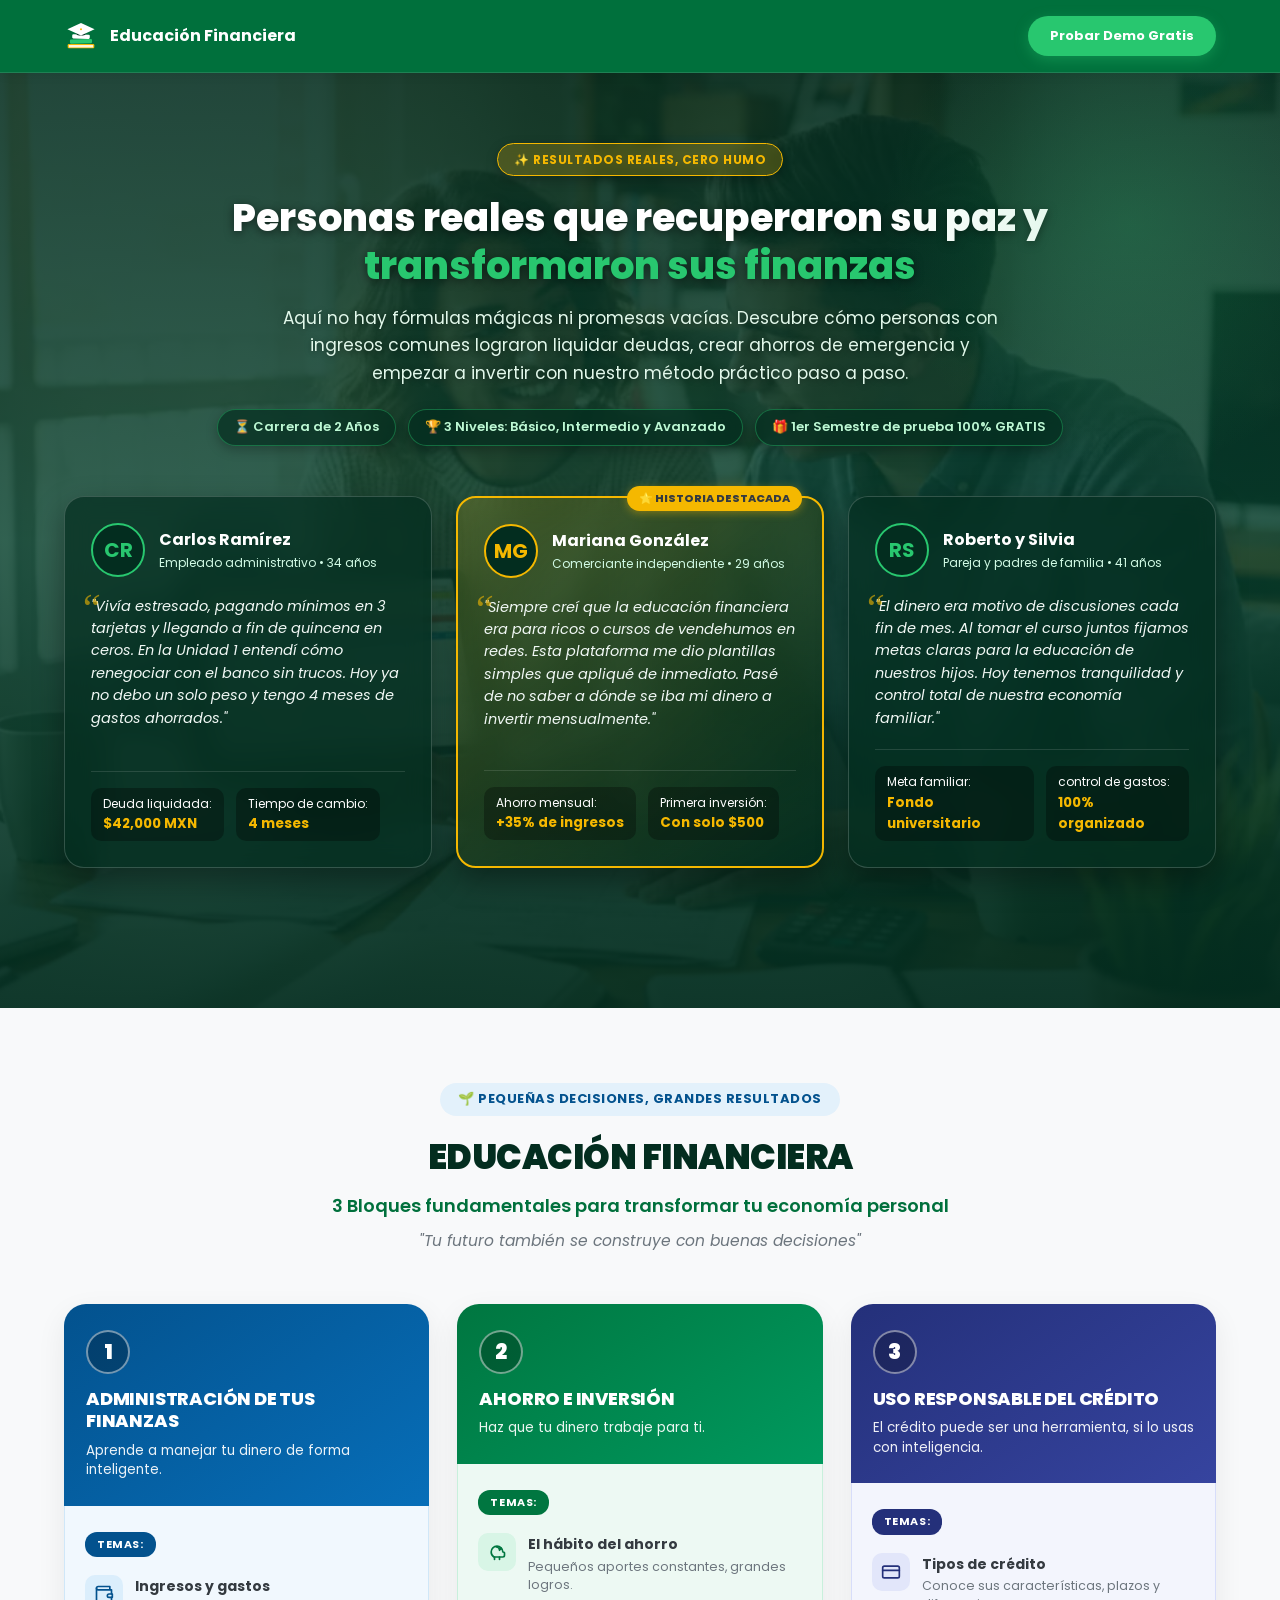
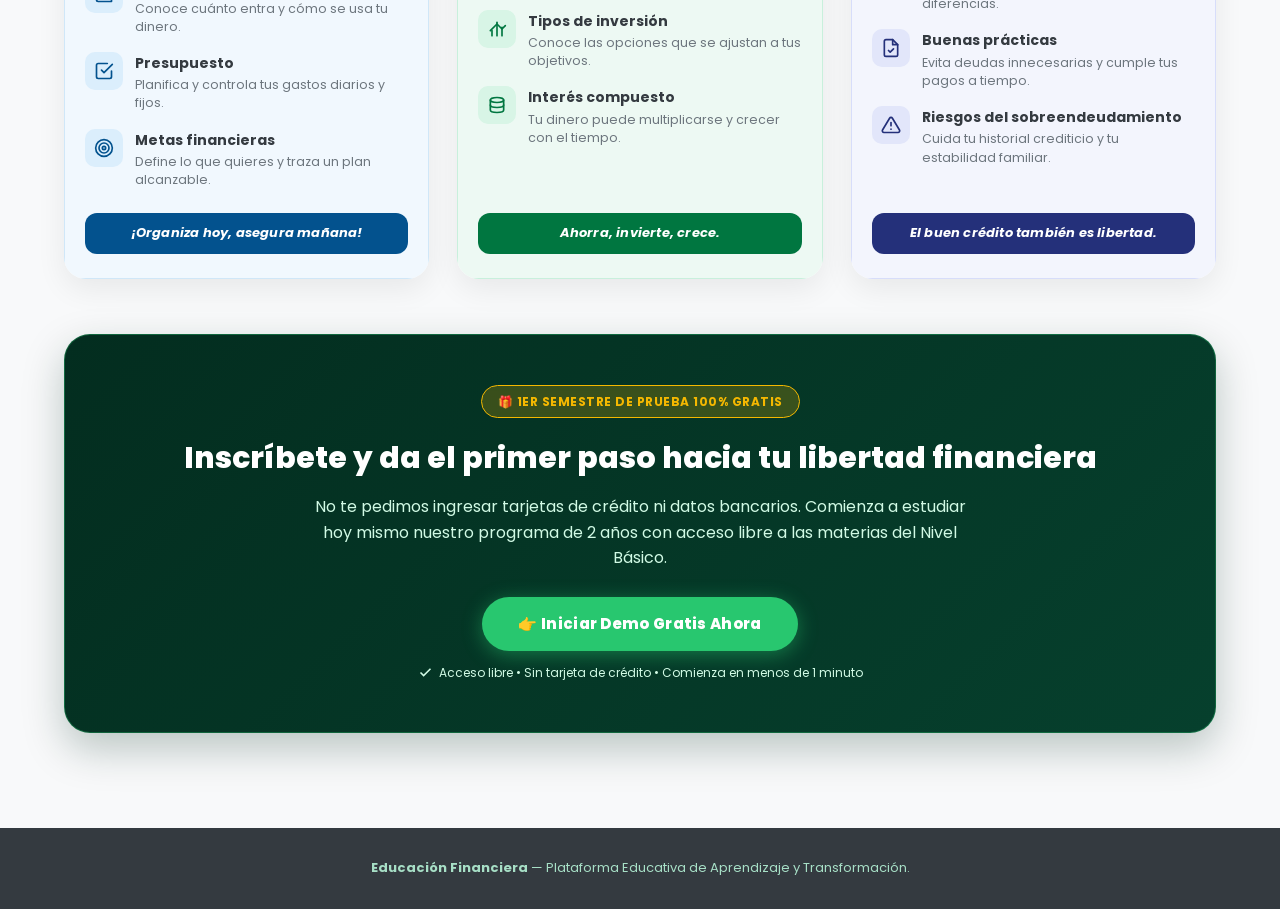
==== index.html @ 57ef6279 "Bloquear semestres pagados, crear asistente NEXO y actualizar navegación" ====
<!DOCTYPE html>
<html lang="es">
<head>
  <meta charset="UTF-8">
  <meta name="viewport" content="width=device-width, initial-scale=1.0">
  <title>Educación Financiera | Resultados Reales, Cero Humo</title>

  <!-- Google Fonts: Poppins -->
  <link rel="preconnect" href="https://fonts.googleapis.com">
  <link rel="preconnect" href="https://fonts.gstatic.com" crossorigin>
  <link href="https://fonts.googleapis.com/css2?family=Poppins:wght@400;500;600;700;800;900&display=swap" rel="stylesheet">

  <style>
    /* ============================================================
       PALETA OFICIAL DE COLORES
       ============================================================ */
    :root {
      --verde-principal: #00703C;     /* Confianza, crecimiento */
      --verde-bosque: #06402d;        /* Verde oscuro institucional */
      --verde-profundo: #032d1f;      /* Fondo hero y contrastes */
      --verde-claro: #28C76F;          /* Botones, resaltados, éxitos */
      --verde-claro-hover: #22ad60;
      --amarillo-dorado: #F5B800;      /* Acentos, notificaciones */
      --amarillo-dorado-hover: #dba400;
      --amarillo-suave: #fff8e6;
      --gris-oscuro: #343A40;         /* Textos principales, cabecera */
      --gris-medio: #6C757D;          /* Textos secundarios */
      --gris-claro: #F8F9FA;          /* Fondos limpios */
      --blanco: #FFFFFF;              /* tarjetas y secciones */
      --borde-suave: #E9ECEF;         /* Separadores y bordes limpios */
    }

    * {
      box-sizing: border-box;
      margin: 0;
      padding: 0;
    }

    html {
      scroll-behavior: smooth;
    }

    body {
      font-family: 'Poppins', -apple-system, BlinkMacSystemFont, "Segoe UI", Roboto, sans-serif;
      background: var(--gris-claro);
      color: var(--gris-oscuro);
      line-height: 1.6;
      min-height: 100vh;
      display: flex;
      flex-direction: column;
    }

    a {
      text-decoration: none;
      color: inherit;
    }

    button {
      font-family: inherit;
      cursor: pointer;
      border: none;
    }

    .container {
      max-width: 1200px;
      margin: 0 auto;
      padding: 0 24px;
      width: 100%;
    }

    /* ============================================================
       HEADER / NAVBAR
       ============================================================ */
    .site-header {
      background: var(--verde-principal);
      color: #ffffff;
      border-bottom: 1px solid rgba(255, 255, 255, 0.12);
      position: sticky;
      top: 0;
      z-index: 100;
      box-shadow: 0 2px 10px rgba(0, 0, 0, 0.08);
    }

    .nav-wrap {
      display: flex;
      align-items: center;
      justify-content: space-between;
      height: 72px;
    }

    .brand-logo {
      display: flex;
      align-items: center;
      gap: 12px;
      font-weight: 700;
      font-size: 16px;
      color: #ffffff;
    }

    .nav-links {
      display: flex;
      align-items: center;
      gap: 22px;
      list-style: none;
    }

    @media (max-width: 860px) {
      .nav-links {
        display: none;
      }
    }

    .nav-links a {
      color: #ffffff;
      font-size: 13.5px;
      font-weight: 500;
      transition: color 0.2s;
    }

    .nav-links a:hover,
    .nav-links a.active {
      color: var(--amarillo-dorado);
    }

    .nav-actions {
      display: flex;
      align-items: center;
      gap: 14px;
    }

    .btn-login-outline {
      padding: 8px 18px;
      border: 1px solid rgba(255, 255, 255, 0.35);
      background: transparent;
      color: #fff;
      border-radius: 30px;
      font-weight: 600;
      font-size: 13px;
      transition: all 0.2s;
    }

    .btn-login-outline:hover {
      background: rgba(255, 255, 255, 0.15);
      border-color: #fff;
    }

    .btn-demo-cta {
      background: var(--verde-claro);
      color: #ffffff;
      padding: 10px 22px;
      border-radius: 30px;
      font-weight: 700;
      font-size: 13px;
      box-shadow: 0 4px 14px rgba(40, 199, 111, 0.35);
      transition: all 0.2s;
      display: flex;
      align-items: center;
      gap: 6px;
    }

    .btn-demo-cta:hover {
      background: var(--verde-claro-hover);
      transform: translateY(-1px);
      box-shadow: 0 6px 18px rgba(40, 199, 111, 0.5);
    }

    /* ============================================================
       1. HERO SUPERIOR: HISTORIAS DE ÉXITO REALES (CERO FASTIDIO)
       ============================================================ */
    .success-hero-section {
      background: linear-gradient(180deg, rgba(3, 45, 31, 0.88) 0%, rgba(6, 64, 45, 0.82) 50%, rgba(3, 45, 31, 0.94) 100%),
                  url('img/fondo-experiencias.png') center center / cover no-repeat;
      color: #fff;
      padding: 70px 0 90px;
      position: relative;
      overflow: hidden;
    }

    .success-hero-section::before {
      content: "";
      position: absolute;
      width: 500px;
      height: 500px;
      border-radius: 50%;
      background: radial-gradient(circle, rgba(40, 199, 111, 0.18) 0%, transparent 70%);
      top: -100px;
      right: -100px;
      pointer-events: none;
    }

    .section-eyebrow {
      display: inline-flex;
      align-items: center;
      gap: 8px;
      background: rgba(245, 184, 0, 0.22);
      border: 1px solid var(--amarillo-dorado);
      color: var(--amarillo-dorado);
      padding: 6px 16px;
      border-radius: 30px;
      font-size: 12px;
      font-weight: 700;
      text-transform: uppercase;
      letter-spacing: 0.5px;
      margin-bottom: 18px;
      backdrop-filter: blur(6px);
      box-shadow: 0 4px 12px rgba(0, 0, 0, 0.25);
    }

    .success-header {
      text-align: center;
      max-width: 860px;
      margin: 0 auto 50px;
    }

    .success-header h1 {
      font-size: 38px;
      font-weight: 800;
      line-height: 1.25;
      margin-bottom: 16px;
      color: #ffffff;
      text-shadow: 0 2px 10px rgba(0, 0, 0, 0.5);
    }

    .success-header h1 span.highlight {
      color: var(--verde-claro);
      position: relative;
    }

    .success-header p {
      font-size: 17px;
      color: #e2f8eb;
      max-width: 740px;
      margin: 0 auto 22px;
      line-height: 1.6;
      text-shadow: 0 1px 6px rgba(0, 0, 0, 0.4);
    }

    .success-header-badges {
      display: flex;
      flex-wrap: wrap;
      justify-content: center;
      gap: 12px;
    }

    .success-mini-tag {
      display: inline-flex;
      align-items: center;
      gap: 6px;
      background: rgba(3, 45, 31, 0.7);
      border: 1px solid rgba(40, 199, 111, 0.4);
      color: #bdf8d4;
      font-size: 13px;
      font-weight: 600;
      padding: 7px 16px;
      border-radius: 20px;
      backdrop-filter: blur(8px);
      box-shadow: 0 4px 12px rgba(0, 0, 0, 0.25);
    }

    /* GRID DE HISTORIAS DE ÉXITO */
    .stories-grid {
      display: grid;
      grid-template-columns: repeat(auto-fit, minmax(320px, 1fr));
      gap: 24px;
      margin-bottom: 50px;
    }

    .story-card {
      background: rgba(3, 45, 31, 0.72);
      border: 1px solid rgba(255, 255, 255, 0.18);
      backdrop-filter: blur(12px);
      -webkit-backdrop-filter: blur(12px);
      border-radius: 20px;
      padding: 26px;
      display: flex;
      flex-direction: column;
      justify-content: space-between;
      position: relative;
      box-shadow: 0 12px 30px rgba(0, 0, 0, 0.35);
      transition: transform 0.25s ease, border-color 0.25s ease, background 0.25s ease;
    }

    .story-card:hover {
      transform: translateY(-5px);
      border-color: var(--verde-claro);
      background: rgba(3, 45, 31, 0.86);
      box-shadow: 0 16px 36px rgba(0, 0, 0, 0.45);
    }

    .story-card.featured {
      border: 2px solid var(--amarillo-dorado);
      background: linear-gradient(145deg, rgba(245, 184, 0, 0.18) 0%, rgba(3, 45, 31, 0.88) 100%);
    }

    .story-badge {
      position: absolute;
      top: -12px;
      right: 20px;
      background: var(--amarillo-dorado);
      color: var(--gris-oscuro);
      font-size: 11px;
      font-weight: 800;
      padding: 4px 12px;
      border-radius: 20px;
      text-transform: uppercase;
      box-shadow: 0 2px 8px rgba(245, 184, 0, 0.4);
    }

    .story-person {
      display: flex;
      align-items: center;
      gap: 14px;
      margin-bottom: 18px;
    }

    .avatar-circle {
      width: 54px;
      height: 54px;
      border-radius: 50%;
      background: var(--verde-profundo);
      border: 2px solid var(--verde-claro);
      display: flex;
      align-items: center;
      justify-content: center;
      font-size: 20px;
      font-weight: 700;
      color: var(--verde-claro);
      flex-shrink: 0;
    }

    .story-name h4 {
      font-size: 16px;
      font-weight: 700;
      color: #ffffff;
    }

    .story-name p {
      font-size: 12px;
      color: #d1fae5;
    }

    .story-quote {
      font-size: 14.5px;
      color: #f1f8f5;
      font-style: italic;
      line-height: 1.55;
      margin-bottom: 20px;
      position: relative;
    }

    .story-quote::before {
      content: "“";
      font-size: 40px;
      color: var(--amarillo-dorado);
      opacity: 0.6;
      position: absolute;
      left: -12px;
      top: -18px;
      font-family: Georgia, serif;
    }

    .story-metrics {
      display: flex;
      gap: 12px;
      padding-top: 16px;
      border-top: 1px solid rgba(255, 255, 255, 0.12);
      font-size: 12px;
    }

    .metric-pill {
      background: rgba(0, 0, 0, 0.3);
      padding: 6px 12px;
      border-radius: 10px;
      display: flex;
      flex-direction: column;
    }

    .metric-pill strong {
      color: var(--amarillo-dorado);
      font-size: 13.5px;
    }

    /* LLAMADO A LA ACCIÓN DEL HERO */
    .hero-direct-cta {
      background: rgba(40, 199, 111, 0.08);
      border: 1px solid rgba(40, 199, 111, 0.35);
      border-radius: 20px;
      padding: 34px;
      text-align: center;
      max-width: 780px;
      margin: 0 auto;
    }

    .hero-direct-cta h3 {
      font-size: 22px;
      color: #ffffff;
      margin-bottom: 8px;
      font-weight: 700;
    }

    .hero-direct-cta p {
      color: #d1fae5;
      font-size: 14.5px;
      margin-bottom: 22px;
    }

    .btn-main-pulse {
      background: var(--verde-claro);
      color: #ffffff;
      padding: 15px 36px;
      font-size: 15px;
      font-weight: 800;
      border-radius: 40px;
      letter-spacing: 0.3px;
      box-shadow: 0 4px 20px rgba(40, 199, 111, 0.45);
      transition: all 0.25s ease;
      display: inline-flex;
      align-items: center;
      gap: 10px;
    }

    .btn-main-pulse:hover {
      background: var(--verde-claro-hover);
      transform: translateY(-2px);
      box-shadow: 0 8px 25px rgba(40, 199, 111, 0.6);
    }

    .no-register-note {
      font-size: 12px;
      color: #d1fae5;
      display: flex;
      align-items: center;
      gap: 6px;
      justify-content: center;
      margin-top: 12px;
    }

    /* ============================================================
       2. SECCIÓN: LOS 3 PILARES DE LA EDUCACIÓN FINANCIERA (INFOGRAFÍA)
       ============================================================ */
    .pillars-overview-section {
      padding: 75px 0 95px;
      background: var(--gris-claro);
    }

    .pillars-overview-header {
      text-align: center;
      max-width: 860px;
      margin: 0 auto 50px;
    }

    .pillars-tagline {
      display: inline-block;
      font-size: 13px;
      font-weight: 700;
      color: #03528e;
      background: #e3f1fb;
      padding: 6px 18px;
      border-radius: 30px;
      margin-bottom: 14px;
      text-transform: uppercase;
      letter-spacing: 0.5px;
    }

    .pillars-overview-header h2 {
      font-size: 34px;
      font-weight: 900;
      color: #032d1f;
      margin-bottom: 8px;
      letter-spacing: -0.5px;
    }

    .pillars-overview-header p.pillars-sub {
      font-size: 18px;
      font-weight: 600;
      color: var(--verde-principal);
      margin-bottom: 8px;
    }

    .pillars-overview-header p.pillars-slogan {
      font-size: 15.5px;
      color: var(--gris-medio);
      font-style: italic;
    }

    .pillars-grid {
      display: grid;
      grid-template-columns: repeat(3, 1fr);
      gap: 28px;
      margin-bottom: 55px;
      align-items: stretch;
    }

    @media (max-width: 960px) {
      .pillars-grid {
        grid-template-columns: 1fr;
      }
    }

    .pillar-card {
      border-radius: 22px;
      overflow: hidden;
      display: flex;
      flex-direction: column;
      box-shadow: 0 10px 30px rgba(0, 0, 0, 0.07);
      transition: transform 0.25s ease, box-shadow 0.25s ease;
      background: #ffffff;
    }

    .pillar-card:hover {
      transform: translateY(-6px);
      box-shadow: 0 16px 40px rgba(0, 0, 0, 0.13);
    }

    /* HEADER DE CADA TARJETA */
    .pillar-header {
      padding: 26px 22px;
      color: #ffffff;
      display: flex;
      flex-direction: column;
      position: relative;
    }

    .pillar-card.pillar-blue .pillar-header {
      background: linear-gradient(145deg, #03528e 0%, #076eb8 100%);
    }

    .pillar-card.pillar-green .pillar-header {
      background: linear-gradient(145deg, #007640 0%, #00995e 100%);
    }

    .pillar-card.pillar-indigo .pillar-header {
      background: linear-gradient(145deg, #24307a 0%, #36449f 100%);
    }

    .pillar-number {
      width: 44px;
      height: 44px;
      border-radius: 50%;
      background: rgba(0, 0, 0, 0.25);
      border: 2px solid rgba(255, 255, 255, 0.45);
      display: flex;
      align-items: center;
      justify-content: center;
      font-size: 21px;
      font-weight: 900;
      color: #ffffff;
      margin-bottom: 14px;
    }

    .pillar-header h3 {
      font-size: 18px;
      font-weight: 800;
      line-height: 1.25;
      margin-bottom: 8px;
      text-transform: uppercase;
      letter-spacing: -0.2px;
    }

    .pillar-header p {
      font-size: 13.5px;
      color: rgba(255, 255, 255, 0.92);
      line-height: 1.45;
    }

    /* CUERPO DE CADA TARJETA */
    .pillar-body {
      padding: 24px 20px;
      flex-grow: 1;
      display: flex;
      flex-direction: column;
      justify-content: space-between;
    }

    .pillar-card.pillar-blue .pillar-body {
      background: #f1f8fe;
      border: 1px solid #d0e7f8;
      border-top: none;
    }

    .pillar-card.pillar-green .pillar-body {
      background: #edf9f3;
      border: 1px solid #c8f0dc;
      border-top: none;
    }

    .pillar-card.pillar-indigo .pillar-body {
      background: #f3f5fd;
      border: 1px solid #d7ddfa;
      border-top: none;
    }

    .pillar-temas-pill {
      display: inline-block;
      font-size: 11px;
      font-weight: 700;
      text-transform: uppercase;
      letter-spacing: 0.6px;
      padding: 4px 12px;
      border-radius: 12px;
      color: #ffffff;
      margin-bottom: 18px;
    }

    .pillar-card.pillar-blue .pillar-temas-pill {
      background: #03528e;
    }

    .pillar-card.pillar-green .pillar-temas-pill {
      background: #007640;
    }

    .pillar-card.pillar-indigo .pillar-temas-pill {
      background: #24307a;
    }

    .pillar-topic-list {
      display: flex;
      flex-direction: column;
      gap: 16px;
      margin-bottom: 24px;
    }

    .pillar-topic-item {
      display: flex;
      align-items: flex-start;
      gap: 12px;
    }

    .topic-icon-wrap {
      width: 38px;
      height: 38px;
      border-radius: 10px;
      display: flex;
      align-items: center;
      justify-content: center;
      flex-shrink: 0;
    }

    .pillar-card.pillar-blue .topic-icon-wrap {
      background: #dbeefc;
      color: #03528e;
    }

    .pillar-card.pillar-green .topic-icon-wrap {
      background: #d8f5e6;
      color: #007640;
    }

    .pillar-card.pillar-indigo .topic-icon-wrap {
      background: #e2e6fa;
      color: #24307a;
    }

    .topic-texts h4 {
      font-size: 14px;
      font-weight: 700;
      color: var(--gris-oscuro);
      margin-bottom: 2px;
    }

    .topic-texts p {
      font-size: 12.5px;
      color: var(--gris-medio);
      line-height: 1.45;
    }

    .pillar-bottom-banner {
      color: #ffffff;
      padding: 10px 14px;
      border-radius: 12px;
      text-align: center;
      font-weight: 700;
      font-size: 13px;
      font-style: italic;
      letter-spacing: 0.2px;
    }

    .pillar-card.pillar-blue .pillar-bottom-banner {
      background: #03528e;
    }

    .pillar-card.pillar-green .pillar-bottom-banner {
      background: #007640;
    }

    .pillar-card.pillar-indigo .pillar-bottom-banner {
      background: #24307a;
    }

    /* SECCIÓN DE INSCRIPCIÓN / BOTÓN FINAL PARA INICIAR DEMO GRATIS */
    .enroll-cta-wrapper {
      background: linear-gradient(135deg, #032d1f 0%, #06402d 100%);
      border-radius: 26px;
      padding: 50px 30px;
      text-align: center;
      color: #ffffff;
      box-shadow: 0 16px 40px rgba(3, 45, 31, 0.25);
      border: 1px solid rgba(40, 199, 111, 0.35);
      position: relative;
      overflow: hidden;
    }

    .enroll-badge {
      display: inline-flex;
      align-items: center;
      gap: 6px;
      background: rgba(245, 184, 0, 0.22);
      border: 1px solid var(--amarillo-dorado);
      color: var(--amarillo-dorado);
      font-size: 12px;
      font-weight: 700;
      padding: 6px 16px;
      border-radius: 30px;
      margin-bottom: 16px;
      text-transform: uppercase;
      letter-spacing: 0.5px;
      backdrop-filter: blur(6px);
    }

    .enroll-cta-wrapper h2 {
      font-size: 30px;
      font-weight: 800;
      margin-bottom: 12px;
      color: #ffffff;
    }

    .enroll-cta-wrapper p {
      font-size: 16px;
      color: #d1fae5;
      max-width: 680px;
      margin: 0 auto 26px;
      line-height: 1.6;
    }

    /* FOOTER */
    .site-footer {
      background: var(--gris-oscuro);
      color: #a7dfc6;
      padding: 30px 0;
      text-align: center;
      font-size: 13px;
      margin-top: auto;
    }

    /* MODAL DE INICIO DE SESIÓN */
    .modal-backdrop {
      position: fixed;
      top: 0;
      left: 0;
      width: 100vw;
      height: 100vh;
      background: rgba(52, 58, 64, 0.75);
      backdrop-filter: blur(4px);
      z-index: 2000;
      display: none;
      align-items: center;
      justify-content: center;
      padding: 20px;
    }

    .modal-backdrop.open {
      display: flex;
    }

    .modal-panel {
      background: var(--blanco);
      max-width: 440px;
      width: 100%;
      border-radius: 24px;
      padding: 32px;
      position: relative;
      box-shadow: 0 20px 50px rgba(0, 0, 0, 0.25);
    }

    .modal-close {
      position: absolute;
      top: 18px;
      right: 18px;
      background: var(--gris-claro);
      width: 32px;
      height: 32px;
      border-radius: 50%;
      display: flex;
      align-items: center;
      justify-content: center;
      cursor: pointer;
      font-weight: 700;
      color: var(--gris-medio);
    }

    .modal-panel h3 {
      font-size: 20px;
      font-weight: 800;
      color: var(--gris-oscuro);
      margin-bottom: 6px;
    }

    .modal-panel p {
      font-size: 13px;
      color: var(--gris-medio);
      margin-bottom: 20px;
    }

    .form-group {
      margin-bottom: 14px;
      text-align: left;
    }

    .form-group label {
      display: block;
      font-size: 12px;
      font-weight: 600;
      color: var(--gris-oscuro);
      margin-bottom: 6px;
    }

    .form-group input {
      width: 100%;
      padding: 11px 14px;
      border: 1px solid var(--borde-suave);
      border-radius: 10px;
      font-size: 13.5px;
      font-family: inherit;
    }

    .form-group input:focus {
      outline: none;
      border-color: var(--verde-principal);
    }

    .btn-submit-login {
      width: 100%;
      background: var(--verde-claro);
      color: #fff;
      padding: 13px;
      border-radius: 12px;
      font-weight: 700;
      font-size: 14px;
      margin-top: 8px;
      box-shadow: 0 4px 14px rgba(40, 199, 111, 0.35);
    }

    .btn-submit-login:hover {
      background: var(--verde-claro-hover);
    }
  </style>
</head>
<body>

  <!-- HEADER -->
  <header class="site-header">
    <div class="container nav-wrap">
      <a href="index.html" class="brand-logo">
        <svg viewBox="0 0 240 210" width="34" height="30" role="img" aria-label="Logo Sombrero de Graduación con Libros">
          <g>
            <rect x="26" y="162" width="188" height="30" rx="8" fill="#F5B800"/>
            <rect x="34" y="168" width="172" height="18" rx="4" fill="#fff6dd"/>
            <rect x="42" y="128" width="156" height="30" rx="8" fill="#28C76F" transform="rotate(-2 120 143)"/>
            <rect x="58" y="94" width="124" height="30" rx="8" fill="#ffffff" transform="rotate(2 120 109)"/>
          </g>
          <g>
            <path d="M88,66 L88,90 C88,106 152,106 152,90 L152,66 L120,82 Z" fill="#032d1f"/>
            <path d="M120,14 L216,58 L120,102 L24,58 Z" fill="#ffffff"/>
            <circle cx="120" cy="58" r="7" fill="#F5B800"/>
          </g>
        </svg>
        <span>Educación <strong>Financiera</strong></span>
      </a>

      <div class="nav-actions">
        <a href="reticula.html" class="btn-demo-cta">
          <span>Probar Demo Gratis</span>
        </a>
      </div>
    </div>
  </header>

  <main>
    <!-- ============================================================
         1. HERO SUPERIOR: HISTORIAS DE ÉXITO REALES (CERO FASTIDIO)
         ============================================================ -->
    <section class="success-hero-section" id="testimonios">
      <div class="container">
        
        <div class="success-header">
          <div class="section-eyebrow">
            <span>✨ RESULTADOS REALES, CERO HUMO</span>
          </div>
          <h1>
            Personas reales que recuperaron su paz y <span class="highlight">transformaron sus finanzas</span>
          </h1>
          <p>
            Aquí no hay fórmulas mágicas ni promesas vacías. Descubre cómo personas con ingresos comunes lograron liquidar deudas, crear ahorros de emergencia y empezar a invertir con nuestro método práctico paso a paso.
          </p>
          <div class="success-header-badges">
            <span class="success-mini-tag">⏳ Carrera de 2 Años</span>
            <span class="success-mini-tag">🏆 3 Niveles: Básico, Intermedio y Avanzado</span>
            <span class="success-mini-tag">🎁 1er Semestre de prueba 100% GRATIS</span>
          </div>
        </div>

        <!-- GRID DE HISTORIAS DE ÉXITO -->
        <div class="stories-grid">

          <!-- Historia 1 -->
          <div class="story-card">
            <div>
              <div class="story-person">
                <div class="avatar-circle">CR</div>
                <div class="story-name">
                  <h4>Carlos Ramírez</h4>
                  <p>Empleado administrativo • 34 años</p>
                </div>
              </div>
              <p class="story-quote">
                "Vivía estresado, pagando mínimos en 3 tarjetas y llegando a fin de quincena en ceros. En la Unidad 1 entendí cómo renegociar con el banco sin trucos. Hoy ya no debo un solo peso y tengo 4 meses de gastos ahorrados."
              </p>
            </div>
            <div class="story-metrics">
              <div class="metric-pill">
                <span>Deuda liquidada:</span>
                <strong>$42,000 MXN</strong>
              </div>
              <div class="metric-pill">
                <span>Tiempo de cambio:</span>
                <strong>4 meses</strong>
              </div>
            </div>
          </div>

          <!-- Historia 2 (DESTACADA) -->
          <div class="story-card featured">
            <span class="story-badge">⭐ Historia DESTACADA</span>
            <div>
              <div class="story-person">
                <div class="avatar-circle" style="border-color: var(--amarillo-dorado); color: var(--amarillo-dorado);">MG</div>
                <div class="story-name">
                  <h4>Mariana González</h4>
                  <p>Comerciante independiente • 29 años</p>
                </div>
              </div>
              <p class="story-quote">
                "Siempre creí que la educación financiera era para ricos o cursos de vendehumos en redes. Esta plataforma me dio plantillas simples que apliqué de inmediato. Pasé de no saber a dónde se iba mi dinero a invertir mensualmente."
              </p>
            </div>
            <div class="story-metrics">
              <div class="metric-pill">
                <span>Ahorro mensual:</span>
                <strong>+35% de ingresos</strong>
              </div>
              <div class="metric-pill">
                <span>Primera inversión:</span>
                <strong>Con solo $500</strong>
              </div>
            </div>
          </div>

          <!-- Historia 3 -->
          <div class="story-card">
            <div>
              <div class="story-person">
                <div class="avatar-circle">RS</div>
                <div class="story-name">
                  <h4>Roberto y Silvia</h4>
                  <p>Pareja y padres de familia • 41 años</p>
                </div>
              </div>
              <p class="story-quote">
                "El dinero era motivo de discusiones cada fin de mes. Al tomar el curso juntos fijamos metas claras para la educación de nuestros hijos. Hoy tenemos tranquilidad y control total de nuestra economía familiar."
              </p>
            </div>
            <div class="story-metrics">
              <div class="metric-pill">
                <span>Meta familiar:</span>
                <strong>Fondo universitario</strong>
              </div>
              <div class="metric-pill">
                <span>control de gastos:</span>
                <strong>100% organizado</strong>
              </div>
            </div>
          </div>

        </div>

      </div>
    </section>

    <!-- ============================================================
         2. SECCIÓN: LOS 3 PILARES DE EDUCACIÓN FINANCIERA (INFOGRAFÍA)
         ============================================================ -->
    <section class="pillars-overview-section" id="pilares">
      <div class="container">
        
        <div class="pillars-overview-header">
          <div class="pillars-tagline">
            <span>🌱 Pequeñas decisiones, grandes resultados</span>
          </div>
          <h2>EDUCACIÓN FINANCIERA</h2>
          <p class="pillars-sub">3 Bloques fundamentales para transformar tu economía personal</p>
          <p class="pillars-slogan">"Tu futuro también se construye con buenas decisiones"</p>
        </div>

        <div class="pillars-grid">

          <!-- BLOQUE 1: ADMINISTRACIÓN DE TUS FINANZAS (AZUL) -->
          <div class="pillar-card pillar-blue">
            <div class="pillar-header">
              <div class="pillar-number">1</div>
              <h3>ADMINISTRACIÓN DE TUS FINANZAS</h3>
              <p>Aprende a manejar tu dinero de forma inteligente.</p>
            </div>
            <div class="pillar-body">
              <div>
                <span class="pillar-temas-pill">Temas:</span>
                <div class="pillar-topic-list">
                  <div class="pillar-topic-item">
                    <div class="topic-icon-wrap">
                      <svg width="20" height="20" viewBox="0 0 24 24" fill="none" stroke="currentColor" stroke-width="2" stroke-linecap="round" stroke-linejoin="round">
                        <path d="M21 12V7H5a2 2 0 0 1 0-4h14v4"/>
                        <path d="M3 5v14a2 2 0 0 0 2 2h16v-5"/>
                        <path d="M18 12a2 2 0 0 0 0 4h4v-4z"/>
                      </svg>
                    </div>
                    <div class="topic-texts">
                      <h4>Ingresos y gastos</h4>
                      <p>Conoce cuánto entra y cómo se usa tu dinero.</p>
                    </div>
                  </div>

                  <div class="pillar-topic-item">
                    <div class="topic-icon-wrap">
                      <svg width="20" height="20" viewBox="0 0 24 24" fill="none" stroke="currentColor" stroke-width="2" stroke-linecap="round" stroke-linejoin="round">
                        <path d="M9 11l3 3L22 4"/>
                        <path d="M21 12v7a2 2 0 0 1-2 2H5a2 2 0 0 1-2-2V5a2 2 0 0 1 2-2h11"/>
                      </svg>
                    </div>
                    <div class="topic-texts">
                      <h4>Presupuesto</h4>
                      <p>Planifica y controla tus gastos diarios y fijos.</p>
                    </div>
                  </div>

                  <div class="pillar-topic-item">
                    <div class="topic-icon-wrap">
                      <svg width="20" height="20" viewBox="0 0 24 24" fill="none" stroke="currentColor" stroke-width="2" stroke-linecap="round" stroke-linejoin="round">
                        <circle cx="12" cy="12" r="10"/>
                        <circle cx="12" cy="12" r="6"/>
                        <circle cx="12" cy="12" r="2"/>
                      </svg>
                    </div>
                    <div class="topic-texts">
                      <h4>Metas financieras</h4>
                      <p>Define lo que quieres y traza un plan alcanzable.</p>
                    </div>
                  </div>

                </div>
              </div>

              <div class="pillar-bottom-banner">
                ¡Organiza hoy, asegura mañana!
              </div>
            </div>
          </div>

          <!-- BLOQUE 2: AHORRO E INVERSIÓN (VERDE) -->
          <div class="pillar-card pillar-green">
            <div class="pillar-header">
              <div class="pillar-number">2</div>
              <h3>AHORRO E INVERSIÓN</h3>
              <p>Haz que tu dinero trabaje para ti.</p>
            </div>
            <div class="pillar-body">
              <div>
                <span class="pillar-temas-pill">Temas:</span>
                <div class="pillar-topic-list">
                  <div class="pillar-topic-item">
                    <div class="topic-icon-wrap">
                      <svg width="20" height="20" viewBox="0 0 24 24" fill="none" stroke="currentColor" stroke-width="2" stroke-linecap="round" stroke-linejoin="round">
                        <path d="M19 12a7 7 0 1 0-14 0c0 2.5 1.3 4.7 3.2 6H19a2 2 0 0 0 2-2v-3a2 2 0 0 0-2-1z"/>
                        <circle cx="16" cy="8" r="1" fill="currentColor"/>
                        <path d="M11 6a4 4 0 0 1 4 4"/>
                        <path d="M9 18v3"/>
                        <path d="M15 18v3"/>
                      </svg>
                    </div>
                    <div class="topic-texts">
                      <h4>El hábito del ahorro</h4>
                      <p>Pequeños aportes constantes, grandes logros.</p>
                    </div>
                  </div>

                  <div class="pillar-topic-item">
                    <div class="topic-icon-wrap">
                      <svg width="20" height="20" viewBox="0 0 24 24" fill="none" stroke="currentColor" stroke-width="2" stroke-linecap="round" stroke-linejoin="round">
                        <line x1="18" y1="20" x2="18" y2="10"/>
                        <line x1="12" y1="20" x2="12" y2="4"/>
                        <line x1="6" y1="20" x2="6" y2="14"/>
                        <path d="M4 14l8-8 6 6 4-4"/>
                      </svg>
                    </div>
                    <div class="topic-texts">
                      <h4>Tipos de inversión</h4>
                      <p>Conoce las opciones que se ajustan a tus objetivos.</p>
                    </div>
                  </div>

                  <div class="pillar-topic-item">
                    <div class="topic-icon-wrap">
                      <svg width="20" height="20" viewBox="0 0 24 24" fill="none" stroke="currentColor" stroke-width="2" stroke-linecap="round" stroke-linejoin="round">
                        <ellipse cx="12" cy="6" rx="8" ry="3"/>
                        <path d="M4 6v6c0 1.66 3.58 3 8 3s8-1.34 8-3V6"/>
                        <path d="M4 12v6c0 1.66 3.58 3 8 3s8-1.34 8-3v-6"/>
                      </svg>
                    </div>
                    <div class="topic-texts">
                      <h4>Interés compuesto</h4>
                      <p>Tu dinero puede multiplicarse y crecer con el tiempo.</p>
                    </div>
                  </div>

                </div>
              </div>

              <div class="pillar-bottom-banner">
                Ahorra, invierte, crece.
              </div>
            </div>
          </div>

          <!-- BLOQUE 3: USO RESPONSABLE DEL CRÉDITO (ÍNDIGO) -->
          <div class="pillar-card pillar-indigo">
            <div class="pillar-header">
              <div class="pillar-number">3</div>
              <h3>USO RESPONSABLE DEL CRÉDITO</h3>
              <p>El crédito puede ser una herramienta, si lo usas con inteligencia.</p>
            </div>
            <div class="pillar-body">
              <div>
                <span class="pillar-temas-pill">Temas:</span>
                <div class="pillar-topic-list">
                  <div class="pillar-topic-item">
                    <div class="topic-icon-wrap">
                      <svg width="20" height="20" viewBox="0 0 24 24" fill="none" stroke="currentColor" stroke-width="2" stroke-linecap="round" stroke-linejoin="round">
                        <rect x="2" y="5" width="20" height="14" rx="2"/>
                        <line x1="2" y1="10" x2="22" y2="10"/>
                      </svg>
                    </div>
                    <div class="topic-texts">
                      <h4>Tipos de crédito</h4>
                      <p>Conoce sus características, plazos y diferencias.</p>
                    </div>
                  </div>

                  <div class="pillar-topic-item">
                    <div class="topic-icon-wrap">
                      <svg width="20" height="20" viewBox="0 0 24 24" fill="none" stroke="currentColor" stroke-width="2" stroke-linecap="round" stroke-linejoin="round">
                        <path d="M14 2H6a2 2 0 0 0-2 2v16a2 2 0 0 0 2 2h12a2 2 0 0 0 2-2V8z"/>
                        <polyline points="14 2 14 8 20 8"/>
                        <polyline points="9 15 11 17 15 13"/>
                      </svg>
                    </div>
                    <div class="topic-texts">
                      <h4>Buenas prácticas</h4>
                      <p>Evita deudas innecesarias y cumple tus pagos a tiempo.</p>
                    </div>
                  </div>

                  <div class="pillar-topic-item">
                    <div class="topic-icon-wrap">
                      <svg width="20" height="20" viewBox="0 0 24 24" fill="none" stroke="currentColor" stroke-width="2" stroke-linecap="round" stroke-linejoin="round">
                        <path d="M10.29 3.86L1.82 18a2 2 0 0 0 1.71 3h16.94a2 2 0 0 0 1.71-3L13.71 3.86a2 2 0 0 0-3.42 0z"/>
                        <line x1="12" y1="9" x2="12" y2="13"/>
                        <line x1="12" y1="17" x2="12.01" y2="17"/>
                      </svg>
                    </div>
                    <div class="topic-texts">
                      <h4>Riesgos del sobreendeudamiento</h4>
                      <p>Cuida tu historial crediticio y tu estabilidad familiar.</p>
                    </div>
                  </div>

                </div>
              </div>

              <div class="pillar-bottom-banner">
                El buen crédito también es libertad.
              </div>
            </div>
          </div>

        </div>

        <!-- MÁS BAJITO: SECCIÓN PARA INSCRIBIRSE CON EL BOTÓN FINAL PARA INICIAR DEMO GRATIS -->
        <div class="enroll-cta-wrapper">
          <div class="enroll-badge">
            <span>🎁 1ER SEMESTRE DE PRUEBA 100% GRATIS</span>
          </div>
          <h2>Inscríbete y da el primer paso hacia tu libertad financiera</h2>
          <p>
            No te pedimos ingresar tarjetas de crédito ni datos bancarios. Comienza a estudiar hoy mismo nuestro programa de 2 años con acceso libre a las materias del Nivel Básico.
          </p>
          <div class="cta-button-group">
            <a href="reticula.html" class="btn-main-pulse">
              <span>👉 Iniciar Demo Gratis Ahora</span>
            </a>
          </div>
          <div class="no-register-note">
            <svg width="15" height="15" viewBox="0 0 24 24" fill="none" stroke="currentColor" stroke-width="2.5"><polyline points="20 6 9 17 4 12"/></svg>
            <span>Acceso libre • Sin tarjeta de crédito • Comienza en menos de 1 minuto</span>
          </div>
        </div>

      </div>
    </section>
  </main>

  <!-- MODAL DE INICIO DE SESIÓN -->
  <div class="modal-backdrop" id="loginModal" role="dialog" aria-modal="true">
    <div class="modal-panel">
      <button class="modal-close" onclick="closeLoginModal()">✕</button>
      <h3>Iniciar Sesión</h3>
      <p>Accede con tus datos para continuar tu avance.</p>

      <form onsubmit="handleLoginSubmit(event)">
        <div class="form-group">
          <label>Correo Electrónico</label>
          <input type="email" placeholder="tucorreo@ejemplo.com" required>
        </div>
        <div class="form-group">
          <label>Contraseña</label>
          <input type="password" placeholder="Tu contraseña" required>
        </div>
        <button type="submit" class="btn-submit-login">Entrar a mi Aula Virtual</button>
      </form>
    </div>
  </div>

  <footer class="site-footer">
    <div class="container">
      <p><strong>Educación Financiera</strong> — Plataforma Educativa de Aprendizaje y Transformación.</p>
    </div>
  </footer>

  <script>
    function openLoginModal() {
      document.getElementById('loginModal').classList.add('open');
    }

    function closeLoginModal() {
      document.getElementById('loginModal').classList.remove('open');
    }

    function handleLoginSubmit(e) {
      e.preventDefault();
      closeLoginModal();
      alert("✅ ¡Bienvenido! Redirigiendo a tu aula virtual...");
      window.location.href = "reticula.html";
    }
  </script>
</body>
</html>
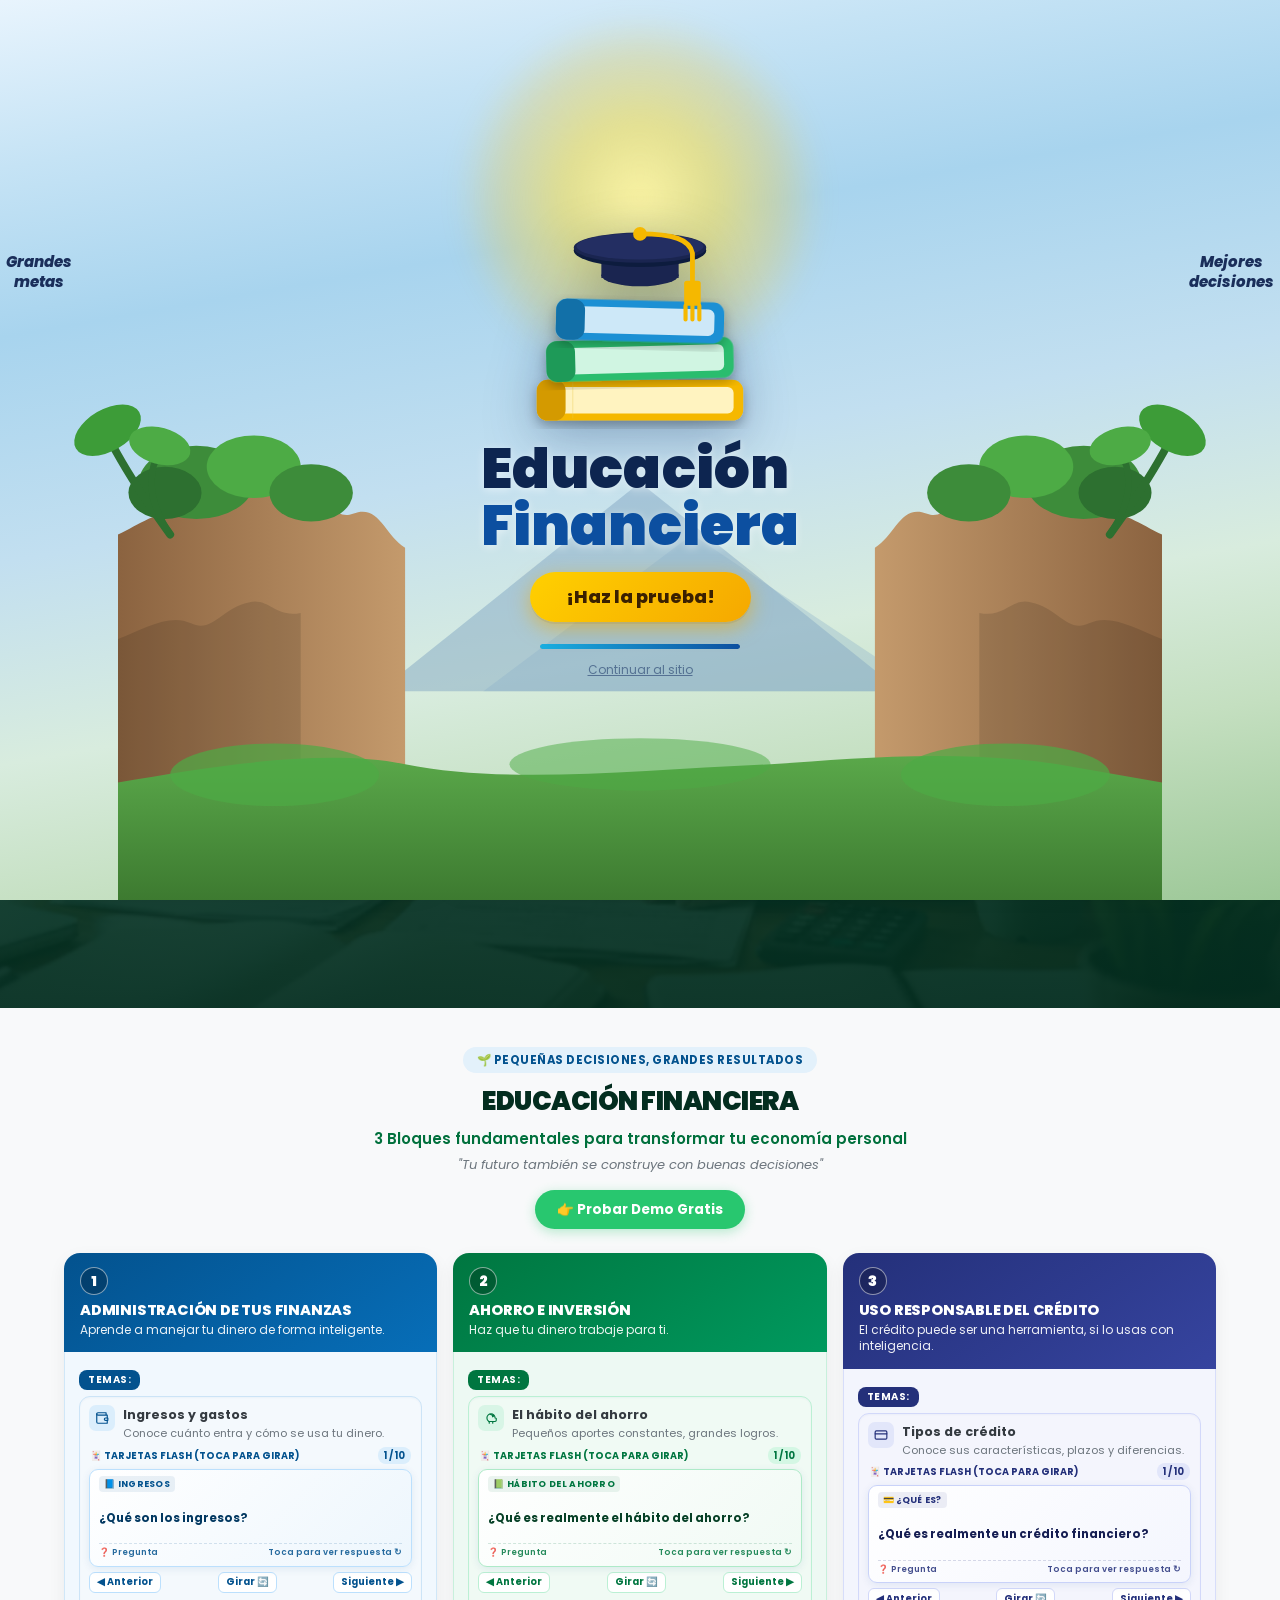
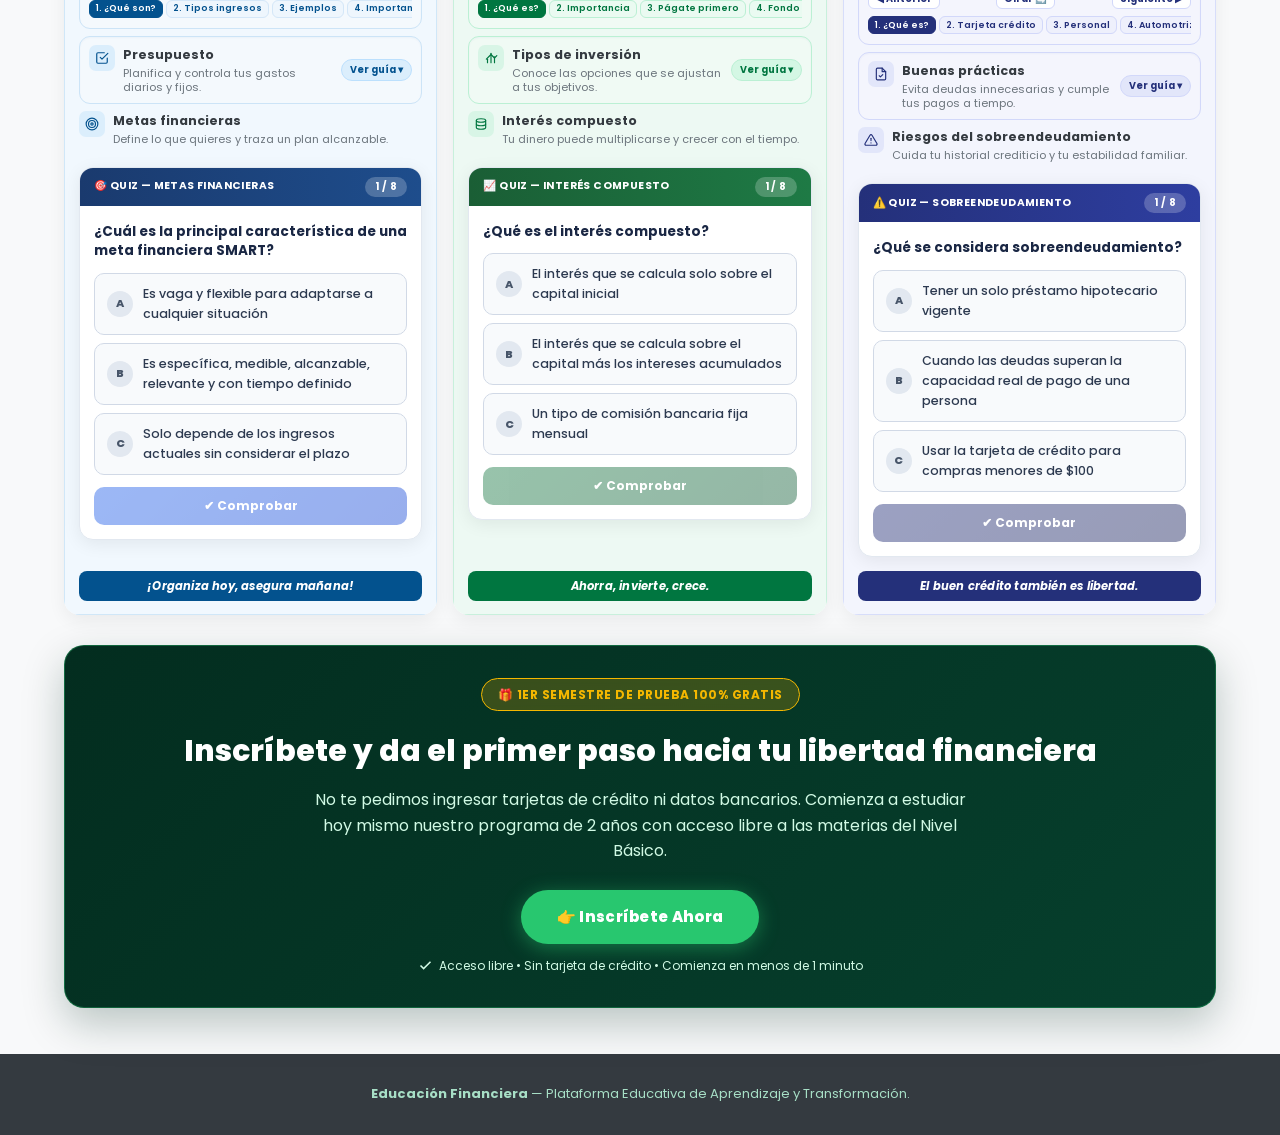
==== commit 1b3a579b: "feat: splash cielo azul + quizzes metas/interes/sobreendeudamiento + flashcards ahorro/credito + sli" ====
--- a/index.html
+++ b/index.html
@@ -436,49 +436,49 @@
     }
 
     /* ============================================================
-       2. SECCIÓN: LOS 3 PILARES DE LA EDUCACIÓN FINANCIERA (INFOGRAFÍA)
+       2. SECCIÓN: LOS 3 PILARES DE LA EDUCACIÓN FINANCIERA (COMPACTA Y ELEGANTE)
        ============================================================ */
     .pillars-overview-section {
-      padding: 75px 0 95px;
+      padding: 38px 0 46px;
       background: var(--gris-claro);
     }
 
     .pillars-overview-header {
       text-align: center;
       max-width: 860px;
-      margin: 0 auto 50px;
+      margin: 0 auto 24px;
     }
 
     .pillars-tagline {
       display: inline-block;
-      font-size: 13px;
+      font-size: 11.5px;
       font-weight: 700;
       color: #03528e;
       background: #e3f1fb;
-      padding: 6px 18px;
+      padding: 4px 14px;
       border-radius: 30px;
-      margin-bottom: 14px;
+      margin-bottom: 8px;
       text-transform: uppercase;
       letter-spacing: 0.5px;
     }
 
     .pillars-overview-header h2 {
-      font-size: 34px;
+      font-size: 26px;
       font-weight: 900;
       color: #032d1f;
-      margin-bottom: 8px;
+      margin-bottom: 4px;
       letter-spacing: -0.5px;
     }
 
     .pillars-overview-header p.pillars-sub {
-      font-size: 18px;
+      font-size: 15px;
       font-weight: 600;
       color: var(--verde-principal);
-      margin-bottom: 8px;
+      margin-bottom: 4px;
     }
 
     .pillars-overview-header p.pillars-slogan {
-      font-size: 15.5px;
+      font-size: 13px;
       color: var(--gris-medio);
       font-style: italic;
     }
@@ -486,8 +486,8 @@
     .pillars-grid {
       display: grid;
       grid-template-columns: repeat(3, 1fr);
-      gap: 28px;
-      margin-bottom: 55px;
+      gap: 16px;
+      margin-bottom: 30px;
       align-items: stretch;
     }
 
@@ -498,23 +498,23 @@
     }
 
     .pillar-card {
-      border-radius: 22px;
+      border-radius: 16px;
       overflow: hidden;
       display: flex;
       flex-direction: column;
-      box-shadow: 0 10px 30px rgba(0, 0, 0, 0.07);
+      box-shadow: 0 6px 18px rgba(0, 0, 0, 0.06);
       transition: transform 0.25s ease, box-shadow 0.25s ease;
       background: #ffffff;
     }
 
     .pillar-card:hover {
-      transform: translateY(-6px);
-      box-shadow: 0 16px 40px rgba(0, 0, 0, 0.13);
+      transform: translateY(-4px);
+      box-shadow: 0 12px 28px rgba(0, 0, 0, 0.11);
     }
 
     /* HEADER DE CADA TARJETA */
     .pillar-header {
-      padding: 26px 22px;
+      padding: 14px 16px;
       color: #ffffff;
       display: flex;
       flex-direction: column;
@@ -534,42 +534,43 @@
     }
 
     .pillar-number {
-      width: 44px;
-      height: 44px;
+      width: 28px;
+      height: 28px;
       border-radius: 50%;
       background: rgba(0, 0, 0, 0.25);
-      border: 2px solid rgba(255, 255, 255, 0.45);
+      border: 1.5px solid rgba(255, 255, 255, 0.5);
       display: flex;
       align-items: center;
       justify-content: center;
-      font-size: 21px;
+      font-size: 14px;
       font-weight: 900;
       color: #ffffff;
-      margin-bottom: 14px;
+      margin-bottom: 6px;
     }
 
     .pillar-header h3 {
-      font-size: 18px;
+      font-size: 14.5px;
       font-weight: 800;
       line-height: 1.25;
-      margin-bottom: 8px;
+      margin-bottom: 3px;
       text-transform: uppercase;
       letter-spacing: -0.2px;
     }
 
     .pillar-header p {
-      font-size: 13.5px;
+      font-size: 12px;
       color: rgba(255, 255, 255, 0.92);
-      line-height: 1.45;
+      line-height: 1.35;
     }
 
     /* CUERPO DE CADA TARJETA */
     .pillar-body {
-      padding: 24px 20px;
+      padding: 13px 14px;
       flex-grow: 1;
       display: flex;
       flex-direction: column;
       justify-content: space-between;
+      gap: 8px;
     }
 
     .pillar-card.pillar-blue .pillar-body {
@@ -592,14 +593,14 @@
 
     .pillar-temas-pill {
       display: inline-block;
-      font-size: 11px;
+      font-size: 10px;
       font-weight: 700;
       text-transform: uppercase;
-      letter-spacing: 0.6px;
-      padding: 4px 12px;
-      border-radius: 12px;
+      letter-spacing: 0.5px;
+      padding: 2px 9px;
+      border-radius: 8px;
       color: #ffffff;
-      margin-bottom: 18px;
+      margin-bottom: 6px;
     }
 
     .pillar-card.pillar-blue .pillar-temas-pill {
@@ -617,26 +618,31 @@
     .pillar-topic-list {
       display: flex;
       flex-direction: column;
-      gap: 16px;
-      margin-bottom: 24px;
+      gap: 7px;
+      margin-bottom: 6px;
     }
 
     .pillar-topic-item {
       display: flex;
       align-items: flex-start;
-      gap: 12px;
+      gap: 8px;
     }
 
     .topic-icon-wrap {
-      width: 38px;
-      height: 38px;
-      border-radius: 10px;
+      width: 26px;
+      height: 26px;
+      border-radius: 7px;
       display: flex;
       align-items: center;
       justify-content: center;
       flex-shrink: 0;
     }
 
+    .topic-icon-wrap svg {
+      width: 14px;
+      height: 14px;
+    }
+
     .pillar-card.pillar-blue .topic-icon-wrap {
       background: #dbeefc;
       color: #03528e;
@@ -653,27 +659,28 @@
     }
 
     .topic-texts h4 {
-      font-size: 14px;
+      font-size: 12.5px;
       font-weight: 700;
       color: var(--gris-oscuro);
-      margin-bottom: 2px;
+      margin-bottom: 1px;
     }
 
     .topic-texts p {
-      font-size: 12.5px;
+      font-size: 11px;
       color: var(--gris-medio);
-      line-height: 1.45;
+      line-height: 1.3;
     }
 
     .pillar-bottom-banner {
       color: #ffffff;
-      padding: 10px 14px;
-      border-radius: 12px;
+      padding: 6px 10px;
+      border-radius: 8px;
       text-align: center;
       font-weight: 700;
-      font-size: 13px;
+      font-size: 11.5px;
       font-style: italic;
       letter-spacing: 0.2px;
+      margin-top: auto;
     }
 
     .pillar-card.pillar-blue .pillar-bottom-banner {
@@ -691,8 +698,8 @@
     /* SECCIÓN DE INSCRIPCIÓN / BOTÓN FINAL PARA INICIAR DEMO GRATIS */
     .enroll-cta-wrapper {
       background: linear-gradient(135deg, #032d1f 0%, #06402d 100%);
-      border-radius: 26px;
-      padding: 50px 30px;
+      border-radius: 20px;
+      padding: 32px 22px;
       text-align: center;
       color: #ffffff;
       box-shadow: 0 16px 40px rgba(3, 45, 31, 0.25);
@@ -844,9 +851,1369 @@
     .btn-submit-login:hover {
       background: var(--verde-claro-hover);
     }
+
+    /* ============================================================
+       FLASHCARDS EN TEMA INGRESOS Y GASTOS (ULTRA-COMPACTO Y ELEGANTE)
+       ============================================================ */
+    .pillar-topic-item.topic-with-flashcards {
+      flex-direction: column;
+      gap: 6px;
+      background: #f4f9fd;
+      border: 1.5px solid #cce4f7;
+      border-radius: 11px;
+      padding: 8px 9px;
+      box-shadow: inset 0 1px 2px rgba(3, 82, 142, 0.04);
+    }
+
+    .topic-main-row {
+      display: flex;
+      align-items: flex-start;
+      gap: 8px;
+      width: 100%;
+    }
+
+    .flashcards-box {
+      width: 100%;
+      display: flex;
+      flex-direction: column;
+      gap: 5px;
+    }
+
+    .flashcards-header-bar {
+      display: flex;
+      align-items: center;
+      justify-content: space-between;
+      font-size: 9.5px;
+      font-weight: 700;
+      color: #03528e;
+      padding: 0 1px;
+    }
+
+    .flashcards-counter-badge {
+      background: #dbeefc;
+      color: #03528e;
+      padding: 1px 6px;
+      border-radius: 8px;
+      font-size: 9.5px;
+      font-weight: 700;
+    }
+
+    .flashcard-stage {
+      perspective: 1000px;
+      width: 100%;
+      height: 98px;
+      cursor: pointer;
+      user-select: none;
+    }
+
+    .flashcard-flipper {
+      position: relative;
+      width: 100%;
+      height: 100%;
+      transition: transform 0.55s cubic-bezier(0.4, 0, 0.2, 1);
+      transform-style: preserve-3d;
+      border-radius: 9px;
+      box-shadow: 0 2px 8px rgba(3, 82, 142, 0.09);
+    }
+
+    .flashcard-flipper.is-flipped {
+      transform: rotateY(180deg);
+    }
+
+    .flashcard-side {
+      position: absolute;
+      top: 0;
+      left: 0;
+      width: 100%;
+      height: 100%;
+      -webkit-backface-visibility: hidden;
+      backface-visibility: hidden;
+      border-radius: 9px;
+      padding: 6px 9px;
+      display: flex;
+      flex-direction: column;
+      justify-content: space-between;
+      overflow: hidden;
+      box-sizing: border-box;
+    }
+
+    .flashcard-front {
+      background: linear-gradient(135deg, #ffffff 0%, #edf6fd 100%);
+      border: 1.5px solid #bce0fd;
+      color: #03528e;
+      z-index: 2;
+      transform: rotateY(0deg);
+    }
+
+    .flashcard-back {
+      background: linear-gradient(135deg, #03528e 0%, #023861 100%);
+      border: 1.5px solid #022a4a;
+      color: #ffffff;
+      transform: rotateY(180deg);
+    }
+
+    .flashcard-top-tag {
+      display: inline-flex;
+      align-items: center;
+      gap: 3px;
+      font-size: 9px;
+      font-weight: 700;
+      text-transform: uppercase;
+      letter-spacing: 0.3px;
+    }
+
+    .flashcard-front .flashcard-top-tag {
+      color: #03528e;
+      background: rgba(3, 82, 142, 0.08);
+      padding: 1px 5px;
+      border-radius: 4px;
+      align-self: flex-start;
+    }
+
+    .flashcard-back .flashcard-top-tag {
+      color: #ffd43b;
+      background: rgba(255, 255, 255, 0.12);
+      padding: 1px 5px;
+      border-radius: 4px;
+      align-self: flex-start;
+    }
+
+    .flashcard-content-wrap {
+      flex: 1;
+      display: flex;
+      flex-direction: column;
+      justify-content: center;
+      margin: 2px 0;
+      overflow-y: auto;
+      scrollbar-width: none;
+    }
+
+    .flashcard-content-wrap::-webkit-scrollbar {
+      display: none;
+    }
+
+    .flashcard-question-text {
+      font-size: 11.5px;
+      font-weight: 700;
+      line-height: 1.25;
+      color: #023861;
+      text-align: left;
+    }
+
+    .flashcard-answer-text {
+      font-size: 10px;
+      line-height: 1.25;
+      color: #f1f7fc;
+      text-align: left;
+    }
+
+    .flashcard-answer-text strong {
+      color: #ffd43b;
+    }
+
+    .flashcard-hint-bottom {
+      display: flex;
+      align-items: center;
+      justify-content: space-between;
+      font-size: 8.5px;
+      font-weight: 600;
+      opacity: 0.85;
+      padding-top: 2px;
+      border-top: 1px dashed rgba(3, 82, 142, 0.18);
+    }
+
+    .flashcard-back .flashcard-hint-bottom {
+      border-top: 1px dashed rgba(255, 255, 255, 0.22);
+      color: #c9e6fc;
+    }
+
+    .flashcards-controls-row {
+      display: flex;
+      align-items: center;
+      justify-content: space-between;
+      gap: 4px;
+    }
+
+    .fc-btn {
+      background: #ffffff;
+      border: 1px solid #bce0fd;
+      color: #03528e;
+      padding: 2.5px 7px;
+      border-radius: 6px;
+      font-size: 9.5px;
+      font-weight: 700;
+      cursor: pointer;
+      display: inline-flex;
+      align-items: center;
+      gap: 3px;
+      transition: all 0.2s ease;
+    }
+
+    .fc-btn:hover {
+      background: #03528e;
+      color: #ffffff;
+      border-color: #03528e;
+    }
+
+    .fc-chips-scroll {
+      display: flex;
+      gap: 3px;
+      overflow-x: auto;
+      padding: 2px 0;
+      scrollbar-width: thin;
+    }
+
+    .fc-chips-scroll::-webkit-scrollbar {
+      height: 3px;
+    }
+
+    .fc-chips-scroll::-webkit-scrollbar-thumb {
+      background: #bfdbfe;
+      border-radius: 3px;
+    }
+
+    .fc-chip {
+      background: #eef6fd;
+      color: #03528e;
+      border: 1px solid #d4e7f8;
+      border-radius: 6px;
+      padding: 1.5px 6px;
+      font-size: 9px;
+      font-weight: 600;
+      white-space: nowrap;
+      cursor: pointer;
+      transition: all 0.15s;
+    }
+
+    .fc-chip:hover {
+      background: #dbeefc;
+    }
+
+    .fc-chip.active {
+      background: #03528e;
+      color: #ffffff;
+      border-color: #03528e;
+    }
+
+    /* ESTILOS ESPECÍFICOS PARA FLASHCARDS EN PILAR VERDE (AHORRO) */
+    .pillar-card.pillar-green .pillar-topic-item.topic-with-flashcards {
+      background: #f0faf4;
+      border-color: #bbf0d4;
+    }
+    .pillar-card.pillar-green .flashcards-header-bar {
+      color: #007640;
+    }
+    .pillar-card.pillar-green .flashcards-counter-badge {
+      background: #d4f7e4;
+      color: #007640;
+    }
+    .pillar-card.pillar-green .flashcard-front {
+      background: linear-gradient(135deg, #ffffff 0%, #f0faf4 100%);
+      border-color: #aeeac8;
+      color: #007640;
+    }
+    .pillar-card.pillar-green .flashcard-back {
+      background: linear-gradient(135deg, #007640 0%, #004d2a 100%);
+      border-color: #00361d;
+    }
+    .pillar-card.pillar-green .flashcard-front .flashcard-top-tag {
+      color: #007640;
+      background: rgba(0, 118, 64, 0.08);
+    }
+    .pillar-card.pillar-green .flashcard-question-text {
+      color: #064026;
+    }
+    .pillar-card.pillar-green .flashcard-hint-bottom {
+      border-top-color: rgba(0, 118, 64, 0.2);
+    }
+    .pillar-card.pillar-green .fc-btn {
+      border-color: #bbf0d4;
+      color: #007640;
+    }
+    .pillar-card.pillar-green .fc-btn:hover {
+      background: #007640;
+      color: #ffffff;
+      border-color: #007640;
+    }
+    .pillar-card.pillar-green .fc-chips-scroll::-webkit-scrollbar-thumb {
+      background: #bbf0d4;
+    }
+    .pillar-card.pillar-green .fc-chip {
+      background: #eafaf1;
+      color: #007640;
+      border-color: #bbf0d4;
+    }
+    .pillar-card.pillar-green .fc-chip:hover {
+      background: #d4f7e4;
+    }
+    .pillar-card.pillar-green .fc-chip.active {
+      background: #007640;
+      color: #ffffff;
+      border-color: #007640;
+    }
+
+    /* ESTILOS ESPECÍFICOS PARA FLASHCARDS EN PILAR ÍNDIGO (CRÉDITO) */
+    .pillar-card.pillar-indigo .pillar-topic-item.topic-with-flashcards {
+      background: #f4f5fd;
+      border-color: #d2d8fa;
+    }
+    .pillar-card.pillar-indigo .flashcards-header-bar {
+      color: #24307a;
+    }
+    .pillar-card.pillar-indigo .flashcards-counter-badge {
+      background: #e2e6fa;
+      color: #24307a;
+    }
+    .pillar-card.pillar-indigo .flashcard-front {
+      background: linear-gradient(135deg, #ffffff 0%, #f4f6fe 100%);
+      border-color: #c9d2f9;
+      color: #24307a;
+    }
+    .pillar-card.pillar-indigo .flashcard-back {
+      background: linear-gradient(135deg, #24307a 0%, #151d52 100%);
+      border-color: #121840;
+    }
+    .pillar-card.pillar-indigo .flashcard-front .flashcard-top-tag {
+      color: #24307a;
+      background: rgba(36, 48, 122, 0.08);
+    }
+    .pillar-card.pillar-indigo .flashcard-question-text {
+      color: #151d52;
+    }
+    .pillar-card.pillar-indigo .flashcard-hint-bottom {
+      border-top-color: rgba(36, 48, 122, 0.2);
+    }
+    .pillar-card.pillar-indigo .fc-btn {
+      border-color: #d2d8fa;
+      color: #24307a;
+    }
+    .pillar-card.pillar-indigo .fc-btn:hover {
+      background: #24307a;
+      color: #ffffff;
+      border-color: #24307a;
+    }
+    .pillar-card.pillar-indigo .fc-chips-scroll::-webkit-scrollbar-thumb {
+      background: #d2d8fa;
+    }
+    .pillar-card.pillar-indigo .fc-chip {
+      background: #eef0fc;
+      color: #24307a;
+      border-color: #d2d8fa;
+    }
+    .pillar-card.pillar-indigo .fc-chip:hover {
+      background: #e2e6fa;
+    }
+    .pillar-card.pillar-indigo .fc-chip.active {
+      background: #24307a;
+      color: #ffffff;
+      border-color: #24307a;
+    }
+
+    /* ============================================================
+       SLIDER DESLIZABLE EN TEMA PRESUPUESTO (PREGUNTA + DESCRIPCIÓN)
+       ============================================================ */
+    .pillar-topic-item.topic-with-slider {
+      flex-direction: column;
+      gap: 6px;
+      background: #f4f9fd;
+      border: 1.5px solid #cce4f7;
+      border-radius: 11px;
+      padding: 8px 9px;
+      box-shadow: inset 0 1px 2px rgba(3, 82, 142, 0.04);
+      transition: all 0.25s ease;
+    }
+
+    .topic-clickable-row {
+      display: flex;
+      align-items: center;
+      justify-content: space-between;
+      width: 100%;
+      cursor: pointer;
+      user-select: none;
+      gap: 8px;
+    }
+
+    .topic-clickable-left {
+      display: flex;
+      align-items: flex-start;
+      gap: 8px;
+      flex: 1;
+    }
+
+    .topic-toggle-badge {
+      display: inline-flex;
+      align-items: center;
+      gap: 4px;
+      font-size: 9.5px;
+      font-weight: 700;
+      padding: 2.5px 8px;
+      border-radius: 12px;
+      flex-shrink: 0;
+      transition: all 0.2s ease;
+      white-space: nowrap;
+    }
+
+    .pillar-card.pillar-blue .topic-toggle-badge {
+      background: #dbeefc;
+      color: #03528e;
+      border: 1px solid #bce0fd;
+    }
+    .pillar-card.pillar-blue .topic-clickable-row:hover .topic-toggle-badge {
+      background: #03528e;
+      color: #ffffff;
+      border-color: #03528e;
+    }
+
+    .pillar-card.pillar-green .topic-with-slider {
+      background: #f0faf4;
+      border-color: #bbf0d4;
+    }
+    .pillar-card.pillar-green .topic-toggle-badge {
+      background: #d4f7e4;
+      color: #007640;
+      border: 1px solid #bbf0d4;
+    }
+    .pillar-card.pillar-green .topic-clickable-row:hover .topic-toggle-badge {
+      background: #007640;
+      color: #ffffff;
+      border-color: #007640;
+    }
+
+    .pillar-card.pillar-indigo .topic-with-slider {
+      background: #f4f5fd;
+      border-color: #d2d8fa;
+    }
+    .pillar-card.pillar-indigo .topic-toggle-badge {
+      background: #e2e6fa;
+      color: #24307a;
+      border: 1px solid #d2d8fa;
+    }
+    .pillar-card.pillar-indigo .topic-clickable-row:hover .topic-toggle-badge {
+      background: #24307a;
+      color: #ffffff;
+      border-color: #24307a;
+    }
+
+    .budget-slider-box {
+      width: 100%;
+      display: flex;
+      flex-direction: column;
+      gap: 5px;
+    }
+
+    .budget-slider-header-bar {
+      display: flex;
+      align-items: center;
+      justify-content: space-between;
+      font-size: 9.5px;
+      font-weight: 700;
+      color: #03528e;
+      padding: 0 1px;
+    }
+
+    .budget-slider-counter-badge {
+      background: #dbeefc;
+      color: #03528e;
+      padding: 1px 6px;
+      border-radius: 8px;
+      font-size: 9.5px;
+      font-weight: 700;
+    }
+
+    .budget-slider-stage {
+      width: 100%;
+      overflow: hidden;
+      border-radius: 9px;
+      position: relative;
+      touch-action: pan-y;
+      user-select: none;
+    }
+
+    .budget-slider-track {
+      display: flex;
+      width: 100%;
+      transition: transform 0.38s cubic-bezier(0.25, 1, 0.5, 1);
+    }
+
+    .budget-slide {
+      width: 100%;
+      flex-shrink: 0;
+      min-height: 94px;
+      background: linear-gradient(135deg, #ffffff 0%, #edf6fd 100%);
+      border: 1.5px solid #bce0fd;
+      border-radius: 9px;
+      padding: 6px 9px;
+      box-sizing: border-box;
+      display: flex;
+      flex-direction: column;
+      justify-content: space-between;
+    }
+
+    .budget-slide-top-tag {
+      display: inline-flex;
+      align-items: center;
+      gap: 3px;
+      font-size: 9px;
+      font-weight: 700;
+      text-transform: uppercase;
+      letter-spacing: 0.3px;
+      color: #03528e;
+      background: rgba(3, 82, 142, 0.08);
+      padding: 1px 5px;
+      border-radius: 4px;
+      align-self: flex-start;
+    }
+
+    .budget-slide-content {
+      margin: 2px 0;
+      overflow-y: auto;
+      scrollbar-width: none;
+    }
+
+    .budget-slide-content::-webkit-scrollbar {
+      display: none;
+    }
+
+    .budget-slide-question {
+      font-size: 11.5px;
+      font-weight: 700;
+      line-height: 1.25;
+      color: #023861;
+      margin-bottom: 2px;
+    }
+
+    .budget-slide-desc {
+      font-size: 10px;
+      line-height: 1.3;
+      color: #334155;
+    }
+
+    .budget-slide-desc strong {
+      color: #03528e;
+    }
+
+    .budget-slide-desc em {
+      color: #007640;
+      font-style: normal;
+      font-weight: 600;
+    }
+
+    .budget-slide-hint {
+      display: flex;
+      align-items: center;
+      justify-content: space-between;
+      font-size: 8.5px;
+      font-weight: 600;
+      opacity: 0.85;
+      padding-top: 2px;
+      border-top: 1px dashed rgba(3, 82, 142, 0.18);
+      color: #03528e;
+    }
+
+    .budget-slider-controls {
+      display: flex;
+      align-items: center;
+      justify-content: space-between;
+      gap: 4px;
+    }
+
+    .bs-btn {
+      background: #ffffff;
+      border: 1px solid #bce0fd;
+      color: #03528e;
+      padding: 2.5px 7px;
+      border-radius: 6px;
+      font-size: 9.5px;
+      font-weight: 700;
+      cursor: pointer;
+      display: inline-flex;
+      align-items: center;
+      gap: 3px;
+      transition: all 0.2s ease;
+    }
+
+    .bs-btn:hover {
+      background: #03528e;
+      color: #ffffff;
+      border-color: #03528e;
+    }
+
+    .bs-chips-scroll {
+      display: flex;
+      gap: 3px;
+      overflow-x: auto;
+      padding: 2px 0;
+      scrollbar-width: thin;
+    }
+
+    .bs-chips-scroll::-webkit-scrollbar {
+      height: 3px;
+    }
+
+    .bs-chips-scroll::-webkit-scrollbar-thumb {
+      background: #bfdbfe;
+      border-radius: 3px;
+    }
+
+    .bs-chip {
+      background: #eef6fd;
+      color: #03528e;
+      border: 1px solid #d4e7f8;
+      border-radius: 6px;
+      padding: 1.5px 6px;
+      font-size: 9px;
+      font-weight: 600;
+      white-space: nowrap;
+      cursor: pointer;
+      transition: all 0.15s;
+    }
+
+    .bs-chip:hover {
+      background: #dbeefc;
+    }
+
+    .bs-chip.active {
+      background: #03528e;
+      color: #ffffff;
+      border-color: #03528e;
+    }
+
+    /* SLIDER EN PILAR VERDE (INVERSIÓN) */
+    .pillar-card.pillar-green .budget-slider-header-bar {
+      color: #007640;
+    }
+    .pillar-card.pillar-green .budget-slider-counter-badge {
+      background: #d4f7e4;
+      color: #007640;
+    }
+    .pillar-card.pillar-green .budget-slide {
+      background: linear-gradient(135deg, #ffffff 0%, #f0faf4 100%);
+      border-color: #aeeac8;
+    }
+    .pillar-card.pillar-green .budget-slide-top-tag {
+      color: #007640;
+      background: rgba(0, 118, 64, 0.08);
+    }
+    .pillar-card.pillar-green .budget-slide-question {
+      color: #064026;
+    }
+    .pillar-card.pillar-green .budget-slide-desc strong {
+      color: #007640;
+    }
+    .pillar-card.pillar-green .budget-slide-hint {
+      border-top-color: rgba(0, 118, 64, 0.2);
+      color: #007640;
+    }
+    .pillar-card.pillar-green .bs-btn {
+      border-color: #bbf0d4;
+      color: #007640;
+    }
+    .pillar-card.pillar-green .bs-btn:hover {
+      background: #007640;
+      color: #ffffff;
+      border-color: #007640;
+    }
+    .pillar-card.pillar-green .bs-chips-scroll::-webkit-scrollbar-thumb {
+      background: #bbf0d4;
+    }
+    .pillar-card.pillar-green .bs-chip {
+      background: #eafaf1;
+      color: #007640;
+      border-color: #bbf0d4;
+    }
+    .pillar-card.pillar-green .bs-chip:hover {
+      background: #d4f7e4;
+    }
+    .pillar-card.pillar-green .bs-chip.active {
+      background: #007640;
+      color: #ffffff;
+      border-color: #007640;
+    }
+
+    /* SLIDER EN PILAR ÍNDIGO (BUENAS PRÁCTICAS) */
+    .pillar-card.pillar-indigo .budget-slider-header-bar {
+      color: #24307a;
+    }
+    .pillar-card.pillar-indigo .budget-slider-counter-badge {
+      background: #e2e6fa;
+      color: #24307a;
+    }
+    .pillar-card.pillar-indigo .budget-slide {
+      background: linear-gradient(135deg, #ffffff 0%, #f4f6fe 100%);
+      border-color: #c9d2f9;
+    }
+    .pillar-card.pillar-indigo .budget-slide-top-tag {
+      color: #24307a;
+      background: rgba(36, 48, 122, 0.08);
+    }
+    .pillar-card.pillar-indigo .budget-slide-question {
+      color: #151d52;
+    }
+    .pillar-card.pillar-indigo .budget-slide-desc strong {
+      color: #24307a;
+    }
+    .pillar-card.pillar-indigo .budget-slide-hint {
+      border-top-color: rgba(36, 48, 122, 0.2);
+      color: #24307a;
+    }
+    .pillar-card.pillar-indigo .bs-btn {
+      border-color: #d2d8fa;
+      color: #24307a;
+    }
+    .pillar-card.pillar-indigo .bs-btn:hover {
+      background: #24307a;
+      color: #ffffff;
+      border-color: #24307a;
+    }
+    .pillar-card.pillar-indigo .bs-chips-scroll::-webkit-scrollbar-thumb {
+      background: #d2d8fa;
+    }
+    .pillar-card.pillar-indigo .bs-chip {
+      background: #eef0fc;
+      color: #24307a;
+      border-color: #d2d8fa;
+    }
+    .pillar-card.pillar-indigo .bs-chip:hover {
+      background: #e2e6fa;
+    }
+    .pillar-card.pillar-indigo .bs-chip.active {
+      background: #24307a;
+      color: #ffffff;
+      border-color: #24307a;
+    }
+
+    /* ============================================================
+       SPLASH SCREEN — FONDO ILUSTRADO (libros + birrete + acantilados)
+       ============================================================ */
+    .splash-screen {
+      position: fixed;
+      inset: 0;
+      z-index: 9999;
+      overflow: hidden;
+      /* Cielo azul cálido como la imagen de referencia */
+      background: linear-gradient(170deg,
+        #e8f4fd 0%,
+        #c5e3f5 15%,
+        #a8d4ee 30%,
+        #c2dff0 50%,
+        #d8ecde 68%,
+        #c4dfc0 82%,
+        #9dc898 100%
+      );
+      transition: opacity 0.9s ease, visibility 0.9s ease;
+    }
+    .splash-screen.hide {
+      opacity: 0;
+      visibility: hidden;
+      pointer-events: none;
+    }
+
+    /* Halo del sol detrás de la ilustración */
+    .splash-sun-halo {
+      position: absolute;
+      top: 2%;
+      left: 50%;
+      transform: translateX(-50%);
+      width: min(360px, 90vw);
+      height: min(360px, 90vw);
+      border-radius: 50%;
+      background: radial-gradient(circle,
+        rgba(255,245,160,.95) 0%,
+        rgba(255,225,80,.6)  30%,
+        rgba(255,200,30,.25) 55%,
+        transparent 72%
+      );
+      filter: blur(12px);
+      animation: sunPulse 5s ease-in-out infinite alternate;
+    }
+    @keyframes sunPulse {
+      from { opacity:.7;  transform:translateX(-50%) scale(1);    }
+      to   { opacity:1;   transform:translateX(-50%) scale(1.1);  }
+    }
+
+    /* Nubes */
+    .splash-cloud {
+      position: absolute;
+      background: rgba(255,255,255,.78);
+      border-radius: 999px;
+      animation: driftCloud linear infinite;
+    }
+    .splash-cloud::before, .splash-cloud::after {
+      content:''; position:absolute; background:inherit; border-radius:50%;
+    }
+    .splash-cloud.c1 { width:80px; height:24px; top:10%; left:-100px; animation-duration:22s; }
+    .splash-cloud.c1::before { width:44px; height:32px; top:-14px; left:10px; }
+    .splash-cloud.c1::after  { width:30px; height:24px; top:-8px;  left:42px; }
+    .splash-cloud.c2 { width:60px; height:18px; top:18%; left:-80px;  animation-duration:30s; animation-delay:-14s; }
+    .splash-cloud.c2::before { width:34px; height:26px; top:-10px; left:7px; }
+    .splash-cloud.c2::after  { width:22px; height:18px; top:-6px;  left:32px; }
+    .splash-cloud.c3 { width:100px; height:28px; top:6%;  left:-120px; animation-duration:38s; animation-delay:-8s; }
+    .splash-cloud.c3::before { width:54px; height:40px; top:-16px; left:14px; }
+    .splash-cloud.c3::after  { width:36px; height:28px; top:-10px; left:52px; }
+    @keyframes driftCloud {
+      from { transform:translateX(0); }
+      to   { transform:translateX(calc(100vw + 160px)); }
+    }
+
+    /* ── Textos laterales diagonales, estilo cursiva oscura ── */
+    .splash-side {
+      position: absolute;
+      z-index: 4;
+      font-size: clamp(11px, 2.5vw, 15px);
+      font-weight: 800;
+      font-style: italic;
+      color: #1a2e5a;
+      line-height: 1.35;
+      text-align: center;
+      animation: fadeUp .7s ease 1s both;
+    }
+    .splash-side.left {
+      top: 28%;
+      left: 6px;
+      transform: rotate(-12deg);
+    }
+    .splash-side.right {
+      top: 28%;
+      right: 6px;
+      transform: rotate(12deg);
+    }
+
+    /* ── Ilustración central: libros apilados + birrete ── */
+    .splash-logo {
+      position: relative;
+      z-index: 3;
+      width: clamp(140px, 42vw, 240px);
+      animation: logoIn .85s cubic-bezier(.2,.9,.3,1.25) both,
+                 bob 3.6s ease-in-out 1s infinite;
+      filter: drop-shadow(0 14px 26px rgba(0,30,80,.3));
+    }
+    @keyframes logoIn {
+      from { opacity:0; transform:translateY(-44px) scale(.68); }
+      to   { opacity:1; transform:translateY(0) scale(1);       }
+    }
+    @keyframes bob {
+      0%,100% { transform:translateY(0) rotate(0deg);       }
+      50%     { transform:translateY(-10px) rotate(-1.4deg); }
+    }
+
+    /* ── Bloque de texto central ── */
+    .splash-textblock {
+      position: relative;
+      z-index: 3;
+      margin-top: 6px;
+      animation: fadeUp .7s ease .55s both;
+    }
+    .splash-textblock .edu {
+      display: block;
+      font-size: clamp(28px, 8.5vw, 56px);
+      font-weight: 900;
+      color: #0d2550;
+      line-height: 1;
+      letter-spacing: .2px;
+      text-shadow: 0 2px 8px rgba(255,255,255,.5);
+    }
+    .splash-textblock .fin {
+      display: block;
+      font-size: clamp(28px, 8.5vw, 56px);
+      font-weight: 900;
+      color: #0c4fa0;
+      line-height: 1.05;
+      letter-spacing: .2px;
+      text-shadow: 0 2px 8px rgba(255,255,255,.5);
+    }
+
+    /* ── Botón amarillo ── */
+    .splash-tagline {
+      position: relative;
+      z-index: 3;
+      margin-top: 16px;
+      display: inline-block;
+      background: linear-gradient(135deg, #ffd000 0%, #f5a800 100%);
+      color: #3a2000;
+      font-weight: 800;
+      font-size: clamp(13px, 3vw, 18px);
+      padding: 11px 36px;
+      border-radius: 999px;
+      box-shadow: 0 6px 20px rgba(240,170,0,.55), 0 2px 0 rgba(0,0,0,.08);
+      animation: fadeUp .7s ease .85s both;
+      cursor: default;
+    }
+
+    /* ── Barra de carga ── */
+    .splash-bar {
+      position: relative;
+      z-index: 3;
+      margin-top: 22px;
+      width: min(200px, 56vw);
+      height: 5px;
+      background: rgba(8,40,100,.13);
+      border-radius: 999px;
+      overflow: hidden;
+      animation: fadeUp .7s ease 1.1s both;
+    }
+    .splash-bar i {
+      display: block;
+      height: 100%;
+      width: 0;
+      background: linear-gradient(90deg, #1aaee0, #0c4fa0);
+      border-radius: 999px;
+      animation: splashLoad 4.2s ease 1.2s forwards;
+    }
+    @keyframes splashLoad { to { width:100%; } }
+
+    /* ── Botón saltar ── */
+    .splash-skip {
+      position: relative;
+      z-index: 3;
+      margin-top: 12px;
+      background: none;
+      border: none;
+      color: rgba(10,35,90,.5);
+      font-family: inherit;
+      font-size: 12px;
+      text-decoration: underline;
+      cursor: pointer;
+      animation: fadeUp .7s ease 1.4s both;
+    }
+    .splash-skip:hover { color: #0d2550; }
+
+    @keyframes fadeUp {
+      from { opacity:0; transform:translateY(14px); }
+      to   { opacity:1; transform:translateY(0);    }
+    }
+
+    /* Contenedor flex del splash */
+    .splash-inner {
+      position: relative;
+      z-index: 3;
+      display: flex;
+      flex-direction: column;
+      align-items: center;
+      justify-content: center;
+      height: 100%;
+      padding: 10px 56px 36px;
+    }
+    /* ============================================================
+       FIN SPLASH
+       ============================================================ */
+
+    /* ============================================================
+       QUIZ DE OPCIÓN MÚLTIPLE
+       ============================================================ */
+    .quiz-box {
+      margin-top: 14px;
+      background: #ffffff;
+      border-radius: 14px;
+      border: 1.5px solid #e2e8f0;
+      box-shadow: 0 4px 18px rgba(0,0,0,.07);
+      overflow: hidden;
+    }
+
+    .quiz-header-bar {
+      display: flex;
+      align-items: center;
+      justify-content: space-between;
+      padding: 9px 14px;
+      background: linear-gradient(90deg, #1a3a6e 0%, #1e4d8c 100%);
+      color: #fff;
+      font-size: 10.5px;
+      font-weight: 700;
+      letter-spacing: .4px;
+      text-transform: uppercase;
+    }
+    .quiz-header-bar.green-bar {
+      background: linear-gradient(90deg, #1a5e35 0%, #1e7a45 100%);
+    }
+    .quiz-header-bar.indigo-bar {
+      background: linear-gradient(90deg, #24307a 0%, #2e3ea0 100%);
+    }
+
+    .quiz-progress-badge {
+      background: rgba(255,255,255,.22);
+      border-radius: 999px;
+      padding: 2px 10px;
+      font-size: 10px;
+      font-weight: 700;
+    }
+
+    .quiz-body {
+      padding: 16px 14px 14px;
+    }
+
+    /* Pregunta */
+    .quiz-question {
+      font-size: 13.5px;
+      font-weight: 700;
+      color: #1a2744;
+      line-height: 1.45;
+      margin-bottom: 12px;
+    }
+
+    /* Opciones */
+    .quiz-options {
+      display: flex;
+      flex-direction: column;
+      gap: 8px;
+      margin-bottom: 12px;
+    }
+
+    .quiz-option {
+      display: flex;
+      align-items: center;
+      gap: 10px;
+      padding: 10px 12px;
+      border: 1.5px solid #d1d9e6;
+      border-radius: 10px;
+      cursor: pointer;
+      background: #f8fafc;
+      transition: background .18s, border-color .18s, transform .12s;
+      font-size: 12.5px;
+      font-weight: 500;
+      color: #2d3a50;
+      user-select: none;
+    }
+    .quiz-option:hover {
+      background: #eef3fb;
+      border-color: #2563eb;
+      transform: translateX(3px);
+    }
+    .quiz-option.selected {
+      background: #dbeafe;
+      border-color: #2563eb;
+      color: #1e3a8a;
+    }
+    .quiz-option.correct {
+      background: #dcfce7;
+      border-color: #16a34a;
+      color: #14532d;
+    }
+    .quiz-option.wrong {
+      background: #fee2e2;
+      border-color: #dc2626;
+      color: #7f1d1d;
+    }
+    .quiz-option.disabled {
+      pointer-events: none;
+    }
+
+    /* Letra de la opción (A, B, C) */
+    .quiz-opt-letter {
+      min-width: 26px;
+      height: 26px;
+      border-radius: 50%;
+      background: #e2e8f0;
+      color: #475569;
+      font-weight: 800;
+      font-size: 11px;
+      display: flex;
+      align-items: center;
+      justify-content: center;
+      flex-shrink: 0;
+      transition: background .18s, color .18s;
+    }
+    .quiz-option.selected  .quiz-opt-letter { background: #2563eb; color: #fff; }
+    .quiz-option.correct   .quiz-opt-letter { background: #16a34a; color: #fff; }
+    .quiz-option.wrong     .quiz-opt-letter { background: #dc2626; color: #fff; }
+
+    /* Feedback */
+    .quiz-feedback {
+      display: none;
+      align-items: flex-start;
+      gap: 8px;
+      padding: 10px 12px;
+      border-radius: 10px;
+      font-size: 12px;
+      font-weight: 600;
+      line-height: 1.5;
+      margin-bottom: 10px;
+      animation: fadeUp .3s ease both;
+    }
+    .quiz-feedback.show { display: flex; }
+    .quiz-feedback.fb-ok {
+      background: #f0fdf4;
+      border: 1.5px solid #86efac;
+      color: #166534;
+    }
+    .quiz-feedback.fb-err {
+      background: #fff1f2;
+      border: 1.5px solid #fca5a5;
+      color: #991b1b;
+    }
+    .quiz-feedback-icon { font-size: 18px; line-height: 1; flex-shrink: 0; }
+
+    /* Botones de control */
+    .quiz-controls {
+      display: flex;
+      gap: 8px;
+      flex-wrap: wrap;
+    }
+
+    .quiz-btn-check {
+      flex: 1;
+      min-width: 110px;
+      padding: 10px 16px;
+      background: linear-gradient(135deg, #2563eb 0%, #1d4ed8 100%);
+      color: #fff;
+      border: none;
+      border-radius: 10px;
+      font-family: inherit;
+      font-size: 12px;
+      font-weight: 700;
+      cursor: pointer;
+      transition: opacity .2s, transform .15s;
+    }
+    .quiz-btn-check:hover { opacity: .88; transform: translateY(-1px); }
+    .quiz-btn-check:disabled { opacity: .45; cursor: not-allowed; transform: none; }
+
+    .quiz-btn-next {
+      flex: 1;
+      min-width: 110px;
+      padding: 10px 16px;
+      background: linear-gradient(135deg, #0ea5e9 0%, #0284c7 100%);
+      color: #fff;
+      border: none;
+      border-radius: 10px;
+      font-family: inherit;
+      font-size: 12px;
+      font-weight: 700;
+      cursor: pointer;
+      display: none;
+      transition: opacity .2s, transform .15s;
+    }
+    .quiz-btn-next.show { display: block; }
+    .quiz-btn-next:hover { opacity: .88; transform: translateY(-1px); }
+
+    .quiz-btn-reset {
+      padding: 10px 14px;
+      background: #f1f5f9;
+      color: #475569;
+      border: 1.5px solid #cbd5e1;
+      border-radius: 10px;
+      font-family: inherit;
+      font-size: 12px;
+      font-weight: 700;
+      cursor: pointer;
+      display: none;
+      transition: background .2s;
+    }
+    .quiz-btn-reset.show { display: block; }
+    .quiz-btn-reset:hover { background: #e2e8f0; }
+
+    /* Resultado final */
+    .quiz-result {
+      display: none;
+      flex-direction: column;
+      align-items: center;
+      gap: 10px;
+      padding: 20px 14px;
+      text-align: center;
+    }
+    .quiz-result.show { display: flex; }
+    .quiz-result-score {
+      font-size: 38px;
+      font-weight: 900;
+      color: #1a2744;
+      line-height: 1;
+    }
+    .quiz-result-label {
+      font-size: 13px;
+      font-weight: 700;
+      color: #475569;
+    }
+    .quiz-result-msg {
+      font-size: 12px;
+      color: #64748b;
+      max-width: 280px;
+    }
+    .quiz-result-bar-wrap {
+      width: 100%;
+      max-width: 220px;
+      height: 8px;
+      background: #e2e8f0;
+      border-radius: 999px;
+      overflow: hidden;
+    }
+    .quiz-result-bar {
+      height: 100%;
+      border-radius: 999px;
+      background: linear-gradient(90deg, #2563eb, #0ea5e9);
+      transition: width 1s ease;
+    }
+    /* ============================================================
+       FIN QUIZ
+       ============================================================ */
   </style>
 </head>
 <body>
+
+  <!-- ============================================================
+       SPLASH SCREEN — FONDO ILUSTRADO
+       ============================================================ -->
+  <div class="splash-screen" id="splashScreen">
+
+    <!-- Halo solar -->
+    <div class="splash-sun-halo"></div>
+
+    <!-- Nubes flotantes -->
+    <div class="splash-cloud c1"></div>
+    <div class="splash-cloud c2"></div>
+    <div class="splash-cloud c3"></div>
+
+    <!-- ═══════════════════════════════════════════════════
+         ESCENA ILUSTRADA: acantilados + plantas + suelo
+         (SVG de ancho completo, pegado al fondo)
+    ════════════════════════════════════════════════════ -->
+    <svg style="position:absolute;bottom:0;left:0;width:100%;height:58%;z-index:1;overflow:visible;"
+         viewBox="0 0 400 200" preserveAspectRatio="xMidYMax meet"
+         xmlns="http://www.w3.org/2000/svg">
+      <defs>
+        <!-- Degradado acantilado izquierdo -->
+        <linearGradient id="cliffL" x1="0" y1="0" x2="1" y2="0">
+          <stop offset="0%" stop-color="#8b6340"/>
+          <stop offset="100%" stop-color="#c49a6c"/>
+        </linearGradient>
+        <!-- Degradado acantilado derecho -->
+        <linearGradient id="cliffR" x1="1" y1="0" x2="0" y2="0">
+          <stop offset="0%" stop-color="#8b6340"/>
+          <stop offset="100%" stop-color="#c49a6c"/>
+        </linearGradient>
+        <!-- Suelo verde -->
+        <linearGradient id="ground" x1="0" y1="0" x2="0" y2="1">
+          <stop offset="0%" stop-color="#5aa84a"/>
+          <stop offset="100%" stop-color="#3d7a30"/>
+        </linearGradient>
+      </defs>
+
+      <!-- MONTAÑA LEJANA centro (azul-gris) -->
+      <polygon points="100,120 200,40 300,120" fill="#7a9fbf" opacity="0.45"/>
+      <polygon points="140,120 220,60 310,120" fill="#8aafc8" opacity="0.35"/>
+
+      <!-- ACANTILADO IZQUIERDO (marrón-naranja, rocoso) -->
+      <!-- Masa principal -->
+      <path d="M0,200 L0,60 C10,55 20,48 28,52 C36,56 38,44 50,40 C60,36 62,50 72,46
+               C80,43 82,55 90,52 C100,48 102,60 110,65 L110,200 Z"
+            fill="url(#cliffL)"/>
+      <!-- Sombras/detalles roca -->
+      <path d="M0,100 C10,96 20,90 28,94 C36,98 40,88 50,86 C58,84 60,92 70,90 L70,200 L0,200Z"
+            fill="rgba(0,0,0,.12)"/>
+      <!-- Vegetación encima del acantilado izquierdo -->
+      <ellipse cx="30"  cy="40" rx="22" ry="14" fill="#3d8c3a"/>
+      <ellipse cx="52"  cy="34" rx="18" ry="12" fill="#4dab45"/>
+      <ellipse cx="74"  cy="44" rx="16" ry="11" fill="#3d8c3a"/>
+      <ellipse cx="18"  cy="44" rx="14" ry="10" fill="#2d7030"/>
+      <!-- Palmas/helechos izquierda -->
+      <path d="M20,60 Q4,38 -4,22" stroke="#2d7030" stroke-width="3" fill="none" stroke-linecap="round"/>
+      <ellipse cx="-4" cy="20" rx="14" ry="8" fill="#3d9c38" transform="rotate(-30 -4 20)"/>
+      <path d="M20,60 Q8,42 16,28" stroke="#2d7030" stroke-width="2.5" fill="none" stroke-linecap="round"/>
+      <ellipse cx="16" cy="26" rx="12" ry="7" fill="#4dab45" transform="rotate(15 16 26)"/>
+
+      <!-- ACANTILADO DERECHO (espejado) -->
+      <path d="M400,200 L400,60 C390,55 380,48 372,52 C364,56 362,44 350,40 C340,36 338,50 328,46
+               C320,43 318,55 310,52 C300,48 298,60 290,65 L290,200 Z"
+            fill="url(#cliffR)"/>
+      <path d="M400,100 C390,96 380,90 372,94 C364,98 360,88 350,86 C342,84 340,92 330,90 L330,200 L400,200Z"
+            fill="rgba(0,0,0,.12)"/>
+      <!-- Vegetación encima del acantilado derecho -->
+      <ellipse cx="370" cy="40" rx="22" ry="14" fill="#3d8c3a"/>
+      <ellipse cx="348" cy="34" rx="18" ry="12" fill="#4dab45"/>
+      <ellipse cx="326" cy="44" rx="16" ry="11" fill="#3d8c3a"/>
+      <ellipse cx="382" cy="44" rx="14" ry="10" fill="#2d7030"/>
+      <!-- Palmas/helechos derecha -->
+      <path d="M380,60 Q396,38 404,22" stroke="#2d7030" stroke-width="3" fill="none" stroke-linecap="round"/>
+      <ellipse cx="404" cy="20" rx="14" ry="8" fill="#3d9c38" transform="rotate(30 404 20)"/>
+      <path d="M380,60 Q392,42 384,28" stroke="#2d7030" stroke-width="2.5" fill="none" stroke-linecap="round"/>
+      <ellipse cx="384" cy="26" rx="12" ry="7" fill="#4dab45" transform="rotate(-15 384 26)"/>
+
+      <!-- SUELO VERDE inferior -->
+      <path d="M0,200 L0,155 C40,148 80,142 110,148 C150,156 200,150 250,148
+               C280,146 320,142 360,148 L400,155 L400,200 Z"
+            fill="url(#ground)"/>
+      <!-- Detalles hierba -->
+      <ellipse cx="60"  cy="152" rx="40" ry="12" fill="#4dab45" opacity=".7"/>
+      <ellipse cx="200" cy="148" rx="50" ry="10" fill="#4dab45" opacity=".5"/>
+      <ellipse cx="340" cy="152" rx="40" ry="12" fill="#4dab45" opacity=".7"/>
+    </svg>
+
+    <!-- Texto lateral IZQUIERDO -->
+    <span class="splash-side left">Grandes<br>metas</span>
+    <!-- Texto lateral DERECHO -->
+    <span class="splash-side right">Mejores<br>decisiones</span>
+
+    <!-- Contenedor centrado con el logo y los textos -->
+    <div class="splash-inner">
+
+      <!-- ── ILUSTRACIÓN: Libros apilados + birrete ── -->
+      <svg class="splash-logo" viewBox="0 0 200 200" xmlns="http://www.w3.org/2000/svg"
+           role="img" aria-label="Birrete de graduación sobre libros">
+        <defs>
+          <filter id="bookShadow" x="-10%" y="-10%" width="120%" height="130%">
+            <feDropShadow dx="0" dy="4" stdDeviation="5" flood-color="rgba(0,0,0,.28)"/>
+          </filter>
+        </defs>
+
+        <!-- LIBRO 1 (abajo) — amarillo dorado, el más ancho -->
+        <rect x="14" y="154" width="172" height="34" rx="9" fill="#f5b800" filter="url(#bookShadow)"/>
+        <rect x="22"  y="160" width="156" height="22" rx="5" fill="#fff3c0"/>
+        <rect x="14"  y="154" width="24"  height="34" rx="9" fill="#d49a00"/>
+        <!-- líneas de páginas -->
+        <line x1="44" y1="156" x2="44" y2="186" stroke="#e8c84a" stroke-width=".8" opacity=".4"/>
+
+        <!-- LIBRO 2 (medio) — verde esmeralda -->
+        <rect x="22" y="120" width="156" height="34" rx="9" fill="#2bbd6e" filter="url(#bookShadow)"
+              transform="rotate(-1.5 100 137)"/>
+        <rect x="30"  y="126" width="140" height="22" rx="5" fill="#d0f5e2"
+              transform="rotate(-1.5 100 137)"/>
+        <rect x="22"  y="120" width="24"  height="34" rx="9" fill="#1e9a58"
+              transform="rotate(-1.5 100 137)"/>
+
+        <!-- LIBRO 3 (arriba) — azul cielo -->
+        <rect x="30" y="88" width="140" height="34" rx="9" fill="#1a90d4" filter="url(#bookShadow)"
+              transform="rotate(1.5 100 105)"/>
+        <rect x="38"  y="94" width="124" height="22" rx="5" fill="#cde8f8"
+              transform="rotate(1.5 100 105)"/>
+        <rect x="30"  y="88" width="24"  height="34" rx="9" fill="#1270a8"
+              transform="rotate(1.5 100 105)"/>
+
+        <!-- BIRRETE DE GRADUACIÓN (encima de los libros) -->
+        <g transform="translate(100,60) scale(1.15)">
+          <!-- Cabeza del birrete (cilindro) -->
+          <ellipse cx="0" cy="6"  rx="28" ry="8"  fill="#1a2550"/>
+          <rect    x="-28" y="-10" width="56" height="18" fill="#1a2550"/>
+          <ellipse cx="0" cy="-10" rx="28" ry="8"  fill="#232e62"/>
+          <!-- Tablero (ala) -->
+          <ellipse cx="0" cy="-12" rx="48" ry="12" fill="#0d1c3e"/>
+          <ellipse cx="0" cy="-14" rx="48" ry="11" fill="#1a2550"/>
+          <ellipse cx="0" cy="-15" rx="46" ry="9.5" fill="#232e62"/>
+          <!-- Botón superior -->
+          <circle  cx="0" cy="-24" r="5"   fill="#f5b800"/>
+          <!-- Cordón -->
+          <path d="M0,-24 C24,-24 36,-20 38,-10 L38,12"
+                fill="none" stroke="#f5b800" stroke-width="3.5" stroke-linecap="round"/>
+          <!-- Borla -->
+          <rect x="32" y="10" width="12" height="18" rx="2" fill="#f5b800"/>
+          <path d="M33,28 l0,10 M38,28 l0,10 M43,28 l0,10"
+                stroke="#f5b800" stroke-width="3" stroke-linecap="round"/>
+        </g>
+      </svg>
+
+      <!-- Título -->
+      <div class="splash-textblock">
+        <span class="edu">Educación</span>
+        <span class="fin">Financiera</span>
+      </div>
+
+      <!-- Botón amarillo -->
+      <div class="splash-tagline">¡Haz la prueba!</div>
+
+      <!-- Barra de progreso -->
+      <div class="splash-bar"><i></i></div>
+
+      <!-- Saltar -->
+      <button class="splash-skip" onclick="hideSplash()">Continuar al sitio</button>
+    </div>
+
+  </div>
+  <!-- FIN SPLASH -->
 
   <!-- HEADER -->
   <header class="site-header">
@@ -1000,9 +2367,14 @@
           <h2>EDUCACIÓN FINANCIERA</h2>
           <p class="pillars-sub">3 Bloques fundamentales para transformar tu economía personal</p>
           <p class="pillars-slogan">"Tu futuro también se construye con buenas decisiones"</p>
+          <div style="margin-top: 14px;">
+            <a href="#tabla-pilares" class="btn-demo-cta" style="display: inline-flex; align-items: center; gap: 7px; padding: 9px 22px; font-size: 13.5px; font-weight: 700; border-radius: 30px; box-shadow: 0 3px 12px rgba(40,199,111,0.32); text-decoration: none;">
+              <span>👉 Probar Demo Gratis</span>
+            </a>
+          </div>
         </div>
 
-        <div class="pillars-grid">
+        <div class="pillars-grid" id="tabla-pilares" style="scroll-margin-top: 90px;">
 
           <!-- BLOQUE 1: ADMINISTRACIÓN DE TUS FINANZAS (AZUL) -->
           <div class="pillar-card pillar-blue">
@@ -1015,30 +2387,111 @@
               <div>
                 <span class="pillar-temas-pill">Temas:</span>
                 <div class="pillar-topic-list">
-                  <div class="pillar-topic-item">
-                    <div class="topic-icon-wrap">
-                      <svg width="20" height="20" viewBox="0 0 24 24" fill="none" stroke="currentColor" stroke-width="2" stroke-linecap="round" stroke-linejoin="round">
-                        <path d="M21 12V7H5a2 2 0 0 1 0-4h14v4"/>
-                        <path d="M3 5v14a2 2 0 0 0 2 2h16v-5"/>
-                        <path d="M18 12a2 2 0 0 0 0 4h4v-4z"/>
-                      </svg>
+                  <!-- TEMA 1: INGRESOS Y GASTOS CON TARJETAS FLASH -->
+                  <div class="pillar-topic-item topic-with-flashcards">
+                    <div class="topic-main-row">
+                      <div class="topic-icon-wrap">
+                        <svg width="20" height="20" viewBox="0 0 24 24" fill="none" stroke="currentColor" stroke-width="2" stroke-linecap="round" stroke-linejoin="round">
+                          <path d="M21 12V7H5a2 2 0 0 1 0-4h14v4"/>
+                          <path d="M3 5v14a2 2 0 0 0 2 2h16v-5"/>
+                          <path d="M18 12a2 2 0 0 0 0 4h4v-4z"/>
+                        </svg>
+                      </div>
+                      <div class="topic-texts">
+                        <h4>Ingresos y gastos</h4>
+                        <p>Conoce cuánto entra y cómo se usa tu dinero.</p>
+                      </div>
                     </div>
-                    <div class="topic-texts">
-                      <h4>Ingresos y gastos</h4>
-                      <p>Conoce cuánto entra y cómo se usa tu dinero.</p>
+
+                    <!-- MÓDULO INTERACTIVO DE FLASHCARDS -->
+                    <div class="flashcards-box">
+                      <div class="flashcards-header-bar">
+                        <span>🃏 TARJETAS FLASH (TOCA PARA GIRAR)</span>
+                        <span class="flashcards-counter-badge" id="fcCounter">1 / 10</span>
+                      </div>
+
+                      <!-- ESCENARIO DE LA TARJETA (CLIC PARA GIRAR) -->
+                      <div class="flashcard-stage" id="fcStage" onclick="toggleFlashcardFlip()" title="Haz clic o toca para voltear la tarjeta">
+                        <div class="flashcard-flipper" id="fcFlipper">
+                          
+                          <!-- CARA FRONTAL: PREGUNTA -->
+                          <div class="flashcard-side flashcard-front">
+                            <div class="flashcard-top-tag" id="fcFrontBadge">📘 Ingresos</div>
+                            <div class="flashcard-content-wrap">
+                              <div class="flashcard-question-text" id="fcQuestion">¿Qué son los ingresos?</div>
+                            </div>
+                            <div class="flashcard-hint-bottom">
+                              <span>❓ Pregunta</span>
+                              <span>Toca para ver respuesta ↻</span>
+                            </div>
+                          </div>
+
+                          <!-- CARA TRASERA: RESPUESTA -->
+                          <div class="flashcard-side flashcard-back">
+                            <div class="flashcard-top-tag" id="fcBackBadge">💡 Respuesta</div>
+                            <div class="flashcard-content-wrap">
+                              <div class="flashcard-answer-text" id="fcAnswer">Es todo el dinero o recurso que recibes de forma periódica o puntual por tu trabajo, negocio, inversiones o ventas.</div>
+                            </div>
+                            <div class="flashcard-hint-bottom">
+                              <span>✅ Explicación</span>
+                              <span>Toca para ver pregunta ↺</span>
+                            </div>
+                          </div>
+
+                        </div>
+                      </div>
+
+                      <!-- CONTROLES: ANTERIOR / GIRAR / SIGUIENTE -->
+                      <div class="flashcards-controls-row">
+                        <button type="button" class="fc-btn" onclick="prevFlashcard()">◀ Anterior</button>
+                        <button type="button" class="fc-btn" onclick="toggleFlashcardFlip()">Girar 🔄</button>
+                        <button type="button" class="fc-btn" onclick="nextFlashcard()">Siguiente ▶</button>
+                      </div>
+
+                      <!-- CHIPS DE ACCESO DIRECTO A CADA PREGUNTA -->
+                      <div class="fc-chips-scroll" id="fcChipsContainer"></div>
                     </div>
                   </div>
 
-                  <div class="pillar-topic-item">
-                    <div class="topic-icon-wrap">
-                      <svg width="20" height="20" viewBox="0 0 24 24" fill="none" stroke="currentColor" stroke-width="2" stroke-linecap="round" stroke-linejoin="round">
-                        <path d="M9 11l3 3L22 4"/>
-                        <path d="M21 12v7a2 2 0 0 1-2 2H5a2 2 0 0 1-2-2V5a2 2 0 0 1 2-2h11"/>
-                      </svg>
+                  <!-- TEMA 2: PRESUPUESTO CON SLIDER DESLIZABLE (CLICK PARA VER) -->
+                  <div class="pillar-topic-item topic-with-slider">
+                    <div class="topic-clickable-row" onclick="toggleTopicSlider('budgetSliderBox', 'budgetToggleBadge', 'budget')" title="Haz clic para ver las preguntas y descripciones">
+                      <div class="topic-clickable-left">
+                        <div class="topic-icon-wrap">
+                          <svg width="20" height="20" viewBox="0 0 24 24" fill="none" stroke="currentColor" stroke-width="2" stroke-linecap="round" stroke-linejoin="round">
+                            <path d="M9 11l3 3L22 4"/>
+                            <path d="M21 12v7a2 2 0 0 1-2 2H5a2 2 0 0 1-2-2V5a2 2 0 0 1 2-2h11"/>
+                          </svg>
+                        </div>
+                        <div class="topic-texts">
+                          <h4>Presupuesto</h4>
+                          <p>Planifica y controla tus gastos diarios y fijos.</p>
+                        </div>
+                      </div>
+                      <span class="topic-toggle-badge" id="budgetToggleBadge">Ver guía ▾</span>
                     </div>
-                    <div class="topic-texts">
-                      <h4>Presupuesto</h4>
-                      <p>Planifica y controla tus gastos diarios y fijos.</p>
+
+                    <!-- MÓDULO INTERACTIVO DE SLIDER (PRESUPUESTO - OCULTO HASTA DAR CLIC) -->
+                    <div class="budget-slider-box" id="budgetSliderBox" style="display: none; margin-top: 6px;">
+                      <div class="budget-slider-header-bar">
+                        <span>📋 GUÍA DE PREGUNTAS (DESLIZA PARA VER APARTADOS)</span>
+                        <span class="budget-slider-counter-badge" id="budgetCounter">1 / 8</span>
+                      </div>
+
+                      <!-- ESCENARIO DEL SLIDER (DESLIZABLE) -->
+                      <div class="budget-slider-stage" id="budgetStage">
+                        <div class="budget-slider-track" id="budgetTrack"></div>
+                      </div>
+
+                      <!-- CONTROLES: ANTERIOR / SIGUIENTE -->
+                      <div class="budget-slider-controls">
+                        <button type="button" class="bs-btn" onclick="prevBudgetSlide()">◀ Deslizar</button>
+                        <span style="font-size: 8.5px; color: #03528e; font-weight: 600; opacity: 0.85;">Desliza o toca un apartado</span>
+                        <button type="button" class="bs-btn" onclick="nextBudgetSlide()">Deslizar ▶</button>
+                      </div>
+
+                      <!-- CHIPS DE ACCESO DIRECTO A CADA APARTADO -->
+                      <div class="bs-chips-scroll" id="budgetChipsContainer"></div>
                     </div>
                   </div>
 
@@ -1056,6 +2509,34 @@
                     </div>
                   </div>
 
+                  <!-- ── QUIZ: METAS FINANCIERAS ── -->
+                  <div class="quiz-box" id="quizMetas">
+                    <div class="quiz-header-bar">
+                      <span>🎯 QUIZ — METAS FINANCIERAS</span>
+                      <span class="quiz-progress-badge" id="quizMetasBadge">1 / 8</span>
+                    </div>
+                    <div class="quiz-body" id="quizMetasBody">
+                      <div class="quiz-question" id="quizMetasQ"></div>
+                      <div class="quiz-options" id="quizMetasOpts"></div>
+                      <div class="quiz-feedback" id="quizMetasFb">
+                        <span class="quiz-feedback-icon" id="quizMetasFbIcon"></span>
+                        <span id="quizMetasFbText"></span>
+                      </div>
+                      <div class="quiz-controls">
+                        <button class="quiz-btn-check" id="quizMetasBtnCheck" onclick="checkQuizMetas()" disabled>✔ Comprobar</button>
+                        <button class="quiz-btn-next show" id="quizMetasBtnNext" onclick="nextQuizMetas()" style="display:none">Siguiente ▶</button>
+                        <button class="quiz-btn-reset" id="quizMetasBtnReset" onclick="resetQuizMetas()">↺ Reiniciar</button>
+                      </div>
+                    </div>
+                    <div class="quiz-result" id="quizMetasResult">
+                      <div class="quiz-result-score" id="quizMetasScore"></div>
+                      <div class="quiz-result-label">¡Quiz completado!</div>
+                      <div class="quiz-result-bar-wrap"><div class="quiz-result-bar" id="quizMetasBar"></div></div>
+                      <div class="quiz-result-msg" id="quizMetasMsg"></div>
+                      <button class="quiz-btn-check" onclick="resetQuizMetas()" style="max-width:180px">↺ Intentar de nuevo</button>
+                    </div>
+                  </div>
+
                 </div>
               </div>
 
@@ -1076,34 +2557,115 @@
               <div>
                 <span class="pillar-temas-pill">Temas:</span>
                 <div class="pillar-topic-list">
-                  <div class="pillar-topic-item">
-                    <div class="topic-icon-wrap">
-                      <svg width="20" height="20" viewBox="0 0 24 24" fill="none" stroke="currentColor" stroke-width="2" stroke-linecap="round" stroke-linejoin="round">
-                        <path d="M19 12a7 7 0 1 0-14 0c0 2.5 1.3 4.7 3.2 6H19a2 2 0 0 0 2-2v-3a2 2 0 0 0-2-1z"/>
-                        <circle cx="16" cy="8" r="1" fill="currentColor"/>
-                        <path d="M11 6a4 4 0 0 1 4 4"/>
-                        <path d="M9 18v3"/>
-                        <path d="M15 18v3"/>
-                      </svg>
+                  <!-- TEMA 1: EL HÁBITO DEL AHORRO CON TARJETAS FLASH -->
+                  <div class="pillar-topic-item topic-with-flashcards">
+                    <div class="topic-main-row">
+                      <div class="topic-icon-wrap">
+                        <svg width="20" height="20" viewBox="0 0 24 24" fill="none" stroke="currentColor" stroke-width="2" stroke-linecap="round" stroke-linejoin="round">
+                          <path d="M19 12a7 7 0 1 0-14 0c0 2.5 1.3 4.7 3.2 6H19a2 2 0 0 0 2-2v-3a2 2 0 0 0-2-1z"/>
+                          <circle cx="16" cy="8" r="1" fill="currentColor"/>
+                          <path d="M11 6a4 4 0 0 1 4 4"/>
+                          <path d="M9 18v3"/>
+                          <path d="M15 18v3"/>
+                        </svg>
+                      </div>
+                      <div class="topic-texts">
+                        <h4>El hábito del ahorro</h4>
+                        <p>Pequeños aportes constantes, grandes logros.</p>
+                      </div>
                     </div>
-                    <div class="topic-texts">
-                      <h4>El hábito del ahorro</h4>
-                      <p>Pequeños aportes constantes, grandes logros.</p>
+
+                    <!-- MÓDULO INTERACTIVO DE FLASHCARDS (AHORRO) -->
+                    <div class="flashcards-box">
+                      <div class="flashcards-header-bar">
+                        <span>🃏 TARJETAS FLASH (TOCA PARA GIRAR)</span>
+                        <span class="flashcards-counter-badge" id="fcAhorroCounter">1 / 10</span>
+                      </div>
+
+                      <!-- ESCENARIO DE LA TARJETA (CLIC PARA GIRAR) -->
+                      <div class="flashcard-stage" id="fcAhorroStage" onclick="toggleFlashcardFlipAhorro()" title="Haz clic o toca para voltear la tarjeta">
+                        <div class="flashcard-flipper" id="fcAhorroFlipper">
+                          
+                          <!-- CARA FRONTAL: PREGUNTA -->
+                          <div class="flashcard-side flashcard-front">
+                            <div class="flashcard-top-tag" id="fcAhorroFrontBadge">📗 Hábito del ahorro</div>
+                            <div class="flashcard-content-wrap">
+                              <div class="flashcard-question-text" id="fcAhorroQuestion">¿Qué es realmente el hábito del ahorro?</div>
+                            </div>
+                            <div class="flashcard-hint-bottom">
+                              <span>❓ Pregunta</span>
+                              <span>Toca para ver respuesta ↻</span>
+                            </div>
+                          </div>
+
+                          <!-- CARA TRASERA: RESPUESTA -->
+                          <div class="flashcard-side flashcard-back">
+                            <div class="flashcard-top-tag" id="fcAhorroBackBadge">💡 Respuesta</div>
+                            <div class="flashcard-content-wrap">
+                              <div class="flashcard-answer-text" id="fcAhorroAnswer">Separar y reservar una porción fija de tus ingresos de manera constante antes de gastar, no solo lo que sobra al final del mes.</div>
+                            </div>
+                            <div class="flashcard-hint-bottom">
+                              <span>✅ Explicación</span>
+                              <span>Toca para ver pregunta ↺</span>
+                            </div>
+                          </div>
+
+                        </div>
+                      </div>
+
+                      <!-- CONTROLES: ANTERIOR / GIRAR / SIGUIENTE -->
+                      <div class="flashcards-controls-row">
+                        <button type="button" class="fc-btn" onclick="prevFlashcardAhorro()">◀ Anterior</button>
+                        <button type="button" class="fc-btn" onclick="toggleFlashcardFlipAhorro()">Girar 🔄</button>
+                        <button type="button" class="fc-btn" onclick="nextFlashcardAhorro()">Siguiente ▶</button>
+                      </div>
+
+                      <!-- CHIPS DE ACCESO DIRECTO A CADA PREGUNTA -->
+                      <div class="fc-chips-scroll" id="fcAhorroChipsContainer"></div>
                     </div>
                   </div>
 
-                  <div class="pillar-topic-item">
-                    <div class="topic-icon-wrap">
-                      <svg width="20" height="20" viewBox="0 0 24 24" fill="none" stroke="currentColor" stroke-width="2" stroke-linecap="round" stroke-linejoin="round">
-                        <line x1="18" y1="20" x2="18" y2="10"/>
-                        <line x1="12" y1="20" x2="12" y2="4"/>
-                        <line x1="6" y1="20" x2="6" y2="14"/>
-                        <path d="M4 14l8-8 6 6 4-4"/>
-                      </svg>
+                  <!-- TEMA 2: TIPOS DE INVERSIÓN CON SLIDER DESLIZABLE (CLICK PARA VER) -->
+                  <div class="pillar-topic-item topic-with-slider">
+                    <div class="topic-clickable-row" onclick="toggleTopicSlider('inversionSliderBox', 'inversionToggleBadge', 'inversion')" title="Haz clic para ver las preguntas y descripciones">
+                      <div class="topic-clickable-left">
+                        <div class="topic-icon-wrap">
+                          <svg width="20" height="20" viewBox="0 0 24 24" fill="none" stroke="currentColor" stroke-width="2" stroke-linecap="round" stroke-linejoin="round">
+                            <line x1="18" y1="20" x2="18" y2="10"/>
+                            <line x1="12" y1="20" x2="12" y2="4"/>
+                            <line x1="6" y1="20" x2="6" y2="14"/>
+                            <path d="M4 14l8-8 6 6 4-4"/>
+                          </svg>
+                        </div>
+                        <div class="topic-texts">
+                          <h4>Tipos de inversión</h4>
+                          <p>Conoce las opciones que se ajustan a tus objetivos.</p>
+                        </div>
+                      </div>
+                      <span class="topic-toggle-badge" id="inversionToggleBadge">Ver guía ▾</span>
                     </div>
-                    <div class="topic-texts">
-                      <h4>Tipos de inversión</h4>
-                      <p>Conoce las opciones que se ajustan a tus objetivos.</p>
+
+                    <!-- MÓDULO INTERACTIVO DE SLIDER (INVERSIÓN - OCULTO HASTA DAR CLIC) -->
+                    <div class="budget-slider-box" id="inversionSliderBox" style="display: none; margin-top: 6px;">
+                      <div class="budget-slider-header-bar">
+                        <span>📈 GUÍA DE INVERSIÓN (DESLIZA PARA VER APARTADOS)</span>
+                        <span class="budget-slider-counter-badge" id="inversionCounter">1 / 8</span>
+                      </div>
+
+                      <!-- ESCENARIO DEL SLIDER (DESLIZABLE) -->
+                      <div class="budget-slider-stage" id="inversionStage">
+                        <div class="budget-slider-track" id="inversionTrack"></div>
+                      </div>
+
+                      <!-- CONTROLES: ANTERIOR / SIGUIENTE -->
+                      <div class="budget-slider-controls">
+                        <button type="button" class="bs-btn" onclick="prevInversionSlide()">◀ Deslizar</button>
+                        <span style="font-size: 8.5px; color: #007640; font-weight: 600; opacity: 0.85;">Desliza o toca un apartado</span>
+                        <button type="button" class="bs-btn" onclick="nextInversionSlide()">Deslizar ▶</button>
+                      </div>
+
+                      <!-- CHIPS DE ACCESO DIRECTO A CADA APARTADO -->
+                      <div class="bs-chips-scroll" id="inversionChipsContainer"></div>
                     </div>
                   </div>
 
@@ -1121,6 +2683,34 @@
                     </div>
                   </div>
 
+                  <!-- ── QUIZ: INTERÉS COMPUESTO ── -->
+                  <div class="quiz-box" id="quizInteres">
+                    <div class="quiz-header-bar green-bar">
+                      <span>📈 QUIZ — INTERÉS COMPUESTO</span>
+                      <span class="quiz-progress-badge" id="quizInteresBadge">1 / 8</span>
+                    </div>
+                    <div class="quiz-body" id="quizInteresBody">
+                      <div class="quiz-question" id="quizInteresQ"></div>
+                      <div class="quiz-options" id="quizInteresOpts"></div>
+                      <div class="quiz-feedback" id="quizInteresFb">
+                        <span class="quiz-feedback-icon" id="quizInteresFbIcon"></span>
+                        <span id="quizInteresFbText"></span>
+                      </div>
+                      <div class="quiz-controls">
+                        <button class="quiz-btn-check" id="quizInteresBtnCheck" onclick="checkQuizInteres()" disabled style="background:linear-gradient(135deg,#1a7a45,#15603a)">✔ Comprobar</button>
+                        <button class="quiz-btn-next" id="quizInteresBtnNext" onclick="nextQuizInteres()" style="display:none;background:linear-gradient(135deg,#22c55e,#16a34a)">Siguiente ▶</button>
+                        <button class="quiz-btn-reset" id="quizInteresBtnReset" onclick="resetQuizInteres()">↺ Reiniciar</button>
+                      </div>
+                    </div>
+                    <div class="quiz-result" id="quizInteresResult">
+                      <div class="quiz-result-score" id="quizInteresScore"></div>
+                      <div class="quiz-result-label">¡Quiz completado!</div>
+                      <div class="quiz-result-bar-wrap"><div class="quiz-result-bar" id="quizInteresBar" style="background:linear-gradient(90deg,#16a34a,#22c55e)"></div></div>
+                      <div class="quiz-result-msg" id="quizInteresMsg"></div>
+                      <button class="quiz-btn-check" onclick="resetQuizInteres()" style="max-width:180px;background:linear-gradient(135deg,#1a7a45,#15603a)">↺ Intentar de nuevo</button>
+                    </div>
+                  </div>
+
                 </div>
               </div>
 
@@ -1141,30 +2731,111 @@
               <div>
                 <span class="pillar-temas-pill">Temas:</span>
                 <div class="pillar-topic-list">
-                  <div class="pillar-topic-item">
-                    <div class="topic-icon-wrap">
-                      <svg width="20" height="20" viewBox="0 0 24 24" fill="none" stroke="currentColor" stroke-width="2" stroke-linecap="round" stroke-linejoin="round">
-                        <rect x="2" y="5" width="20" height="14" rx="2"/>
-                        <line x1="2" y1="10" x2="22" y2="10"/>
-                      </svg>
+                  <!-- TEMA 1: TIPOS DE CRÉDITO CON TARJETAS FLASH -->
+                  <div class="pillar-topic-item topic-with-flashcards">
+                    <div class="topic-main-row">
+                      <div class="topic-icon-wrap">
+                        <svg width="20" height="20" viewBox="0 0 24 24" fill="none" stroke="currentColor" stroke-width="2" stroke-linecap="round" stroke-linejoin="round">
+                          <rect x="2" y="5" width="20" height="14" rx="2"/>
+                          <line x1="2" y1="10" x2="22" y2="10"/>
+                        </svg>
+                      </div>
+                      <div class="topic-texts">
+                        <h4>Tipos de crédito</h4>
+                        <p>Conoce sus características, plazos y diferencias.</p>
+                      </div>
                     </div>
-                    <div class="topic-texts">
-                      <h4>Tipos de crédito</h4>
-                      <p>Conoce sus características, plazos y diferencias.</p>
+
+                    <!-- MÓDULO INTERACTIVO DE FLASHCARDS (CRÉDITO) -->
+                    <div class="flashcards-box">
+                      <div class="flashcards-header-bar">
+                        <span>🃏 TARJETAS FLASH (TOCA PARA GIRAR)</span>
+                        <span class="flashcards-counter-badge" id="fcCreditoCounter">1 / 10</span>
+                      </div>
+
+                      <!-- ESCENARIO DE LA TARJETA (CLIC PARA GIRAR) -->
+                      <div class="flashcard-stage" id="fcCreditoStage" onclick="toggleFlashcardFlipCredito()" title="Haz clic o toca para voltear la tarjeta">
+                        <div class="flashcard-flipper" id="fcCreditoFlipper">
+                          
+                          <!-- CARA FRONTAL: PREGUNTA -->
+                          <div class="flashcard-side flashcard-front">
+                            <div class="flashcard-top-tag" id="fcCreditoFrontBadge">💳 Crédito</div>
+                            <div class="flashcard-content-wrap">
+                              <div class="flashcard-question-text" id="fcCreditoQuestion">¿Qué es realmente un crédito?</div>
+                            </div>
+                            <div class="flashcard-hint-bottom">
+                              <span>❓ Pregunta</span>
+                              <span>Toca para ver respuesta ↻</span>
+                            </div>
+                          </div>
+
+                          <!-- CARA TRASERA: RESPUESTA -->
+                          <div class="flashcard-side flashcard-back">
+                            <div class="flashcard-top-tag" id="fcCreditoBackBadge">💡 Respuesta</div>
+                            <div class="flashcard-content-wrap">
+                              <div class="flashcard-answer-text" id="fcCreditoAnswer">Es un préstamo de dinero que una entidad te otorga bajo el compromiso de devolverlo en un plazo pactado junto con los intereses y comisiones.</div>
+                            </div>
+                            <div class="flashcard-hint-bottom">
+                              <span>✅ Explicación</span>
+                              <span>Toca para ver pregunta ↺</span>
+                            </div>
+                          </div>
+
+                        </div>
+                      </div>
+
+                      <!-- CONTROLES: ANTERIOR / GIRAR / SIGUIENTE -->
+                      <div class="flashcards-controls-row">
+                        <button type="button" class="fc-btn" onclick="prevFlashcardCredito()">◀ Anterior</button>
+                        <button type="button" class="fc-btn" onclick="toggleFlashcardFlipCredito()">Girar 🔄</button>
+                        <button type="button" class="fc-btn" onclick="nextFlashcardCredito()">Siguiente ▶</button>
+                      </div>
+
+                      <!-- CHIPS DE ACCESO DIRECTO A CADA PREGUNTA -->
+                      <div class="fc-chips-scroll" id="fcCreditoChipsContainer"></div>
                     </div>
                   </div>
 
-                  <div class="pillar-topic-item">
-                    <div class="topic-icon-wrap">
-                      <svg width="20" height="20" viewBox="0 0 24 24" fill="none" stroke="currentColor" stroke-width="2" stroke-linecap="round" stroke-linejoin="round">
-                        <path d="M14 2H6a2 2 0 0 0-2 2v16a2 2 0 0 0 2 2h12a2 2 0 0 0 2-2V8z"/>
-                        <polyline points="14 2 14 8 20 8"/>
-                        <polyline points="9 15 11 17 15 13"/>
-                      </svg>
+                  <!-- TEMA 2: BUENAS PRÁCTICAS CON SLIDER DESLIZABLE (CLICK PARA VER) -->
+                  <div class="pillar-topic-item topic-with-slider">
+                    <div class="topic-clickable-row" onclick="toggleTopicSlider('practicasSliderBox', 'practicasToggleBadge', 'practicas')" title="Haz clic para ver las preguntas y descripciones">
+                      <div class="topic-clickable-left">
+                        <div class="topic-icon-wrap">
+                          <svg width="20" height="20" viewBox="0 0 24 24" fill="none" stroke="currentColor" stroke-width="2" stroke-linecap="round" stroke-linejoin="round">
+                            <path d="M14 2H6a2 2 0 0 0-2 2v16a2 2 0 0 0 2 2h12a2 2 0 0 0 2-2V8z"/>
+                            <polyline points="14 2 14 8 20 8"/>
+                            <polyline points="9 15 11 17 15 13"/>
+                          </svg>
+                        </div>
+                        <div class="topic-texts">
+                          <h4>Buenas prácticas</h4>
+                          <p>Evita deudas innecesarias y cumple tus pagos a tiempo.</p>
+                        </div>
+                      </div>
+                      <span class="topic-toggle-badge" id="practicasToggleBadge">Ver guía ▾</span>
                     </div>
-                    <div class="topic-texts">
-                      <h4>Buenas prácticas</h4>
-                      <p>Evita deudas innecesarias y cumple tus pagos a tiempo.</p>
+
+                    <!-- MÓDULO INTERACTIVO DE SLIDER (BUENAS PRÁCTICAS - OCULTO HASTA DAR CLIC) -->
+                    <div class="budget-slider-box" id="practicasSliderBox" style="display: none; margin-top: 6px;">
+                      <div class="budget-slider-header-bar">
+                        <span>💳 REGLAS DE ORO (DESLIZA PARA VER APARTADOS)</span>
+                        <span class="budget-slider-counter-badge" id="practicasCounter">1 / 8</span>
+                      </div>
+
+                      <!-- ESCENARIO DEL SLIDER (DESLIZABLE) -->
+                      <div class="budget-slider-stage" id="practicasStage">
+                        <div class="budget-slider-track" id="practicasTrack"></div>
+                      </div>
+
+                      <!-- CONTROLES: ANTERIOR / SIGUIENTE -->
+                      <div class="budget-slider-controls">
+                        <button type="button" class="bs-btn" onclick="prevPracticasSlide()">◀ Deslizar</button>
+                        <span style="font-size: 8.5px; color: #24307a; font-weight: 600; opacity: 0.85;">Desliza o toca un apartado</span>
+                        <button type="button" class="bs-btn" onclick="nextPracticasSlide()">Deslizar ▶</button>
+                      </div>
+
+                      <!-- CHIPS DE ACCESO DIRECTO A CADA APARTADO -->
+                      <div class="bs-chips-scroll" id="practicasChipsContainer"></div>
                     </div>
                   </div>
 
@@ -1182,6 +2853,34 @@
                     </div>
                   </div>
 
+                  <!-- ── QUIZ: SOBREENDEUDAMIENTO ── -->
+                  <div class="quiz-box" id="quizDeuda">
+                    <div class="quiz-header-bar indigo-bar">
+                      <span>⚠️ QUIZ — SOBREENDEUDAMIENTO</span>
+                      <span class="quiz-progress-badge" id="quizDeudaBadge">1 / 8</span>
+                    </div>
+                    <div class="quiz-body" id="quizDeudaBody">
+                      <div class="quiz-question" id="quizDeudaQ"></div>
+                      <div class="quiz-options" id="quizDeudaOpts"></div>
+                      <div class="quiz-feedback" id="quizDeudaFb">
+                        <span class="quiz-feedback-icon" id="quizDeudaFbIcon"></span>
+                        <span id="quizDeudaFbText"></span>
+                      </div>
+                      <div class="quiz-controls">
+                        <button class="quiz-btn-check" id="quizDeudaBtnCheck" onclick="checkQuizDeuda()" disabled style="background:linear-gradient(135deg,#24307a,#1c2560)">✔ Comprobar</button>
+                        <button class="quiz-btn-next" id="quizDeudaBtnNext" onclick="nextQuizDeuda()" style="display:none;background:linear-gradient(135deg,#6366f1,#4f46e5)">Siguiente ▶</button>
+                        <button class="quiz-btn-reset" id="quizDeudaBtnReset" onclick="resetQuizDeuda()">↺ Reiniciar</button>
+                      </div>
+                    </div>
+                    <div class="quiz-result" id="quizDeudaResult">
+                      <div class="quiz-result-score" id="quizDeudaScore"></div>
+                      <div class="quiz-result-label">¡Quiz completado!</div>
+                      <div class="quiz-result-bar-wrap"><div class="quiz-result-bar" id="quizDeudaBar" style="background:linear-gradient(90deg,#4f46e5,#818cf8)"></div></div>
+                      <div class="quiz-result-msg" id="quizDeudaMsg"></div>
+                      <button class="quiz-btn-check" onclick="resetQuizDeuda()" style="max-width:180px;background:linear-gradient(135deg,#24307a,#1c2560)">↺ Intentar de nuevo</button>
+                    </div>
+                  </div>
+
                 </div>
               </div>
 
@@ -1204,7 +2903,7 @@
           </p>
           <div class="cta-button-group">
             <a href="reticula.html" class="btn-main-pulse">
-              <span>👉 Iniciar Demo Gratis Ahora</span>
+              <span>👉 Inscríbete Ahora</span>
             </a>
           </div>
           <div class="no-register-note">
@@ -1259,6 +2958,1180 @@
       alert("✅ ¡Bienvenido! Redirigiendo a tu aula virtual...");
       window.location.href = "reticula.html";
     }
+
+    /* ============================================================
+       LÓGICA DE TARJETAS FLASH INTERACTIVAS (INGRESOS Y GASTOS)
+       ============================================================ */
+    const flashcardsData = [
+      {
+        badge: "📘 Ingresos",
+        pregunta: "¿Qué son los ingresos?",
+        respuesta: "Es todo el dinero o recurso que recibes de forma periódica o puntual por tu trabajo, negocio, inversiones o ventas.",
+        chip: "1. ¿Qué son?"
+      },
+      {
+        badge: "📘 Tipos de ingresos",
+        pregunta: "¿Cuáles son los tipos de ingresos?",
+        respuesta: "<strong>• Fijos:</strong> Sueldo o pensión constante.<br><strong>• Variables:</strong> Comisiones, propinas o ventas.<br><strong>• Pasivos:</strong> Rentas o rendimientos sin esfuerzo diario.",
+        chip: "2. Tipos ingresos"
+      },
+      {
+        badge: "📘 Ejemplos",
+        pregunta: "¿Cuáles son ejemplos comunes de ingresos?",
+        respuesta: "Salario mensual/quincenal, pago de horas extras, ganancias de un negocio propio, dividendos de inversión y rentas cobradas.",
+        chip: "3. Ejemplos"
+      },
+      {
+        badge: "📘 Importancia",
+        pregunta: "¿Por qué son importantes los ingresos?",
+        respuesta: "Son el motor de tu estabilidad: cubren tus necesidades vitales, te permiten crear un fondo de emergencia e invertir en tu futuro.",
+        chip: "4. Importancia"
+      },
+      {
+        badge: "📙 Gastos",
+        pregunta: "¿Qué son los gastos?",
+        respuesta: "Es cualquier salida o desembolso de dinero destinado a adquirir bienes, pagar servicios o liquidar compromisos financieros.",
+        chip: "5. Gastos"
+      },
+      {
+        badge: "📙 Tipos de gastos",
+        pregunta: "¿Cuáles son los tipos de gastos?",
+        respuesta: "<strong>• Fijos:</strong> Renta, hipoteca, servicios.<br><strong>• Variables:</strong> Alimentación diaria, transporte.<br><strong>• Discrecionales:</strong> Salidas, ropa por gusto y ocio.",
+        chip: "6. Tipos gastos"
+      },
+      {
+        badge: "⚠️ Gastos hormiga",
+        pregunta: "¿Qué son los 'gastos hormiga'?",
+        respuesta: "Pequeños consumos cotidianos casi imperceptibles (cafés diarios, botanas, suscripciones sin uso) que al mes representan una fuerte fuga de dinero.",
+        chip: "7. Gastos hormiga"
+      },
+      {
+        badge: "⚖️ Criterio",
+        pregunta: "¿Cómo diferenciar una necesidad de un deseo?",
+        respuesta: "<strong>• Necesidad:</strong> Esencial para vivir o trabajar (alimentación básica, salud, techo).<br><strong>• Deseo:</strong> Prescindible que satisface un antojo momentáneo o estatus.",
+        chip: "8. Necesidad o deseo"
+      },
+      {
+        badge: "💡 Regla 50/30/20",
+        pregunta: "¿Qué es la regla 50/30/20 en ingresos y gastos?",
+        respuesta: "Es un método práctico: destinar el <strong>50%</strong> a necesidades básicas, el <strong>30%</strong> a deseos o estilo de vida, y el <strong>20%</strong> a ahorro o pagar deudas.",
+        chip: "9. Regla 50/30/20"
+      },
+      {
+        badge: "📈 Control",
+        pregunta: "¿Cómo lograr un flujo de dinero positivo?",
+        respuesta: "Gasta siempre menos de lo que ingresas. La regla de oro: <em>Ingresos - Ahorro primero = Gastos</em>. Ahorra al recibir, no lo que sobre.",
+        chip: "10. Flujo positivo"
+      }
+    ];
+
+    let currentCardIndex = 0;
+
+    function renderFlashcard() {
+      const card = flashcardsData[currentCardIndex];
+      const flipper = document.getElementById('fcFlipper');
+      if (flipper) {
+        flipper.classList.remove('is-flipped');
+      }
+      
+      const fcFrontBadge = document.getElementById('fcFrontBadge');
+      const fcQuestion = document.getElementById('fcQuestion');
+      const fcAnswer = document.getElementById('fcAnswer');
+      const fcCounter = document.getElementById('fcCounter');
+      
+      if (fcFrontBadge) fcFrontBadge.textContent = card.badge;
+      if (fcQuestion) fcQuestion.textContent = card.pregunta;
+      if (fcAnswer) fcAnswer.innerHTML = card.respuesta;
+      if (fcCounter) fcCounter.textContent = `${currentCardIndex + 1} / ${flashcardsData.length}`;
+
+      const chips = document.querySelectorAll('#fcChipsContainer .fc-chip');
+      chips.forEach((c, idx) => {
+        if (idx === currentCardIndex) {
+          c.classList.add('active');
+          c.scrollIntoView({ behavior: 'smooth', inline: 'nearest', block: 'nearest' });
+        } else {
+          c.classList.remove('active');
+        }
+      });
+    }
+
+    function toggleFlashcardFlip() {
+      const flipper = document.getElementById('fcFlipper');
+      if (flipper) {
+        flipper.classList.toggle('is-flipped');
+      }
+    }
+
+    function nextFlashcard() {
+      currentCardIndex = (currentCardIndex + 1) % flashcardsData.length;
+      renderFlashcard();
+    }
+
+    function prevFlashcard() {
+      currentCardIndex = (currentCardIndex - 1 + flashcardsData.length) % flashcardsData.length;
+      renderFlashcard();
+    }
+
+    function selectFlashcard(idx) {
+      currentCardIndex = idx;
+      renderFlashcard();
+    }
+
+    function initFlashcards() {
+      const container = document.getElementById('fcChipsContainer');
+      if (!container) return;
+      container.innerHTML = '';
+      flashcardsData.forEach((item, index) => {
+        const btn = document.createElement('button');
+        btn.type = 'button';
+        btn.className = `fc-chip ${index === 0 ? 'active' : ''}`;
+        btn.textContent = item.chip;
+        btn.onclick = () => selectFlashcard(index);
+        container.appendChild(btn);
+      });
+      renderFlashcard();
+    }
+
+    /* ============================================================
+       LÓGICA DE TARJETAS FLASH INTERACTIVAS (EL HÁBITO DEL AHORRO)
+       ============================================================ */
+    const flashcardsDataAhorro = [
+      {
+        badge: "📗 Hábito del ahorro",
+        pregunta: "¿Qué es realmente el hábito del ahorro?",
+        respuesta: "Separar y reservar una porción fija de tus ingresos de manera constante antes de gastar, no solo lo que sobra al final del mes.",
+        chip: "1. ¿Qué es?"
+      },
+      {
+        badge: "📗 Importancia",
+        pregunta: "¿Por qué es tan importante ahorrar con constancia?",
+        respuesta: "Te da paz mental ante emergencias, evita endeudarte con intereses altos y construye el capital base para invertir.",
+        chip: "2. Importancia"
+      },
+      {
+        badge: "💡 Regla de oro",
+        pregunta: "¿Qué significa 'Págate a ti mismo primero'?",
+        respuesta: "Apenas recibes tus ingresos, apartas tu ahorro automáticamente. Si esperas a gastar primero, rara vez queda dinero.",
+        chip: "3. Págate primero"
+      },
+      {
+        badge: "🛡️ Fondo de paz",
+        pregunta: "¿Qué es un fondo de emergencia y cuánto debe ser?",
+        respuesta: "Un colchón seguro para imprevistos (salud, desempleo, reparaciones). Lo ideal es reunir entre <strong>3 y 6 meses</strong> de tus gastos básicos.",
+        chip: "4. Fondo emergencia"
+      },
+      {
+        badge: "⚖️ Criterio",
+        pregunta: "¿Cuál es la diferencia entre ahorrar e invertir?",
+        respuesta: "<strong>• Ahorro:</strong> Dinero seguro y disponible a corto plazo.<br><strong>• Inversión:</strong> Dinero que trabaja para ganarle a la inflación y multiplicarse.",
+        chip: "5. Ahorro vs Invertir"
+      },
+      {
+        badge: "📊 Porcentaje ideal",
+        pregunta: "¿Cuánto dinero debería ahorrar cada mes?",
+        respuesta: "La meta sugerida es del <strong>10% al 20%</strong> de tus ingresos. Si hoy te cuesta, empieza con el <strong>1% o 5%</strong> y aumenta paso a paso.",
+        chip: "6. ¿Cuánto ahorrar?"
+      },
+      {
+        badge: "⚠️ Inflación",
+        pregunta: "¿Por qué guardar el dinero estancado es un error?",
+        respuesta: "Por la inflación: con el tiempo las cosas suben de precio y el efectivo guardado pierde poder adquisitivo día con día.",
+        chip: "7. Inflación"
+      },
+      {
+        badge: "🤖 Automatización",
+        pregunta: "¿Cómo lograr el hábito del ahorro sin esfuerzo?",
+        respuesta: "Programa una transferencia automática a otra cuenta el día que cobras. Si no ves el dinero disponible en tu cuenta diaria, no lo gastas.",
+        chip: "8. Automatizar"
+      },
+      {
+        badge: "🧠 Psicología",
+        pregunta: "¿Cómo frenar los gastos impulsivos que dañan el ahorro?",
+        respuesta: "Aplica la regla de las <strong>48 horas</strong>: espera 2 días antes de comprar un antojo. En el 80% de los casos el deseo desaparece.",
+        chip: "9. Regla 48 horas"
+      },
+      {
+        badge: "🎯 Propósito",
+        pregunta: "¿Por qué el ahorro debe tener un objetivo claro?",
+        respuesta: "Ahorrar 'por si acaso' es fácil de romper. Al ponerle nombre ('Fondo de paz', 'Enganche', 'Cursos'), tu mente lo respeta y defiende.",
+        chip: "10. Propósito claro"
+      }
+    ];
+
+    let currentCardIndexAhorro = 0;
+
+    function renderFlashcardAhorro() {
+      const card = flashcardsDataAhorro[currentCardIndexAhorro];
+      const flipper = document.getElementById('fcAhorroFlipper');
+      if (flipper) {
+        flipper.classList.remove('is-flipped');
+      }
+      
+      const fcFrontBadge = document.getElementById('fcAhorroFrontBadge');
+      const fcQuestion = document.getElementById('fcAhorroQuestion');
+      const fcAnswer = document.getElementById('fcAhorroAnswer');
+      const fcCounter = document.getElementById('fcAhorroCounter');
+      
+      if (fcFrontBadge) fcFrontBadge.textContent = card.badge;
+      if (fcQuestion) fcQuestion.textContent = card.pregunta;
+      if (fcAnswer) fcAnswer.innerHTML = card.respuesta;
+      if (fcCounter) fcCounter.textContent = `${currentCardIndexAhorro + 1} / ${flashcardsDataAhorro.length}`;
+
+      const chips = document.querySelectorAll('#fcAhorroChipsContainer .fc-chip');
+      chips.forEach((c, idx) => {
+        if (idx === currentCardIndexAhorro) {
+          c.classList.add('active');
+          c.scrollIntoView({ behavior: 'smooth', inline: 'nearest', block: 'nearest' });
+        } else {
+          c.classList.remove('active');
+        }
+      });
+    }
+
+    function toggleFlashcardFlipAhorro() {
+      const flipper = document.getElementById('fcAhorroFlipper');
+      if (flipper) {
+        flipper.classList.toggle('is-flipped');
+      }
+    }
+
+    function nextFlashcardAhorro() {
+      currentCardIndexAhorro = (currentCardIndexAhorro + 1) % flashcardsDataAhorro.length;
+      renderFlashcardAhorro();
+    }
+
+    function prevFlashcardAhorro() {
+      currentCardIndexAhorro = (currentCardIndexAhorro - 1 + flashcardsDataAhorro.length) % flashcardsDataAhorro.length;
+      renderFlashcardAhorro();
+    }
+
+    function selectFlashcardAhorro(idx) {
+      currentCardIndexAhorro = idx;
+      renderFlashcardAhorro();
+    }
+
+    function initFlashcardsAhorro() {
+      const container = document.getElementById('fcAhorroChipsContainer');
+      if (!container) return;
+      container.innerHTML = '';
+      flashcardsDataAhorro.forEach((item, index) => {
+        const btn = document.createElement('button');
+        btn.type = 'button';
+        btn.className = `fc-chip ${index === 0 ? 'active' : ''}`;
+        btn.textContent = item.chip;
+        btn.onclick = () => selectFlashcardAhorro(index);
+        container.appendChild(btn);
+      });
+      renderFlashcardAhorro();
+    }
+
+    /* ============================================================
+       LÓGICA DE TARJETAS FLASH INTERACTIVAS (TIPOS DE CRÉDITO)
+       ============================================================ */
+    const flashcardsDataCredito = [
+      {
+        badge: "💳 ¿Qué es?",
+        pregunta: "¿Qué es realmente un crédito financiero?",
+        respuesta: "Es dinero que una entidad te presta bajo el compromiso de devolverlo en un plazo pactado con intereses y comisiones.",
+        chip: "1. ¿Qué es?"
+      },
+      {
+        badge: "💳 Revolvente",
+        pregunta: "¿Cómo funciona una tarjeta de crédito?",
+        respuesta: "Línea de crédito que reutilizas al pagar. Si cubres el 100% de tu saldo antes de la fecha límite, <strong>¡pagas 0% de interés!</strong>",
+        chip: "2. Tarjeta crédito"
+      },
+      {
+        badge: "👤 Personal",
+        pregunta: "¿Para qué sirve un préstamo personal?",
+        respuesta: "Monto fijo a mensualidades predecibles. Ideal para emergencias o consolidar deudas con intereses muy altos en un solo pago.",
+        chip: "3. Personal"
+      },
+      {
+        badge: "🚗 Automotriz",
+        pregunta: "¿Qué caracteriza al crédito automotriz?",
+        respuesta: "Es un crédito con garantía: el propio vehículo respalda el préstamo hasta que terminas de pagar la última mensualidad.",
+        chip: "4. Automotriz"
+      },
+      {
+        badge: "🏠 Hipotecario",
+        pregunta: "¿Qué es un crédito hipotecario?",
+        respuesta: "Préstamo de largo plazo (10 a 20 años) para adquirir o remodelar vivienda. Es el tipo de crédito con la tasa más baja.",
+        chip: "5. Hipotecario"
+      },
+      {
+        badge: "💼 De nómina",
+        pregunta: "¿Qué ventaja y riesgo tiene el crédito de nómina?",
+        respuesta: "Se descuenta en automático de tu sueldo. Es de aprobación rápida, pero reduce directo tu flujo quincenal disponible.",
+        chip: "6. De nómina"
+      },
+      {
+        badge: "📊 ¿Qué es el CAT?",
+        pregunta: "¿Qué es el Costo Anual Total (CAT)?",
+        respuesta: "Es la medida real de lo que pagarás: incluye intereses, comisiones, anualidad y seguros obligatorios. <strong>Compara siempre el CAT</strong>.",
+        chip: "7. Medida CAT"
+      },
+      {
+        badge: "⚖️ Criterio",
+        pregunta: "¿Cómo diferenciar deuda buena de deuda mala?",
+        respuesta: "<strong>• Buena:</strong> Financia activos que generan valor o ingresos (educación, negocio).<br><strong>• Mala:</strong> Financia caprichos y gastos efímeros.",
+        chip: "8. Buena vs Mala"
+      },
+      {
+        badge: "🛡️ Límite sano",
+        pregunta: "¿Cuál es tu límite máximo de endeudamiento?",
+        respuesta: "Tus pagos de deuda mensuales nunca deben rebasar entre el <strong>30% y 35%</strong> de tus ingresos netos para vivir tranquilo.",
+        chip: "9. Límite deuda"
+      },
+      {
+        badge: "⭐ Historial",
+        pregunta: "¿Por qué cuidar tu Buró o historial crediticio?",
+        respuesta: "Es tu reputación financiera: un puntaje positivo te garantiza tasas más bajas, mayores montos y acceso a mejores oportunidades.",
+        chip: "10. Buró crédito"
+      }
+    ];
+
+    let currentCardIndexCredito = 0;
+
+    function renderFlashcardCredito() {
+      const card = flashcardsDataCredito[currentCardIndexCredito];
+      const flipper = document.getElementById('fcCreditoFlipper');
+      if (flipper) {
+        flipper.classList.remove('is-flipped');
+      }
+      
+      const fcFrontBadge = document.getElementById('fcCreditoFrontBadge');
+      const fcQuestion = document.getElementById('fcCreditoQuestion');
+      const fcAnswer = document.getElementById('fcCreditoAnswer');
+      const fcCounter = document.getElementById('fcCreditoCounter');
+      
+      if (fcFrontBadge) fcFrontBadge.textContent = card.badge;
+      if (fcQuestion) fcQuestion.textContent = card.pregunta;
+      if (fcAnswer) fcAnswer.innerHTML = card.respuesta;
+      if (fcCounter) fcCounter.textContent = `${currentCardIndexCredito + 1} / ${flashcardsDataCredito.length}`;
+
+      const chips = document.querySelectorAll('#fcCreditoChipsContainer .fc-chip');
+      chips.forEach((c, idx) => {
+        if (idx === currentCardIndexCredito) {
+          c.classList.add('active');
+          c.scrollIntoView({ behavior: 'smooth', inline: 'nearest', block: 'nearest' });
+        } else {
+          c.classList.remove('active');
+        }
+      });
+    }
+
+    function toggleFlashcardFlipCredito() {
+      const flipper = document.getElementById('fcCreditoFlipper');
+      if (flipper) {
+        flipper.classList.toggle('is-flipped');
+      }
+    }
+
+    function nextFlashcardCredito() {
+      currentCardIndexCredito = (currentCardIndexCredito + 1) % flashcardsDataCredito.length;
+      renderFlashcardCredito();
+    }
+
+    function prevFlashcardCredito() {
+      currentCardIndexCredito = (currentCardIndexCredito - 1 + flashcardsDataCredito.length) % flashcardsDataCredito.length;
+      renderFlashcardCredito();
+    }
+
+    function selectFlashcardCredito(idx) {
+      currentCardIndexCredito = idx;
+      renderFlashcardCredito();
+    }
+
+    function initFlashcardsCredito() {
+      const container = document.getElementById('fcCreditoChipsContainer');
+      if (!container) return;
+      container.innerHTML = '';
+      flashcardsDataCredito.forEach((item, index) => {
+        const btn = document.createElement('button');
+        btn.type = 'button';
+        btn.className = `fc-chip ${index === 0 ? 'active' : ''}`;
+        btn.textContent = item.chip;
+        btn.onclick = () => selectFlashcardCredito(index);
+        container.appendChild(btn);
+      });
+      renderFlashcardCredito();
+    }
+
+    function initAllFlashcards() {
+      initFlashcards();
+      initFlashcardsAhorro();
+      initFlashcardsCredito();
+      initBudgetSlider();
+      initInversionSlider();
+      initPracticasSlider();
+    }
+
+    /* ============================================================
+       FUNCIÓN PARA MOSTRAR / OCULTAR SLIDERS AL DAR CLIC EN EL TEMA
+       ============================================================ */
+    function toggleTopicSlider(sliderId, badgeId, type) {
+      const sliderBox = document.getElementById(sliderId);
+      const badge = document.getElementById(badgeId);
+      if (!sliderBox) return;
+
+      const isHidden = (sliderBox.style.display === 'none' || getComputedStyle(sliderBox).display === 'none');
+
+      if (isHidden) {
+        sliderBox.style.display = 'flex';
+        if (badge) {
+          badge.innerHTML = 'Ocultar ▴';
+        }
+        if (type === 'budget') {
+          goToBudgetSlide(currentBudgetIndex);
+        } else if (type === 'inversion') {
+          goToInversionSlide(currentInversionIndex);
+        } else if (type === 'practicas') {
+          goToPracticasSlide(currentPracticasIndex);
+        }
+      } else {
+        sliderBox.style.display = 'none';
+        if (badge) {
+          badge.innerHTML = 'Ver guía ▾';
+        }
+      }
+    }
+
+    /* ============================================================
+       LÓGICA DE SLIDER DESLIZABLE (PRESUPUESTO: PREGUNTA + DESCRIPCIÓN)
+       ============================================================ */
+    const budgetData = [
+      {
+        badge: "📘 1. Concepto",
+        pregunta: "¿Qué es realmente un presupuesto?",
+        descripcion: "Es un plan financiero escrito donde proyectas tus ingresos y decides anticipadamente a dónde irá cada peso, evitando sorpresas a fin de mes.",
+        chip: "1. ¿Qué es?"
+      },
+      {
+        badge: "💡 2. Beneficio",
+        pregunta: "¿Por qué es indispensable presupuestar?",
+        descripcion: "Te da control absoluto de tu dinero: frena compras compulsivas, detecta fugas y te da paz mental al saber que todos tus compromisos están cubiertos.",
+        chip: "2. Utilidad"
+      },
+      {
+        badge: "📝 3. Pasos clave",
+        pregunta: "¿Cuáles son los pasos para armar tu presupuesto?",
+        descripcion: "1) Suma tus ingresos netos reales, 2) Anota tus gastos fijos obligatorios, 3) Fija topes a gastos variables y 4) Asigna ahorro desde el día uno.",
+        chip: "3. Pasos clave"
+      },
+      {
+        badge: "📊 4. Distribución",
+        pregunta: "¿Cómo distribuir tu dinero en el presupuesto?",
+        descripcion: "Aplica la regla básica: <strong>50%</strong> a necesidades esenciales (renta, servicios, comida), <strong>30%</strong> a estilo de vida y <strong>20%</strong> a ahorro o deudas.",
+        chip: "4. Regla 50/30/20"
+      },
+      {
+        badge: "🎯 5. Base Cero",
+        pregunta: "¿Qué es el presupuesto 'Base Cero'?",
+        descripcion: "Consiste en asignarle una tarea específica a cada peso hasta que <em>Ingresos - Gastos = 0</em>. El excedente no gastado se destina directo a tus metas.",
+        chip: "5. Base Cero"
+      },
+      {
+        badge: "⏱️ 6. Frecuencia",
+        pregunta: "¿Con qué frecuencia debes revisarlo?",
+        descripcion: "Se planifica una vez al mes, pero se monitorea una vez por semana o al hacer compras grandes. Si te pasas en un rubro, compensa recortando en otro.",
+        chip: "6. Seguimiento"
+      },
+      {
+        badge: "⚠️ 7. Desbalance",
+        pregunta: "¿Qué hacer si tus gastos superan tus ingresos?",
+        descripcion: "Pausa consumos discrecionales, cancela suscripciones sin uso y busca ingresos extra temporales para evitar financiar tu vida con préstamos caros.",
+        chip: "7. Si no alcanza"
+      },
+      {
+        badge: "🛠️ 8. Herramientas",
+        pregunta: "¿Qué herramientas facilitan llevar tu presupuesto?",
+        descripcion: "Desde una libreta o plantilla en Excel/Google Sheets hasta apps móviles dedicadas. Lo importante no es la herramienta, sino el hábito de registrar.",
+        chip: "8. Herramientas"
+      }
+    ];
+
+    let currentBudgetIndex = 0;
+
+    function goToBudgetSlide(idx) {
+      currentBudgetIndex = idx;
+      const track = document.getElementById('budgetTrack');
+      const counter = document.getElementById('budgetCounter');
+      
+      if (track) {
+        track.style.transform = `translateX(-${currentBudgetIndex * 100}%)`;
+      }
+      if (counter) {
+        counter.textContent = `${currentBudgetIndex + 1} / ${budgetData.length}`;
+      }
+
+      const chips = document.querySelectorAll('#budgetChipsContainer .bs-chip');
+      chips.forEach((c, i) => {
+        if (i === currentBudgetIndex) {
+          c.classList.add('active');
+          c.scrollIntoView({ behavior: 'smooth', inline: 'nearest', block: 'nearest' });
+        } else {
+          c.classList.remove('active');
+        }
+      });
+    }
+
+    function nextBudgetSlide() {
+      const nextIdx = (currentBudgetIndex + 1) % budgetData.length;
+      goToBudgetSlide(nextIdx);
+    }
+
+    function prevBudgetSlide() {
+      const prevIdx = (currentBudgetIndex - 1 + budgetData.length) % budgetData.length;
+      goToBudgetSlide(prevIdx);
+    }
+
+    function initBudgetSlider() {
+      const track = document.getElementById('budgetTrack');
+      const chipsContainer = document.getElementById('budgetChipsContainer');
+      const stage = document.getElementById('budgetStage');
+      if (!track || !chipsContainer) return;
+
+      track.innerHTML = '';
+      chipsContainer.innerHTML = '';
+
+      budgetData.forEach((item, index) => {
+        const slide = document.createElement('div');
+        slide.className = 'budget-slide';
+        slide.innerHTML = `
+          <div class="budget-slide-top-tag">${item.badge}</div>
+          <div class="budget-slide-content">
+            <div class="budget-slide-question">${item.pregunta}</div>
+            <div class="budget-slide-desc">${item.descripcion}</div>
+          </div>
+          <div class="budget-slide-hint">
+            <span>Apartado ${index + 1} de ${budgetData.length}</span>
+            <span>Desliza para siguiente →</span>
+          </div>
+        `;
+        track.appendChild(slide);
+
+        const chip = document.createElement('button');
+        chip.type = 'button';
+        chip.className = `bs-chip ${index === 0 ? 'active' : ''}`;
+        chip.textContent = item.chip;
+        chip.onclick = () => goToBudgetSlide(index);
+        chipsContainer.appendChild(chip);
+      });
+
+      goToBudgetSlide(0);
+
+      if (stage) {
+        let touchStartX = 0;
+        let touchEndX = 0;
+
+        stage.addEventListener('touchstart', (e) => {
+          touchStartX = e.changedTouches[0].screenX;
+        }, { passive: true });
+
+        stage.addEventListener('touchend', (e) => {
+          touchEndX = e.changedTouches[0].screenX;
+          const diff = touchEndX - touchStartX;
+          if (diff < -35) {
+            nextBudgetSlide();
+          } else if (diff > 35) {
+            prevBudgetSlide();
+          }
+        }, { passive: true });
+      }
+    }
+
+    /* ============================================================
+       LÓGICA DE SLIDER DESLIZABLE (TIPOS DE INVERSIÓN)
+       ============================================================ */
+    const inversionData = [
+      {
+        badge: "📈 1. Concepto",
+        pregunta: "¿Qué significa realmente invertir?",
+        descripcion: "Es poner tu dinero a trabajar en activos o instrumentos financieros para que genere rendimientos y crezca por encima de la inflación.",
+        chip: "1. ¿Qué es?"
+      },
+      {
+        badge: "⚖️ 2. Categorías",
+        pregunta: "¿Cuál es la diferencia entre Renta Fija y Renta Variable?",
+        descripcion: "<strong>• Renta Fija:</strong> Conoces el rendimiento y plazo desde el inicio.<br><strong>• Renta Variable:</strong> El valor fluctúa en el mercado con mayor potencial.",
+        chip: "2. Fija vs Variable"
+      },
+      {
+        badge: "🏛️ 3. Renta Fija",
+        pregunta: "¿Qué son los CETES o bonos gubernamentales?",
+        descripcion: "Préstamos respaldados por el gobierno con una tasa garantizada. Es la inversión con menor riesgo del país y la base para proteger tu dinero.",
+        chip: "3. Bonos y Cetes"
+      },
+      {
+        badge: "🌐 4. Diversificación",
+        pregunta: "¿Qué son los fondos indexados y los ETFs?",
+        descripcion: "Canastas que compran cientos de empresas a la vez (como el S&P 500). Te permiten invertir en la economía global con bajas comisiones.",
+        chip: "4. Indexados / ETFs"
+      },
+      {
+        badge: "🏢 5. Renta Variable",
+        pregunta: "¿Cómo funciona invertir en acciones de empresas?",
+        descripcion: "Compras una fracción de una compañía pública. Ganas si la empresa aumenta su valor en el tiempo o si reparte dividendos periódicos.",
+        chip: "5. Acciones"
+      },
+      {
+        badge: "🏠 6. Inmobiliario",
+        pregunta: "¿Cómo invertir en bienes raíces desde poco dinero?",
+        descripcion: "A través de FIBRAs o REITs: fideicomisos que cotizan en bolsa y reparten rentas de centros comerciales, naves y oficinas desde montos accesibles.",
+        chip: "6. Bienes Raíces"
+      },
+      {
+        badge: "🧠 7. Tolerancia",
+        pregunta: "¿Qué es el perfil de inversionista?",
+        descripcion: "Define cuánto riesgo puedes asumir: <strong>Conservador</strong> (prioriza seguridad), <strong>Moderado</strong> (equilibrio) o <strong>Agresivo</strong> (máximo crecimiento).",
+        chip: "7. Tu Perfil"
+      },
+      {
+        badge: "🛡️ 8. Regla de oro",
+        pregunta: "¿Por qué nunca debes invertir todo en un solo lugar?",
+        descripcion: "La diversificación protege tu patrimonio: si a un activo le va mal, los demás compensan el resultado manteniendo tu capital seguro.",
+        chip: "8. Diversificar"
+      }
+    ];
+
+    let currentInversionIndex = 0;
+
+    function goToInversionSlide(idx) {
+      currentInversionIndex = idx;
+      const track = document.getElementById('inversionTrack');
+      const counter = document.getElementById('inversionCounter');
+      
+      if (track) {
+        track.style.transform = `translateX(-${currentInversionIndex * 100}%)`;
+      }
+      if (counter) {
+        counter.textContent = `${currentInversionIndex + 1} / ${inversionData.length}`;
+      }
+
+      const chips = document.querySelectorAll('#inversionChipsContainer .bs-chip');
+      chips.forEach((c, i) => {
+        if (i === currentInversionIndex) {
+          c.classList.add('active');
+          c.scrollIntoView({ behavior: 'smooth', inline: 'nearest', block: 'nearest' });
+        } else {
+          c.classList.remove('active');
+        }
+      });
+    }
+
+    function nextInversionSlide() {
+      const nextIdx = (currentInversionIndex + 1) % inversionData.length;
+      goToInversionSlide(nextIdx);
+    }
+
+    function prevInversionSlide() {
+      const prevIdx = (currentInversionIndex - 1 + inversionData.length) % inversionData.length;
+      goToInversionSlide(prevIdx);
+    }
+
+    function initInversionSlider() {
+      const track = document.getElementById('inversionTrack');
+      const chipsContainer = document.getElementById('inversionChipsContainer');
+      const stage = document.getElementById('inversionStage');
+      if (!track || !chipsContainer) return;
+
+      track.innerHTML = '';
+      chipsContainer.innerHTML = '';
+
+      inversionData.forEach((item, index) => {
+        const slide = document.createElement('div');
+        slide.className = 'budget-slide';
+        slide.innerHTML = `
+          <div class="budget-slide-top-tag">${item.badge}</div>
+          <div class="budget-slide-content">
+            <div class="budget-slide-question">${item.pregunta}</div>
+            <div class="budget-slide-desc">${item.descripcion}</div>
+          </div>
+          <div class="budget-slide-hint">
+            <span>Apartado ${index + 1} de ${inversionData.length}</span>
+            <span>Desliza para siguiente →</span>
+          </div>
+        `;
+        track.appendChild(slide);
+
+        const chip = document.createElement('button');
+        chip.type = 'button';
+        chip.className = `bs-chip ${index === 0 ? 'active' : ''}`;
+        chip.textContent = item.chip;
+        chip.onclick = () => goToInversionSlide(index);
+        chipsContainer.appendChild(chip);
+      });
+
+      goToInversionSlide(0);
+
+      if (stage) {
+        let touchStartX = 0;
+        let touchEndX = 0;
+
+        stage.addEventListener('touchstart', (e) => {
+          touchStartX = e.changedTouches[0].screenX;
+        }, { passive: true });
+
+        stage.addEventListener('touchend', (e) => {
+          touchEndX = e.changedTouches[0].screenX;
+          const diff = touchEndX - touchStartX;
+          if (diff < -35) {
+            nextInversionSlide();
+          } else if (diff > 35) {
+            prevInversionSlide();
+          }
+        }, { passive: true });
+      }
+    }
+
+    /* ============================================================
+       LÓGICA DE SLIDER DESLIZABLE (BUENAS PRÁCTICAS DEL CRÉDITO)
+       ============================================================ */
+    const practicasData = [
+      {
+        badge: "⭐ 1. Regla de oro",
+        pregunta: "¿Qué significa ser un usuario 'totalero'?",
+        descripcion: "Pagar el 100% de tu saldo antes de la fecha límite. Al hacerlo, el banco te financia hasta por 50 días <strong>con 0% de interés</strong>.",
+        chip: "1. Ser totalero"
+      },
+      {
+        badge: "📅 2. El calendario",
+        pregunta: "¿Cuál es la diferencia entre fecha de corte y de pago?",
+        descripcion: "<strong>• Corte:</strong> El día que el banco cierra tu cuenta mensual.<br><strong>• Límite de pago:</strong> Tienes unos 20 días tras el corte para pagar sin recargos.",
+        chip: "2. Fechas clave"
+      },
+      {
+        badge: "⚠️ 3. Trampa común",
+        pregunta: "¿Por qué nunca debes pagar solo el mínimo?",
+        descripcion: "El pago mínimo solo abona a comisiones e IVA. La deuda principal se extiende por años generando intereses desproporcionados.",
+        chip: "3. Pago mínimo"
+      },
+      {
+        badge: "🛍️ 4. Promociones",
+        pregunta: "¿Cómo aprovechar los Meses Sin Intereses (MSI)?",
+        descripcion: "Úsalos solo para bienes duraderos (herramientas, electrodomésticos) cuya vida útil sea mayor al plazo, nunca para despensa o salidas.",
+        chip: "4. MSI responsable"
+      },
+      {
+        badge: "🛑 5. Mentalidad",
+        pregunta: "¿Por qué el límite de tu tarjeta no es dinero extra?",
+        descripcion: "Es un préstamo que saldrá de tus ingresos futuros. Gastar por encima de lo que cobras crea una bola de nieve peligrosa.",
+        chip: "5. No es ingreso"
+      },
+      {
+        badge: "🔔 6. Seguridad",
+        pregunta: "¿Cómo evitar olvidos y cargos sospechosos?",
+        descripcion: "Activa notificaciones al celular para cada compra y domicilia o programa el pago automático en tu banca digital.",
+        chip: "6. Automatizar"
+      },
+      {
+        badge: "📋 7. Diagnóstico",
+        pregunta: "¿Cada cuánto debes revisar tu Buró de Crédito?",
+        descripcion: "Tienes una consulta gratis al año por ley en Buró de Crédito. Revísala para detectar homonimias, fraudes o créditos no reconocidos.",
+        chip: "7. Reporte Buró"
+      },
+      {
+        badge: "🤝 8. Negociación",
+        pregunta: "¿Qué hacer si no puedes cubrir tu pago del mes?",
+        descripcion: "Comunícate de inmediato con la entidad antes de caer en mora: solicita una reestructuración a tasa fija o consolidación de pasivos.",
+        chip: "8. Si te atrasas"
+      }
+    ];
+
+    let currentPracticasIndex = 0;
+
+    function goToPracticasSlide(idx) {
+      currentPracticasIndex = idx;
+      const track = document.getElementById('practicasTrack');
+      const counter = document.getElementById('practicasCounter');
+      
+      if (track) {
+        track.style.transform = `translateX(-${currentPracticasIndex * 100}%)`;
+      }
+      if (counter) {
+        counter.textContent = `${currentPracticasIndex + 1} / ${practicasData.length}`;
+      }
+
+      const chips = document.querySelectorAll('#practicasChipsContainer .bs-chip');
+      chips.forEach((c, i) => {
+        if (i === currentPracticasIndex) {
+          c.classList.add('active');
+          c.scrollIntoView({ behavior: 'smooth', inline: 'nearest', block: 'nearest' });
+        } else {
+          c.classList.remove('active');
+        }
+      });
+    }
+
+    function nextPracticasSlide() {
+      const nextIdx = (currentPracticasIndex + 1) % practicasData.length;
+      goToPracticasSlide(nextIdx);
+    }
+
+    function prevPracticasSlide() {
+      const prevIdx = (currentPracticasIndex - 1 + practicasData.length) % practicasData.length;
+      goToPracticasSlide(prevIdx);
+    }
+
+    function initPracticasSlider() {
+      const track = document.getElementById('practicasTrack');
+      const chipsContainer = document.getElementById('practicasChipsContainer');
+      const stage = document.getElementById('practicasStage');
+      if (!track || !chipsContainer) return;
+
+      track.innerHTML = '';
+      chipsContainer.innerHTML = '';
+
+      practicasData.forEach((item, index) => {
+        const slide = document.createElement('div');
+        slide.className = 'budget-slide';
+        slide.innerHTML = `
+          <div class="budget-slide-top-tag">${item.badge}</div>
+          <div class="budget-slide-content">
+            <div class="budget-slide-question">${item.pregunta}</div>
+            <div class="budget-slide-desc">${item.descripcion}</div>
+          </div>
+          <div class="budget-slide-hint">
+            <span>Apartado ${index + 1} de ${practicasData.length}</span>
+            <span>Desliza para siguiente →</span>
+          </div>
+        `;
+        track.appendChild(slide);
+
+        const chip = document.createElement('button');
+        chip.type = 'button';
+        chip.className = `bs-chip ${index === 0 ? 'active' : ''}`;
+        chip.textContent = item.chip;
+        chip.onclick = () => goToPracticasSlide(index);
+        chipsContainer.appendChild(chip);
+      });
+
+      goToPracticasSlide(0);
+
+      if (stage) {
+        let touchStartX = 0;
+        let touchEndX = 0;
+
+        stage.addEventListener('touchstart', (e) => {
+          touchStartX = e.changedTouches[0].screenX;
+        }, { passive: true });
+
+        stage.addEventListener('touchend', (e) => {
+          touchEndX = e.changedTouches[0].screenX;
+          const diff = touchEndX - touchStartX;
+          if (diff < -35) {
+            nextPracticasSlide();
+          } else if (diff > 35) {
+            prevPracticasSlide();
+          }
+        }, { passive: true });
+      }
+    }
+
+    if (document.readyState === 'loading') {
+      document.addEventListener('DOMContentLoaded', initAllFlashcards);
+    } else {
+      initAllFlashcards();
+    }
+  </script>
+
+  <script>
+    // ── Splash screen ──────────────────────────────────────────
+    (function() {
+      var sp = document.getElementById('splashScreen');
+      if (!sp) return;
+      function hideSplash() {
+        sp.classList.add('hide');
+      }
+      window.hideSplash = hideSplash;
+      setTimeout(hideSplash, 5200);
+    })();
+
+    // ══════════════════════════════════════════════════════════
+    // MOTOR DE QUIZ — función genérica reutilizable
+    // ══════════════════════════════════════════════════════════
+    function buildQuiz(cfg) {
+      // cfg: { id, questions, color }
+      var state = { idx: 0, score: 0, answered: false, selected: null };
+
+      function render() {
+        var q = cfg.questions[state.idx];
+        document.getElementById(cfg.id + 'Badge').textContent =
+          (state.idx + 1) + ' / ' + cfg.questions.length;
+        document.getElementById(cfg.id + 'Q').textContent = q.q;
+        var optsEl = document.getElementById(cfg.id + 'Opts');
+        optsEl.innerHTML = '';
+        var letters = ['A','B','C'];
+        q.opts.forEach(function(opt, i) {
+          var div = document.createElement('div');
+          div.className = 'quiz-option';
+          div.innerHTML =
+            '<span class="quiz-opt-letter">' + letters[i] + '</span>' +
+            '<span>' + opt + '</span>';
+          div.onclick = function() { selectOpt(i, div); };
+          optsEl.appendChild(div);
+        });
+        hideFeedback();
+        document.getElementById(cfg.id + 'BtnCheck').disabled = true;
+        document.getElementById(cfg.id + 'BtnNext').style.display = 'none';
+        document.getElementById(cfg.id + 'BtnReset').style.display = 'none';
+        state.answered = false;
+        state.selected = null;
+      }
+
+      function selectOpt(i, el) {
+        if (state.answered) return;
+        state.selected = i;
+        document.querySelectorAll('#' + cfg.id + 'Opts .quiz-option').forEach(function(o) {
+          o.classList.remove('selected');
+        });
+        el.classList.add('selected');
+        document.getElementById(cfg.id + 'BtnCheck').disabled = false;
+      }
+
+      function check() {
+        if (state.selected === null || state.answered) return;
+        state.answered = true;
+        var q = cfg.questions[state.idx];
+        var opts = document.querySelectorAll('#' + cfg.id + 'Opts .quiz-option');
+        opts.forEach(function(o) { o.classList.add('disabled'); });
+        var fbEl   = document.getElementById(cfg.id + 'Fb');
+        var iconEl = document.getElementById(cfg.id + 'FbIcon');
+        var txtEl  = document.getElementById(cfg.id + 'FbText');
+        if (state.selected === q.correct) {
+          state.score++;
+          opts[state.selected].classList.replace('selected','correct');
+          fbEl.className = 'quiz-feedback show fb-ok';
+          iconEl.textContent = '✅';
+          txtEl.textContent  = '¡Correcto! ' + q.explain;
+        } else {
+          opts[state.selected].classList.replace('selected','wrong');
+          opts[q.correct].classList.add('correct');
+          fbEl.className = 'quiz-feedback show fb-err';
+          iconEl.textContent = '❌';
+          txtEl.textContent  = 'Incorrecto. ' + q.explain;
+        }
+        document.getElementById(cfg.id + 'BtnCheck').disabled = true;
+        var isLast = state.idx >= cfg.questions.length - 1;
+        if (isLast) {
+          document.getElementById(cfg.id + 'BtnReset').style.display = 'block';
+          setTimeout(function() { showResult(); }, 1400);
+        } else {
+          document.getElementById(cfg.id + 'BtnNext').style.display = 'block';
+        }
+      }
+
+      function next() {
+        state.idx++;
+        render();
+      }
+
+      function reset() {
+        state.idx = 0; state.score = 0; state.answered = false; state.selected = null;
+        document.getElementById(cfg.id + 'Body').style.display = '';
+        document.getElementById(cfg.id + 'Result').classList.remove('show');
+        render();
+      }
+
+      function showResult() {
+        document.getElementById(cfg.id + 'Body').style.display = 'none';
+        var pct   = Math.round((state.score / cfg.questions.length) * 100);
+        var resEl = document.getElementById(cfg.id + 'Result');
+        resEl.classList.add('show');
+        document.getElementById(cfg.id + 'Score').textContent =
+          state.score + '/' + cfg.questions.length;
+        document.getElementById(cfg.id + 'Bar').style.width = pct + '%';
+        var msg = pct >= 80
+          ? '¡Excelente! Dominas este tema. 🏆'
+          : pct >= 50
+            ? 'Buen esfuerzo. Repasa los conceptos y vuelve a intentarlo. 💪'
+            : 'Sigue practicando, cada intento te acerca al dominio del tema. 📚';
+        document.getElementById(cfg.id + 'Msg').textContent = msg;
+      }
+
+      function hideFeedback() {
+        document.getElementById(cfg.id + 'Fb').className = 'quiz-feedback';
+      }
+
+      // Exponer funciones globales
+      window['checkQuiz'  + cfg.suffix] = check;
+      window['nextQuiz'   + cfg.suffix] = next;
+      window['resetQuiz'  + cfg.suffix] = reset;
+
+      render();
+    }
+
+    // ══════════════════════════════════════════════════════════
+    // PREGUNTAS — METAS FINANCIERAS
+    // ══════════════════════════════════════════════════════════
+    buildQuiz({
+      id: 'quizMetas', suffix: 'Metas',
+      questions: [
+        {
+          q: '¿Cuál es la principal característica de una meta financiera SMART?',
+          opts: ['Es vaga y flexible para adaptarse a cualquier situación', 'Es específica, medible, alcanzable, relevante y con tiempo definido', 'Solo depende de los ingresos actuales sin considerar el plazo'],
+          correct: 1,
+          explain: 'SMART: Específica, Medible, Alcanzable, Relevante y con Tiempo definido.'
+        },
+        {
+          q: '¿Cuál de estos ejemplos es una meta financiera correctamente definida?',
+          opts: ['Quiero ahorrar dinero algún día', 'Ahorraré $3,000 en 12 meses depositando $250 cada mes', 'Gastaré menos y tendré más dinero'],
+          correct: 1,
+          explain: 'Una meta bien definida tiene monto, plazo y acciones concretas.'
+        },
+        {
+          q: '¿Cuántos tipos de metas financieras existen según el plazo?',
+          opts: ['Dos: corto y largo plazo', 'Tres: corto, mediano y largo plazo', 'Cuatro: inmediato, corto, mediano y largo plazo'],
+          correct: 1,
+          explain: 'Se clasifican en corto (hasta 1 año), mediano (1–5 años) y largo plazo (más de 5 años).'
+        },
+        {
+          q: '¿Qué debes hacer primero antes de establecer una meta financiera?',
+          opts: ['Pedir un préstamo para tener capital inicial', 'Analizar tus ingresos, gastos y situación financiera actual', 'Escoger la meta más grande posible para motivarte'],
+          correct: 1,
+          explain: 'Conocer tu punto de partida (ingresos, gastos, deudas) es el primer paso para fijar metas realistas.'
+        },
+        {
+          q: '¿Cuál es un ejemplo de meta financiera de LARGO PLAZO?',
+          opts: ['Pagar la factura del teléfono este mes', 'Comprar un automóvil en 2 años', 'Acumular el fondo para el retiro en 30 años'],
+          correct: 2,
+          explain: 'Las metas de largo plazo superan los 5 años; el retiro es el ejemplo clásico.'
+        },
+        {
+          q: '¿Qué herramienta ayuda a priorizar metas cuando los recursos son limitados?',
+          opts: ['Una lista ordenada por urgencia e importancia', 'Solicitar créditos para todas las metas a la vez', 'Posponer todas las metas hasta tener más ingresos'],
+          correct: 0,
+          explain: 'Priorizar según urgencia e importancia permite avanzar con recursos limitados sin perder el rumbo.'
+        },
+        {
+          q: '¿Qué sucede si no revisas periódicamente tus metas financieras?',
+          opts: ['Las metas se cumplen solas con el tiempo', 'Pueden volverse irreales o desalineadas con tu situación', 'El dinero ahorrado crece igual sin revisión'],
+          correct: 1,
+          explain: 'Revisar y ajustar las metas regularmente garantiza que sigan siendo relevantes y alcanzables.'
+        },
+        {
+          q: '¿Cuál es la función del fondo de emergencia dentro de las metas financieras?',
+          opts: ['Invertir en activos de alto riesgo', 'Proteger las demás metas ante imprevistos económicos', 'Usarse mensualmente para gastos fijos'],
+          correct: 1,
+          explain: 'Un fondo de 3 a 6 meses de gastos evita que un imprevisto destruya el avance de otras metas.'
+        }
+      ]
+    });
+
+    // ══════════════════════════════════════════════════════════
+    // PREGUNTAS — INTERÉS COMPUESTO
+    // ══════════════════════════════════════════════════════════
+    buildQuiz({
+      id: 'quizInteres', suffix: 'Interes',
+      questions: [
+        {
+          q: '¿Qué es el interés compuesto?',
+          opts: ['El interés que se calcula solo sobre el capital inicial', 'El interés que se calcula sobre el capital más los intereses acumulados', 'Un tipo de comisión bancaria fija mensual'],
+          correct: 1,
+          explain: 'El interés compuesto genera "interés sobre interés", produciendo crecimiento exponencial.'
+        },
+        {
+          q: '¿A quién se atribuye la frase "el interés compuesto es la octava maravilla del mundo"?',
+          opts: ['Warren Buffett', 'Albert Einstein', 'Benjamin Franklin'],
+          correct: 1,
+          explain: 'Se atribuye a Albert Einstein, destacando el poder del crecimiento exponencial del dinero.'
+        },
+        {
+          q: 'Si inviertes $1,000 al 10% anual compuesto, ¿cuánto tendrás después de 3 años?',
+          opts: ['$1,300 (interés simple)', '$1,331 (interés compuesto)', '$1,100 (solo el primer año)'],
+          correct: 1,
+          explain: '$1,000 × 1.1³ = $1,331. El interés del año anterior genera nuevo interés.'
+        },
+        {
+          q: '¿Cuál de estos factores NO afecta el crecimiento del interés compuesto?',
+          opts: ['La tasa de interés anual', 'El color de la cuenta bancaria', 'El tiempo que el dinero permanece invertido'],
+          correct: 1,
+          explain: 'El interés compuesto depende de: capital, tasa, frecuencia de capitalización y tiempo.'
+        },
+        {
+          q: '¿Qué significa la "frecuencia de capitalización"?',
+          opts: ['Cuántas veces al año se agregan los intereses al capital', 'La cantidad mínima que debes invertir', 'La penalización por retirar dinero anticipadamente'],
+          correct: 0,
+          explain: 'Mayor frecuencia (mensual, diaria) = más veces se calculan intereses sobre intereses = mayor rendimiento.'
+        },
+        {
+          q: '¿Qué es la "Regla del 72" en el contexto del interés compuesto?',
+          opts: ['El límite máximo de inversión sin pagar impuestos', 'Una fórmula para estimar en cuántos años se duplica tu dinero dividiendo 72 entre la tasa', 'El porcentaje mínimo de ahorro recomendado mensualmente'],
+          correct: 1,
+          explain: 'Divide 72 entre la tasa de interés anual y obtendrás los años aproximados para duplicar tu capital.'
+        },
+        {
+          q: '¿Por qué es importante empezar a invertir lo más joven posible?',
+          opts: ['Porque los bancos dan mejores tasas a personas jóvenes', 'Porque el tiempo es el factor más poderoso del interés compuesto', 'Porque los jóvenes no pagan impuestos sobre inversiones'],
+          correct: 1,
+          explain: 'Cuanto más tiempo tiene el dinero para crecer, más pronunciado es el efecto del interés compuesto.'
+        },
+        {
+          q: '¿En qué situación el interés compuesto PERJUDICA al consumidor?',
+          opts: ['Cuando ahorra en una cuenta de alto rendimiento', 'Cuando tiene deudas con tarjeta de crédito sin pagar el saldo completo', 'Cuando invierte en un fondo de retiro a largo plazo'],
+          correct: 1,
+          explain: 'Las deudas con interés compuesto crecen exponencialmente; una deuda pequeña se vuelve enorme si no se paga.'
+        }
+      ]
+    });
+
+    // ══════════════════════════════════════════════════════════
+    // PREGUNTAS — RIESGOS DEL SOBREENDEUDAMIENTO
+    // ══════════════════════════════════════════════════════════
+    buildQuiz({
+      id: 'quizDeuda', suffix: 'Deuda',
+      questions: [
+        {
+          q: '¿Qué se considera sobreendeudamiento?',
+          opts: ['Tener un solo préstamo hipotecario vigente', 'Cuando las deudas superan la capacidad real de pago de una persona', 'Usar la tarjeta de crédito para compras menores de $100'],
+          correct: 1,
+          explain: 'El sobreendeudamiento ocurre cuando los compromisos financieros exceden la capacidad de pago, generando una espiral de deuda.'
+        },
+        {
+          q: '¿Cuál de estas señales de alerta indica posible sobreendeudamiento?',
+          opts: ['Pagar todas las deudas antes de la fecha límite', 'Usar un crédito para pagar otro crédito (ciclo de deuda)', 'Tener un fondo de emergencia equivalente a 3 meses de gastos'],
+          correct: 1,
+          explain: 'Pagar deudas con más deudas es una señal crítica: el saldo total crece y la situación empeora.'
+        },
+        {
+          q: '¿Qué porcentaje máximo de los ingresos se recomienda destinar al pago de deudas?',
+          opts: ['Hasta el 20–30% de los ingresos netos mensuales', 'Hasta el 60–70% de los ingresos netos mensuales', 'No importa el porcentaje si los pagos son puntuales'],
+          correct: 0,
+          explain: 'Destinar más del 30% de tus ingresos a deudas limita tu capacidad de ahorro y genera estrés financiero.'
+        },
+        {
+          q: '¿Qué consecuencia tiene el sobreendeudamiento en el historial crediticio?',
+          opts: ['Mejora la calificación crediticia al demostrar uso activo del crédito', 'Daña el historial, reduciendo el acceso a créditos futuros con buenas condiciones', 'No tiene ningún efecto si se paga eventualmente'],
+          correct: 1,
+          explain: 'Un mal historial crediticio cierra puertas: empleos, vivienda y créditos futuros pueden verse afectados.'
+        },
+        {
+          q: '¿Cuál es el impacto del sobreendeudamiento en la salud mental?',
+          opts: ['No tiene ningún efecto emocional', 'Genera estrés, ansiedad, conflictos familiares y deterioro de la calidad de vida', 'Motiva a trabajar más y mejorar los ingresos'],
+          correct: 1,
+          explain: 'El estrés financiero es una de las principales causas de ansiedad, depresión y problemas en las relaciones personales.'
+        },
+        {
+          q: '¿Qué estrategia ayuda a salir del sobreendeudamiento más rápido?',
+          opts: ['Ignorar las deudas y esperar que prescriban', 'Método "bola de nieve": pagar primero la deuda más pequeña para ganar impulso', 'Solicitar más créditos para aumentar el flujo de efectivo disponible'],
+          correct: 1,
+          explain: 'El método "bola de nieve" libera recursos progresivamente: cada deuda eliminada aumenta la motivación y los fondos para la siguiente.'
+        },
+        {
+          q: '¿Qué es una reestructuración de deuda?',
+          opts: ['Borrar la deuda del registro sin pagarla', 'Negociar nuevas condiciones (plazo, tasa o monto) con el acreedor para hacerla manejable', 'Transferir la deuda al nombre de un familiar'],
+          correct: 1,
+          explain: 'Reestructurar una deuda es una solución legal que facilita el pago sin dañar más el historial crediticio.'
+        },
+        {
+          q: '¿Cuál es la mejor defensa contra el sobreendeudamiento?',
+          opts: ['Evitar por completo el uso de cualquier tipo de crédito', 'Elaborar un presupuesto, mantener un fondo de emergencia y usar el crédito con responsabilidad', 'Ganar más dinero sin importar cómo se administra'],
+          correct: 1,
+          explain: 'Un presupuesto sólido + fondo de emergencia + uso responsable del crédito = blindaje financiero real.'
+        }
+      ]
+    });
   </script>
 </body>
 </html>
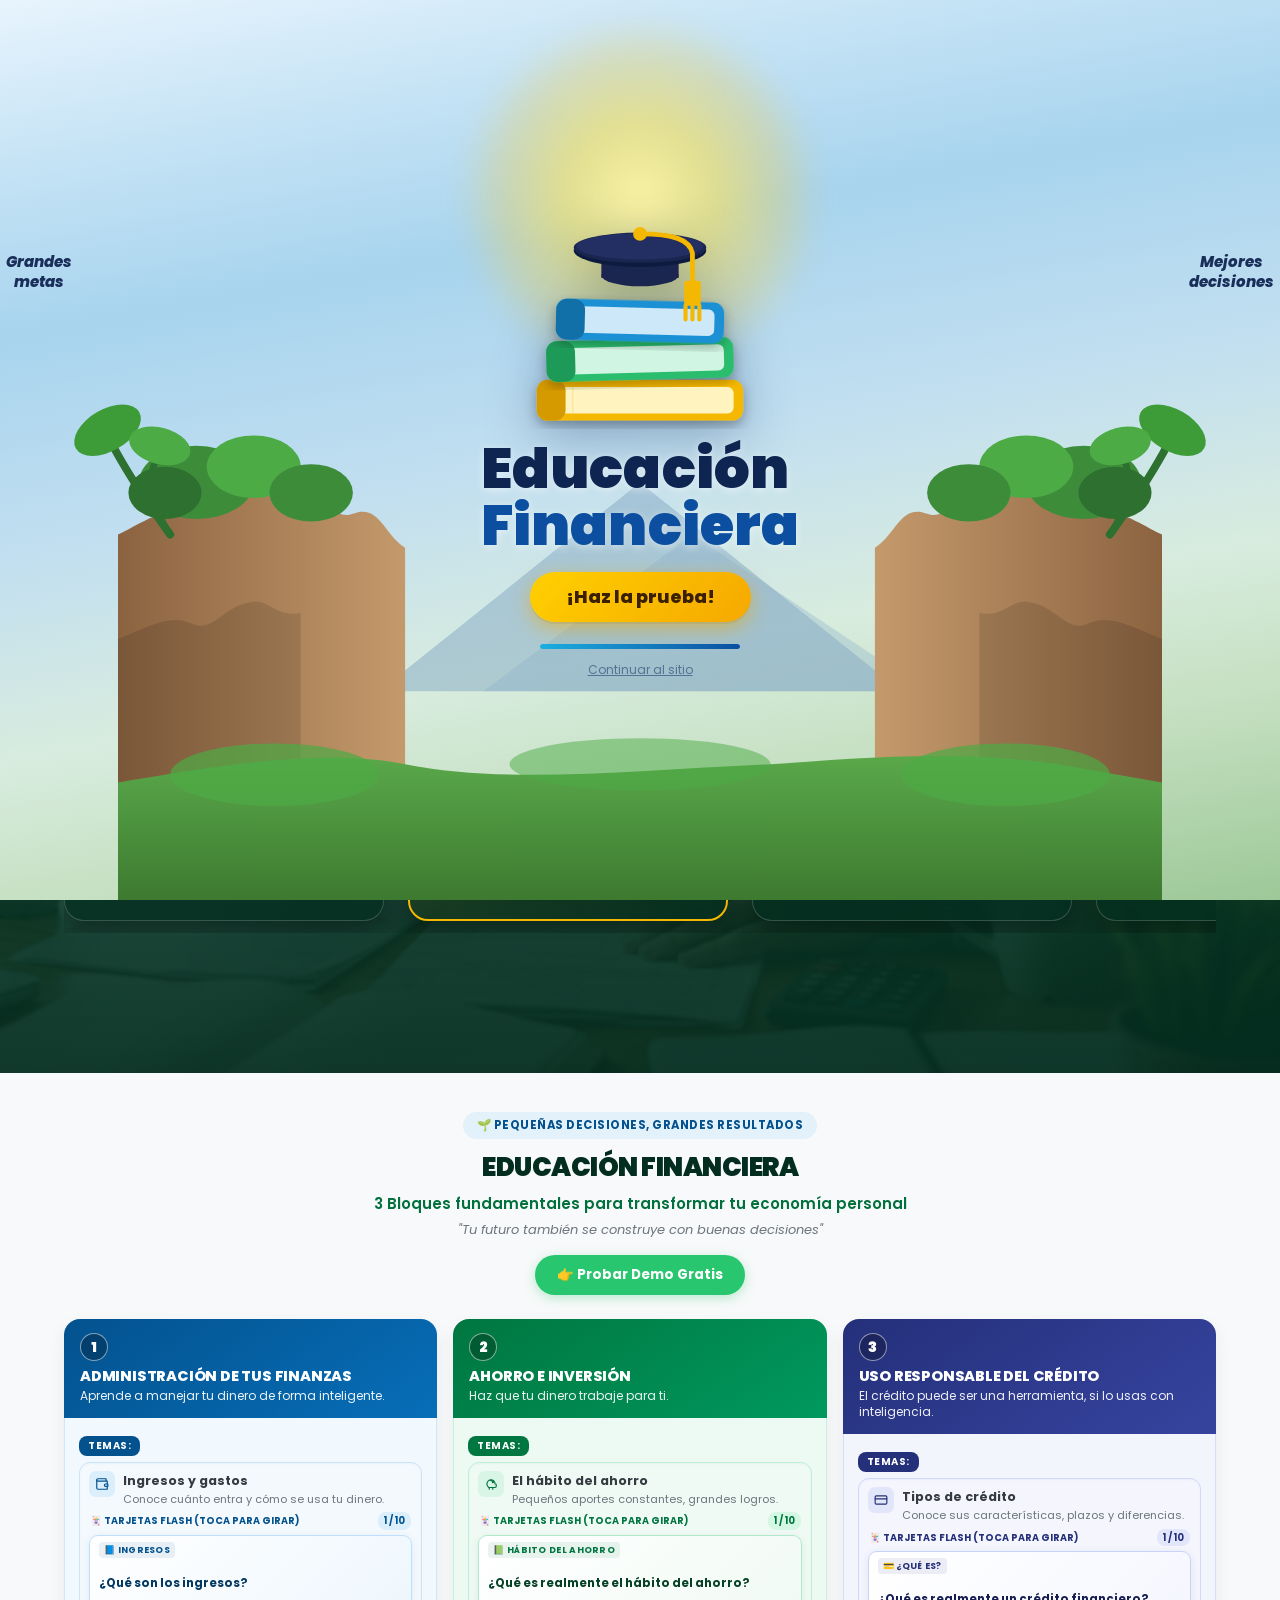
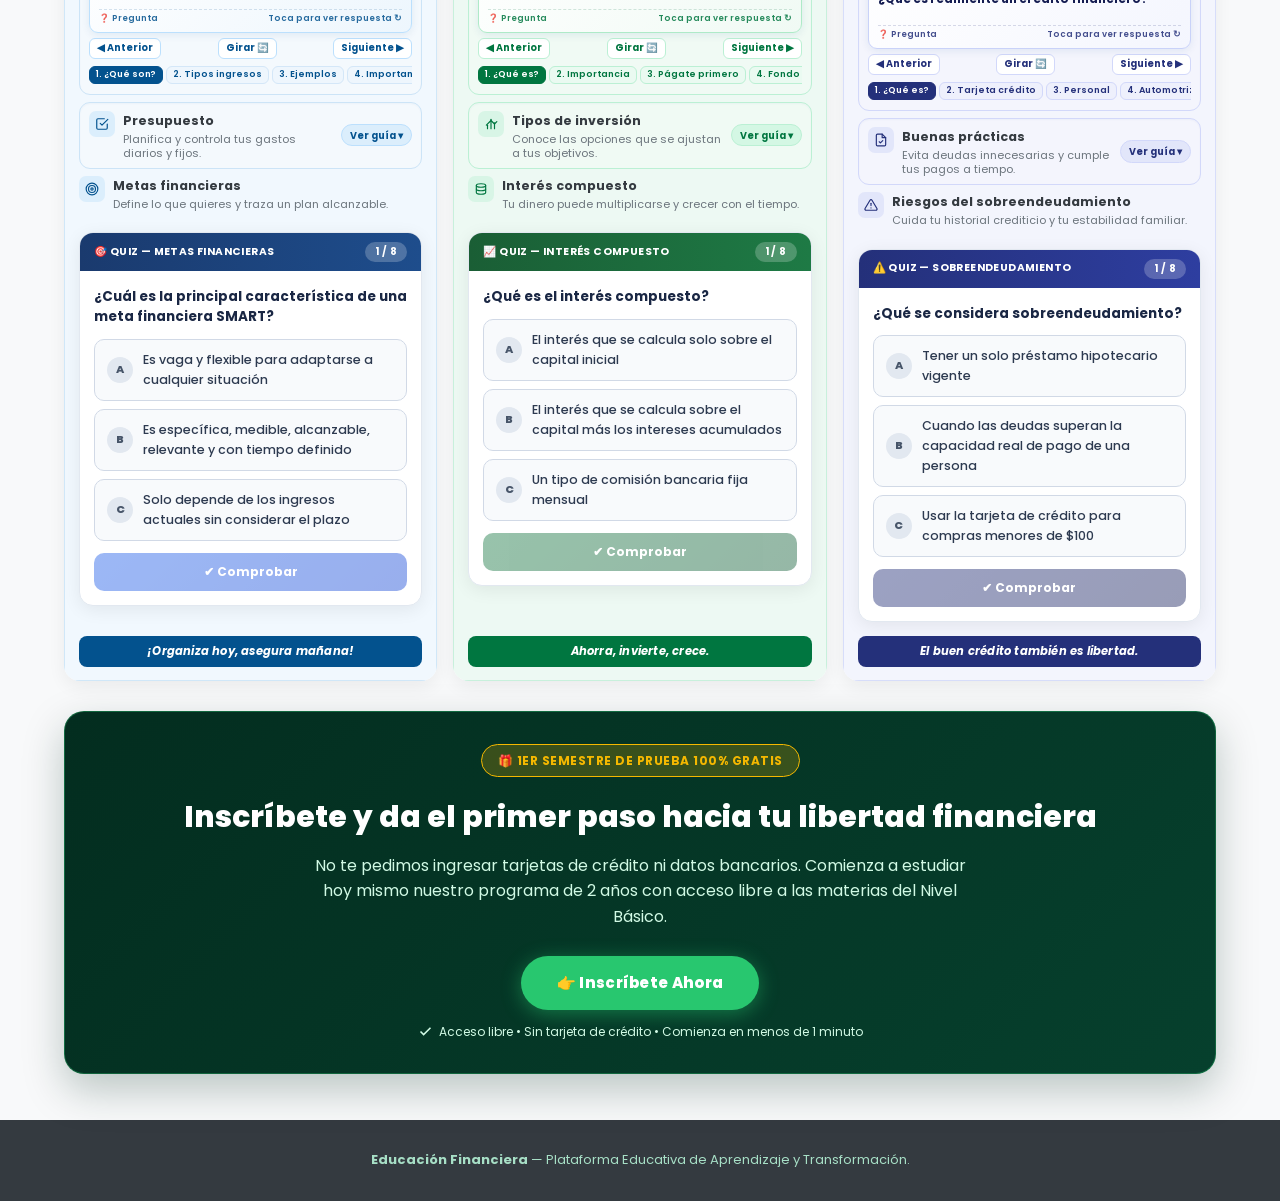
==== commit afce7825: "feat: carrusel y ampliacion de historias de exito en testimonios" ====
--- a/index.html
+++ b/index.html
@@ -257,12 +257,43 @@
       box-shadow: 0 4px 12px rgba(0, 0, 0, 0.25);
     }
 
-    /* GRID DE HISTORIAS DE ÉXITO */
+    /* GRID DE HISTORIAS DE ÉXITO - CARRUSEL HORIZONTAL */
+    .stories-wrapper {
+      margin-bottom: 50px;
+      overflow-x: auto;
+      overflow-y: hidden;
+      scroll-snap-type: x mandatory;
+      padding-bottom: 12px;
+      -webkit-overflow-scrolling: touch;
+    }
+
+    .stories-wrapper::-webkit-scrollbar {
+      height: 10px;
+    }
+
+    .stories-wrapper::-webkit-scrollbar-track {
+      background: rgba(255, 255, 255, 0.1);
+      border-radius: 10px;
+    }
+
+    .stories-wrapper::-webkit-scrollbar-thumb {
+      background: var(--verde-claro);
+      border-radius: 10px;
+    }
+
+    .stories-wrapper::-webkit-scrollbar-thumb:hover {
+      background: var(--verde-claro-hover);
+    }
+
     .stories-grid {
-      display: grid;
-      grid-template-columns: repeat(auto-fit, minmax(320px, 1fr));
+      display: flex;
       gap: 24px;
-      margin-bottom: 50px;
+      width: max-content;
+    }
+
+    .story-card {
+      flex: 0 0 320px;
+      scroll-snap-align: start;
     }
 
     .story-card {
@@ -2268,87 +2299,219 @@
         </div>
 
         <!-- GRID DE HISTORIAS DE ÉXITO -->
-        <div class="stories-grid">
-
-          <!-- Historia 1 -->
-          <div class="story-card">
-            <div>
-              <div class="story-person">
-                <div class="avatar-circle">CR</div>
-                <div class="story-name">
-                  <h4>Carlos Ramírez</h4>
-                  <p>Empleado administrativo • 34 años</p>
+        <div class="stories-wrapper">
+          <div class="stories-grid">
+
+            <!-- Historia 1 -->
+            <div class="story-card">
+              <div>
+                <div class="story-person">
+                  <div class="avatar-circle">CR</div>
+                  <div class="story-name">
+                    <h4>Carlos Ramírez</h4>
+                    <p>Empleado administrativo • 34 años</p>
+                  </div>
+                </div>
+                <p class="story-quote">
+                  "Vivía estresado, pagando mínimos en 3 tarjetas y llegando a fin de quincena en ceros. En la Unidad 1 entendí cómo renegociar con el banco sin trucos. Hoy ya no debo un solo peso y tengo 4 meses de gastos ahorrados."
+                </p>
+              </div>
+              <div class="story-metrics">
+                <div class="metric-pill">
+                  <span>Deuda liquidada:</span>
+                  <strong>$42,000 MXN</strong>
+                </div>
+                <div class="metric-pill">
+                  <span>Tiempo de cambio:</span>
+                  <strong>4 meses</strong>
                 </div>
               </div>
-              <p class="story-quote">
-                "Vivía estresado, pagando mínimos en 3 tarjetas y llegando a fin de quincena en ceros. En la Unidad 1 entendí cómo renegociar con el banco sin trucos. Hoy ya no debo un solo peso y tengo 4 meses de gastos ahorrados."
-              </p>
             </div>
-            <div class="story-metrics">
-              <div class="metric-pill">
-                <span>Deuda liquidada:</span>
-                <strong>$42,000 MXN</strong>
+
+            <!-- Historia 2 (DESTACADA) -->
+            <div class="story-card featured">
+              <span class="story-badge">⭐ Historia DESTACADA</span>
+              <div>
+                <div class="story-person">
+                  <div class="avatar-circle" style="border-color: var(--amarillo-dorado); color: var(--amarillo-dorado);">MG</div>
+                  <div class="story-name">
+                    <h4>Mariana González</h4>
+                    <p>Comerciante independiente • 29 años</p>
+                  </div>
+                </div>
+                <p class="story-quote">
+                  "Siempre creí que la educación financiera era para ricos o cursos de vendehumos en redes. Esta plataforma me dio plantillas simples que apliqué de inmediato. Pasé de no saber a dónde se iba mi dinero a invertir mensualmente."
+                </p>
               </div>
-              <div class="metric-pill">
-                <span>Tiempo de cambio:</span>
-                <strong>4 meses</strong>
+              <div class="story-metrics">
+                <div class="metric-pill">
+                  <span>Ahorro mensual:</span>
+                  <strong>+35% de ingresos</strong>
+                </div>
+                <div class="metric-pill">
+                  <span>Primera inversión:</span>
+                  <strong>Con solo $500</strong>
+                </div>
               </div>
             </div>
-          </div>
-
-          <!-- Historia 2 (DESTACADA) -->
-          <div class="story-card featured">
-            <span class="story-badge">⭐ Historia DESTACADA</span>
-            <div>
-              <div class="story-person">
-                <div class="avatar-circle" style="border-color: var(--amarillo-dorado); color: var(--amarillo-dorado);">MG</div>
-                <div class="story-name">
-                  <h4>Mariana González</h4>
-                  <p>Comerciante independiente • 29 años</p>
+
+            <!-- Historia 3 -->
+            <div class="story-card">
+              <div>
+                <div class="story-person">
+                  <div class="avatar-circle">RS</div>
+                  <div class="story-name">
+                    <h4>Roberto y Silvia</h4>
+                    <p>Pareja y padres de familia • 41 años</p>
+                  </div>
+                </div>
+                <p class="story-quote">
+                  "El dinero era motivo de discusiones cada fin de mes. Al tomar el curso juntos fijamos metas claras para la educación de nuestros hijos. Hoy tenemos tranquilidad y control total de nuestra economía familiar."
+                </p>
+              </div>
+              <div class="story-metrics">
+                <div class="metric-pill">
+                  <span>Meta familiar:</span>
+                  <strong>Fondo universitario</strong>
+                </div>
+                <div class="metric-pill">
+                  <span>Control de gastos:</span>
+                  <strong>100% organizado</strong>
                 </div>
               </div>
-              <p class="story-quote">
-                "Siempre creí que la educación financiera era para ricos o cursos de vendehumos en redes. Esta plataforma me dio plantillas simples que apliqué de inmediato. Pasé de no saber a dónde se iba mi dinero a invertir mensualmente."
-              </p>
             </div>
-            <div class="story-metrics">
-              <div class="metric-pill">
-                <span>Ahorro mensual:</span>
-                <strong>+35% de ingresos</strong>
+
+            <!-- Historia 4 -->
+            <div class="story-card">
+              <div>
+                <div class="story-person">
+                  <div class="avatar-circle">JM</div>
+                  <div class="story-name">
+                    <h4>Jorge Mendoza</h4>
+                    <p>Vendedor de autos • 36 años</p>
+                  </div>
+                </div>
+                <p class="story-quote">
+                  "Pasaba de comisión en comisión sin guardar nada. Con el método aprendí a separar mi ahorro el mismo día que cobraba. Ya tengo mi fondo de emergencia completo y hasta empecé a invertir en CETES."
+                </p>
               </div>
-              <div class="metric-pill">
-                <span>Primera inversión:</span>
-                <strong>Con solo $500</strong>
+              <div class="story-metrics">
+                <div class="metric-pill">
+                  <span>Fondo de emergencia:</span>
+                  <strong>6 meses cubiertos</strong>
+                </div>
+                <div class="metric-pill">
+                  <span>Invertido:</span>
+                  <strong>$15,000 MXN</strong>
+                </div>
               </div>
             </div>
-          </div>
-
-          <!-- Historia 3 -->
-          <div class="story-card">
-            <div>
-              <div class="story-person">
-                <div class="avatar-circle">RS</div>
-                <div class="story-name">
-                  <h4>Roberto y Silvia</h4>
-                  <p>Pareja y padres de familia • 41 años</p>
+
+            <!-- Historia 5 -->
+            <div class="story-card">
+              <div>
+                <div class="story-person">
+                  <div class="avatar-circle">AL</div>
+                  <div class="story-name">
+                    <h4>Ana López</h4>
+                    <p>Enfermera • 31 años</p>
+                  </div>
+                </div>
+                <p class="story-quote">
+                  "Tenía varias deudas pequeñas que me ahogaban y no veía la salida. Aprendí a hacer un presupuesto base cero y a negociar. En 8 meses logré saldar todo y ahora ahorro el 20% de mi sueldo sin esfuerzo."
+                </p>
+              </div>
+              <div class="story-metrics">
+                <div class="metric-pill">
+                  <span>Deudas liquidadas:</span>
+                  <strong>$28,500 MXN</strong>
+                </div>
+                <div class="metric-pill">
+                  <span>Ahorro mensual:</span>
+                  <strong>20% de sueldo</strong>
                 </div>
               </div>
-              <p class="story-quote">
-                "El dinero era motivo de discusiones cada fin de mes. Al tomar el curso juntos fijamos metas claras para la educación de nuestros hijos. Hoy tenemos tranquilidad y control total de nuestra economía familiar."
-              </p>
             </div>
-            <div class="story-metrics">
-              <div class="metric-pill">
-                <span>Meta familiar:</span>
-                <strong>Fondo universitario</strong>
+
+            <!-- Historia 6 -->
+            <div class="story-card">
+              <div>
+                <div class="story-person">
+                  <div class="avatar-circle">DT</div>
+                  <div class="story-name">
+                    <h4>Diego Torres</h4>
+                    <p>Estudiante y emprendedor • 24 años</p>
+                  </div>
+                </div>
+                <p class="story-quote">
+                  "A mi edad pensé que era muy temprano para pensar en finanzas, pero este curso me abrió los ojos. Ya sé presupuestar mi negocio, separo utilidades y tengo metas claras para crecer sin endeudarme."
+                </p>
               </div>
-              <div class="metric-pill">
-                <span>control de gastos:</span>
-                <strong>100% organizado</strong>
+              <div class="story-metrics">
+                <div class="metric-pill">
+                  <span>Negocio creciendo:</span>
+                  <strong>+40% ingresos</strong>
+                </div>
+                <div class="metric-pill">
+                  <span>Sin deudas:</span>
+                  <strong>100% sano</strong>
+                </div>
               </div>
             </div>
+
+            <!-- Historia 7 -->
+            <div class="story-card">
+              <div>
+                <div class="story-person">
+                  <div class="avatar-circle">LC</div>
+                  <div class="story-name">
+                    <h4>Laura Castillo</h4>
+                    <p>Maestra • 38 años</p>
+                  </div>
+                </div>
+                <p class="story-quote">
+                  "Siempre ahorraba poco y lo gastaba todo. Con las plantillas aprendí a automatizar mi ahorro y ya veo crecer mi cuenta. Por primera vez me siento tranquila pensando en mi futuro."
+                </p>
+              </div>
+              <div class="story-metrics">
+                <div class="metric-pill">
+                  <span>Ahorro acumulado:</span>
+                  <strong>$65,000 MXN</strong>
+                </div>
+                <div class="metric-pill">
+                  <span>Constancia:</span>
+                  <strong>12 meses seguidos</strong>
+                </div>
+              </div>
+            </div>
+
+            <!-- Historia 8 -->
+            <div class="story-card">
+              <div>
+                <div class="story-person">
+                  <div class="avatar-circle">FV</div>
+                  <div class="story-name">
+                    <h4>Fernando Vargas</h4>
+                    <p>Obrero especializado • 42 años</p>
+                  </div>
+                </div>
+                <p class="story-quote">
+                  "Creí que con mi sueldo nunca podría invertir. Me equivoqué. Con poco empecé en CETES y ya estoy diversificando. Ahora sé que invertir es para todos, no solo para ricos."
+                </p>
+              </div>
+              <div class="story-metrics">
+                <div class="metric-pill">
+                  <span>Capital invertido:</span>
+                  <strong>$32,000 MXN</strong>
+                </div>
+                <div class="metric-pill">
+                  <span>Rendimiento anual:</span>
+                  <strong>+11% promedio</strong>
+                </div>
+              </div>
+            </div>
+
           </div>
-
         </div>
 
       </div>
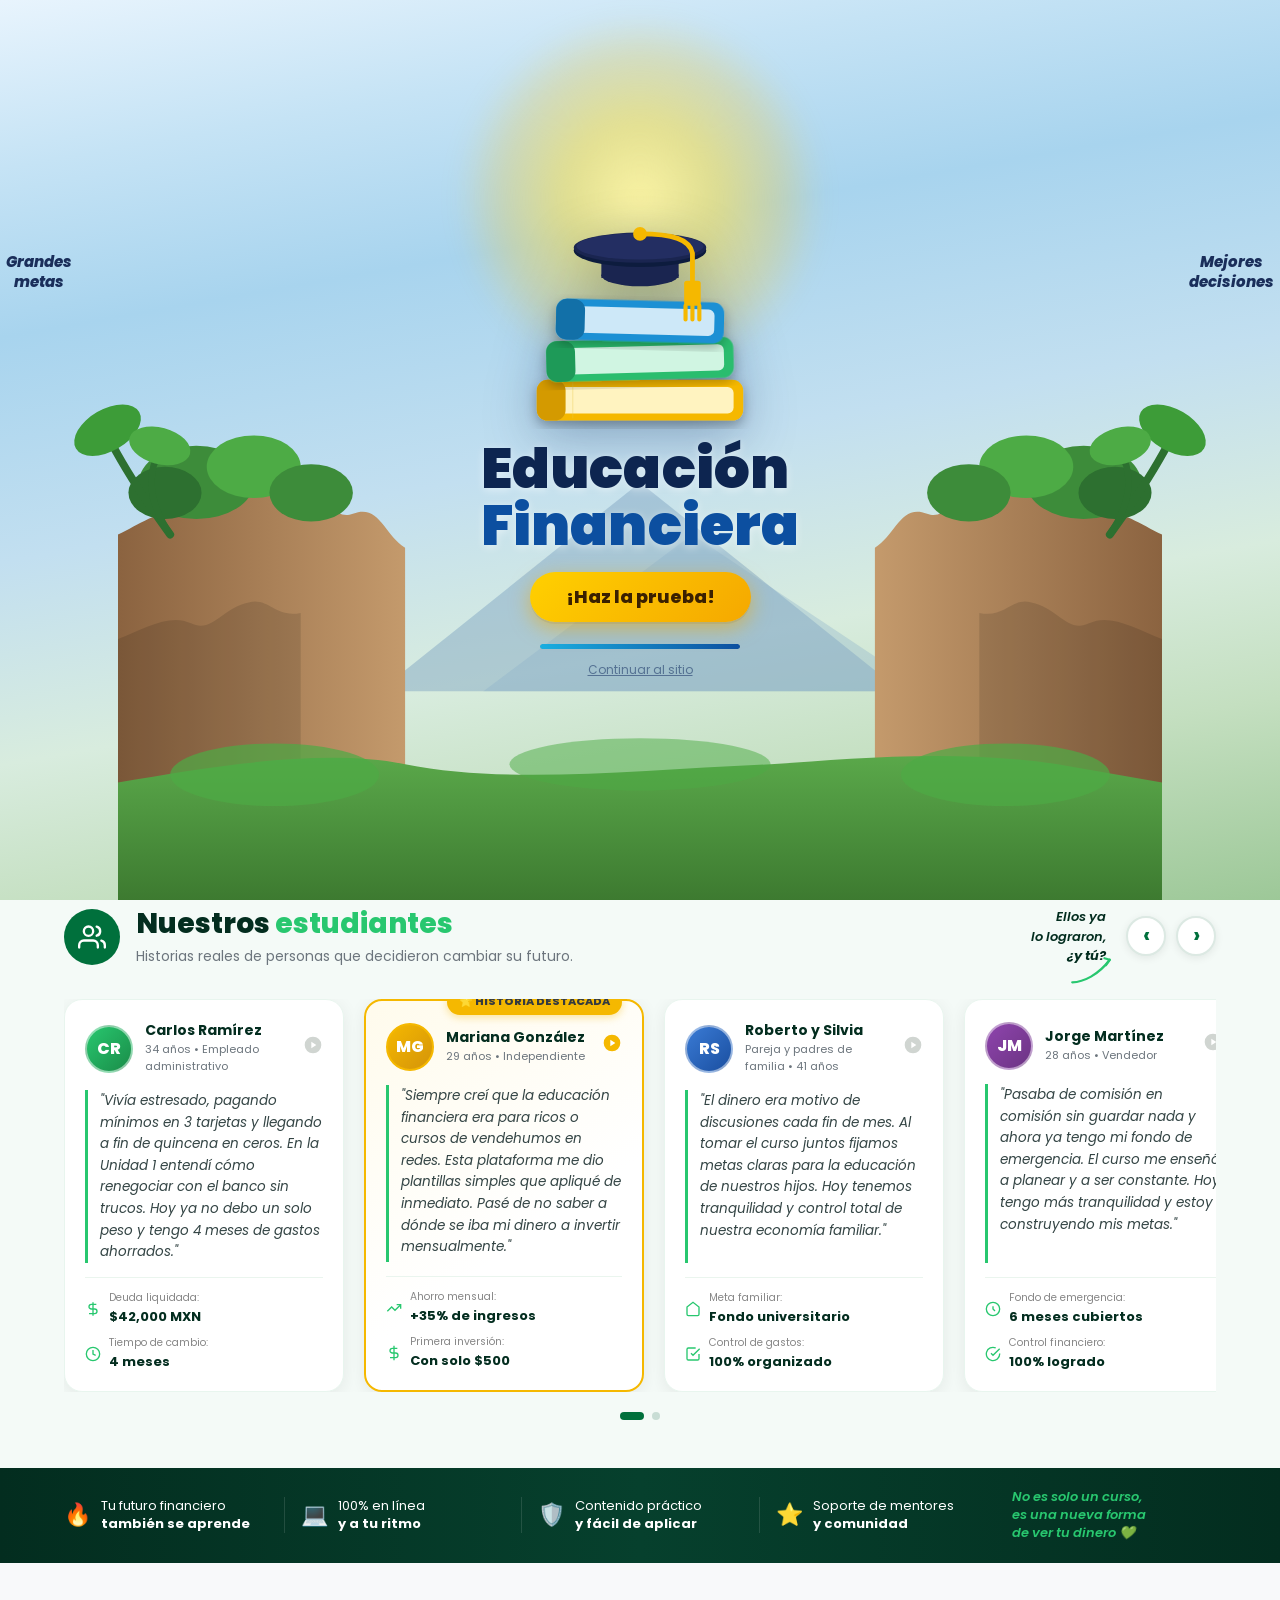
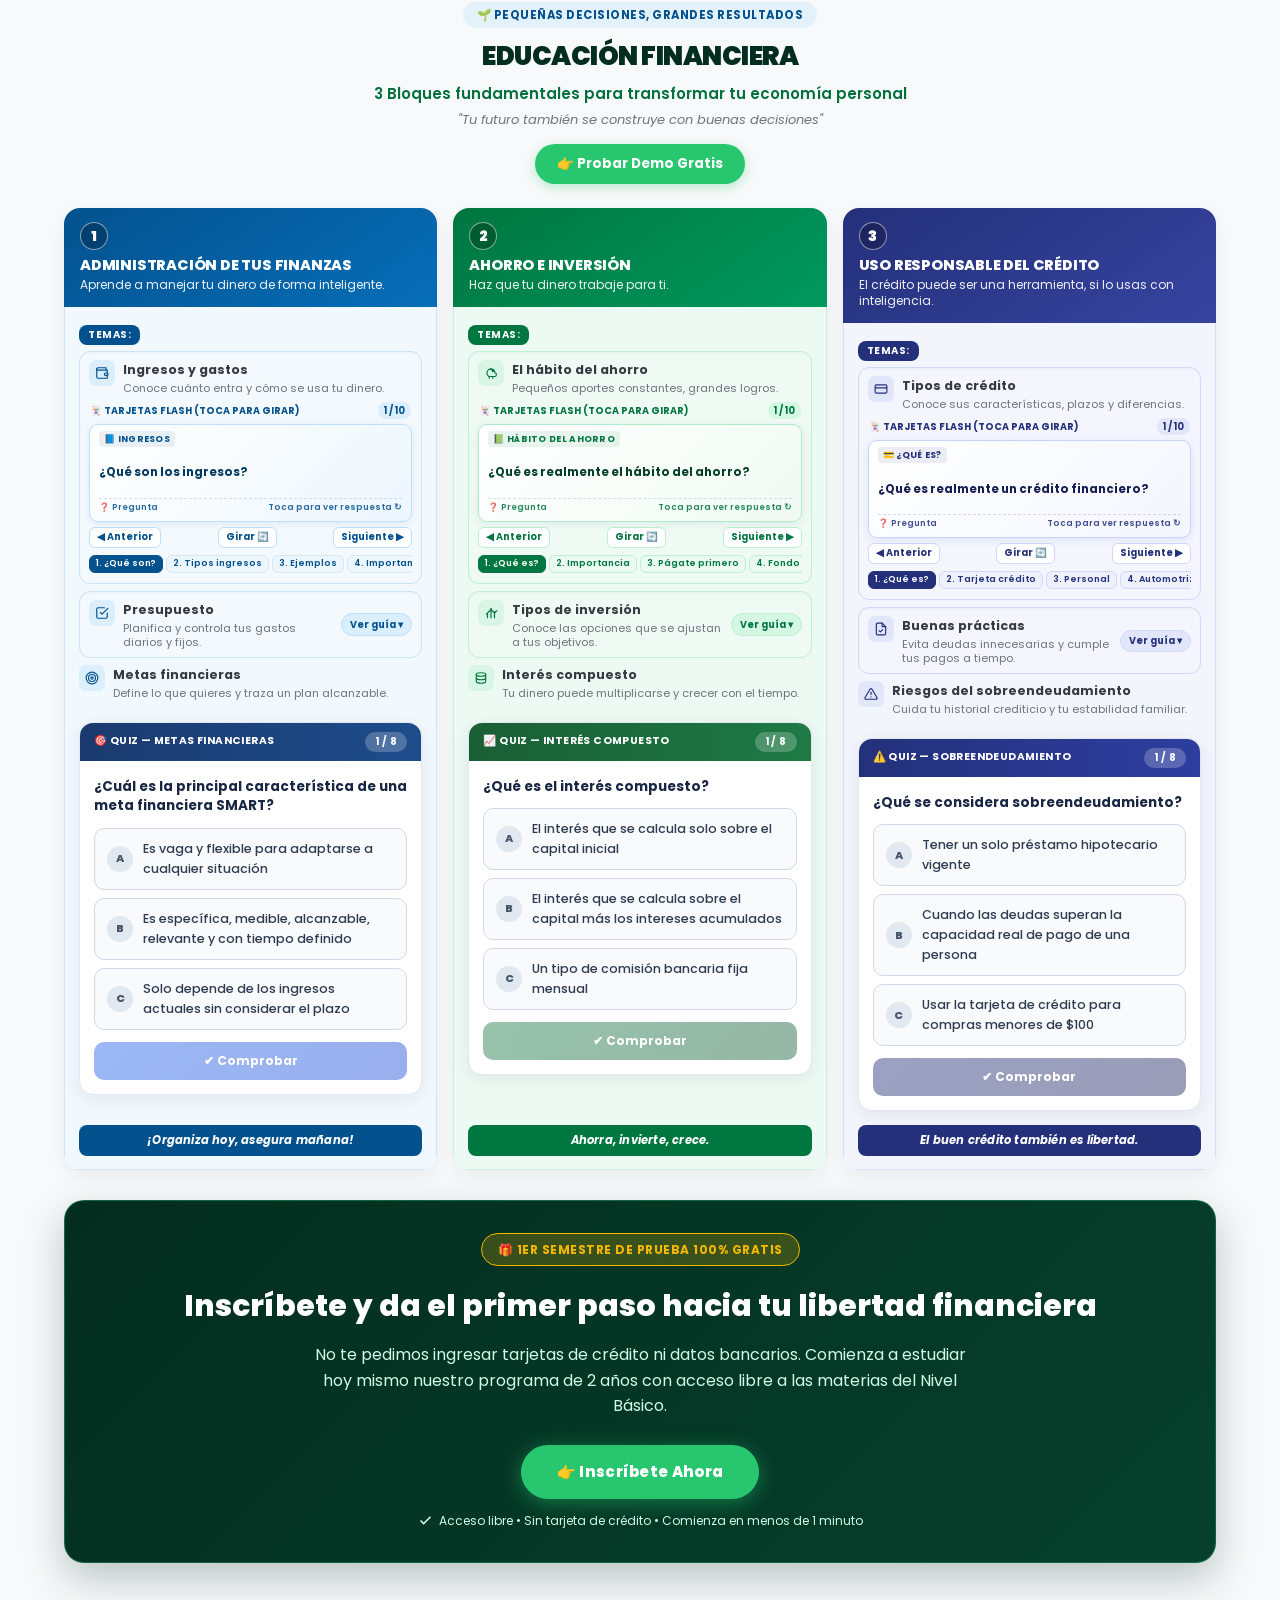
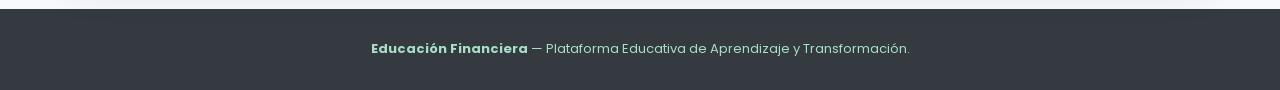
==== commit 75825987: "feat: hero 2 columnas + seccion estudiantes con carrusel UX + barra features + navbar con links" ====
--- a/index.html
+++ b/index.html
@@ -1,4 +1,4 @@
-<!DOCTYPE html>
+﻿<!DOCTYPE html>
 <html lang="es">
 <head>
   <meta charset="UTF-8">
@@ -168,10 +168,9 @@
        1. HERO SUPERIOR: HISTORIAS DE ÉXITO REALES (CERO FASTIDIO)
        ============================================================ */
     .success-hero-section {
-      background: linear-gradient(180deg, rgba(3, 45, 31, 0.88) 0%, rgba(6, 64, 45, 0.82) 50%, rgba(3, 45, 31, 0.94) 100%),
-                  url('img/fondo-experiencias.png') center center / cover no-repeat;
+      background: linear-gradient(135deg, #032d1f 0%, #06402d 40%, #0a4d35 70%, #032d1f 100%);
       color: #fff;
-      padding: 70px 0 90px;
+      padding: 48px 0 56px;
       position: relative;
       overflow: hidden;
     }
@@ -411,7 +410,472 @@
       font-size: 13.5px;
     }
 
-    /* LLAMADO A LA ACCIÓN DEL HERO */
+    /* ============================================================
+   HERO DOS COLUMNAS
+   ============================================================ */
+    .hero-two-col {
+      display: grid;
+      grid-template-columns: 1fr 1fr;
+      gap: 48px;
+      align-items: center;
+      min-height: 520px;
+    }
+
+    @media (max-width: 900px) {
+      .hero-two-col {
+        grid-template-columns: 1fr;
+        gap: 32px;
+      }
+      .hero-right {
+        display: none;
+      }
+    }
+
+    .hero-left {
+      position: relative;
+    }
+
+    .hero-left h1 {
+      font-size: 36px;
+      font-weight: 800;
+      line-height: 1.22;
+      margin-bottom: 16px;
+      color: #ffffff;
+      text-shadow: 0 2px 10px rgba(0,0,0,0.4);
+    }
+
+    .hero-left > p {
+      font-size: 16px;
+      color: #d4f5e4;
+      max-width: 600px;
+      margin-bottom: 20px;
+      line-height: 1.65;
+    }
+
+    .hero-person-area {
+      position: relative;
+      margin-top: 28px;
+      height: 240px;
+    }
+
+    .hero-person-img {
+      width: 180px;
+      height: 220px;
+      position: absolute;
+      bottom: 0;
+      left: 0;
+      filter: drop-shadow(0 8px 20px rgba(0,0,0,0.4));
+    }
+
+    .hero-float-bubble {
+      position: absolute;
+      top: 20px;
+      left: 170px;
+      background: rgba(255,255,255,0.96);
+      border-radius: 18px;
+      padding: 10px 16px;
+      display: flex;
+      align-items: center;
+      gap: 8px;
+      font-size: 13px;
+      font-weight: 600;
+      color: #032d1f;
+      box-shadow: 0 8px 24px rgba(0,0,0,0.25);
+      backdrop-filter: blur(10px);
+      white-space: nowrap;
+      animation: floatBubble 3s ease-in-out infinite;
+    }
+
+    .hero-float-metas {
+      position: absolute;
+      top: 100px;
+      right: 0;
+      background: rgba(255,255,255,0.95);
+      border-radius: 14px;
+      padding: 10px 14px;
+      display: flex;
+      align-items: center;
+      gap: 10px;
+      font-size: 12px;
+      font-weight: 600;
+      color: #032d1f;
+      box-shadow: 0 6px 20px rgba(0,0,0,0.2);
+      animation: floatBubble 3.5s ease-in-out infinite 0.5s;
+    }
+
+    .metas-icon { font-size: 22px; }
+    .metas-label { font-size: 10px; color: #666; font-weight: 500; }
+    .metas-value { font-size: 13px; font-weight: 700; color: #00703C; }
+
+    @keyframes floatBubble {
+      0%, 100% { transform: translateY(0); }
+      50% { transform: translateY(-6px); }
+    }
+
+    .hero-right {
+      position: relative;
+      display: flex;
+      flex-direction: column;
+      align-items: flex-end;
+      gap: 20px;
+    }
+
+    .hero-quick-panel {
+      display: flex;
+      flex-direction: column;
+      gap: 12px;
+      width: 100%;
+      max-width: 200px;
+      margin-left: auto;
+    }
+
+    .quick-btn {
+      display: flex;
+      align-items: center;
+      gap: 12px;
+      background: rgba(255,255,255,0.13);
+      border: 1px solid rgba(255,255,255,0.22);
+      backdrop-filter: blur(12px);
+      border-radius: 14px;
+      padding: 14px 18px;
+      color: #ffffff;
+      font-weight: 700;
+      font-size: 15px;
+      text-decoration: none;
+      transition: all 0.25s ease;
+      cursor: pointer;
+    }
+
+    .quick-btn:hover {
+      background: var(--verde-claro);
+      border-color: var(--verde-claro);
+      transform: translateX(-4px);
+      box-shadow: 0 6px 20px rgba(40,199,111,0.4);
+    }
+
+    .qb-icon { font-size: 20px; }
+    .qb-label { font-size: 15px; font-weight: 700; }
+
+    .hero-chart-deco {
+      position: absolute;
+      top: 0;
+      left: -20px;
+      opacity: 0.7;
+    }
+
+    .hero-piggy {
+      position: absolute;
+      bottom: 20px;
+      left: 30px;
+      animation: floatBubble 4s ease-in-out infinite;
+    }
+
+    .hero-plant {
+      position: absolute;
+      bottom: 10px;
+      right: 10px;
+      animation: floatBubble 3.2s ease-in-out infinite 0.8s;
+    }
+
+    /* ============================================================
+       SECCIÓN: NUESTROS ESTUDIANTES
+       ============================================================ */
+    .estudiantes-section {
+      background: #f4faf7;
+      padding: 52px 0 0;
+    }
+
+    .estudiantes-header {
+      display: flex;
+      align-items: flex-start;
+      justify-content: space-between;
+      margin-bottom: 32px;
+      gap: 16px;
+      flex-wrap: wrap;
+    }
+
+    .estudiantes-header-left {
+      display: flex;
+      align-items: center;
+      gap: 16px;
+    }
+
+    .estudiantes-icon-wrap {
+      width: 56px;
+      height: 56px;
+      background: var(--verde-principal);
+      border-radius: 50%;
+      display: flex;
+      align-items: center;
+      justify-content: center;
+      color: #fff;
+      flex-shrink: 0;
+    }
+
+    .estudiantes-header h2 {
+      font-size: 28px;
+      font-weight: 800;
+      color: #032d1f;
+      line-height: 1.2;
+    }
+
+    .highlight-green {
+      color: var(--verde-claro);
+    }
+
+    .estudiantes-subtitle {
+      font-size: 14px;
+      color: var(--gris-medio);
+      margin-top: 4px;
+    }
+
+    .estudiantes-header-right {
+      display: flex;
+      align-items: center;
+      gap: 20px;
+    }
+
+    .ya-lograron-badge {
+      font-size: 13px;
+      font-weight: 600;
+      color: #032d1f;
+      text-align: right;
+      line-height: 1.5;
+      position: relative;
+      font-style: italic;
+    }
+
+    .badge-arrow {
+      width: 50px;
+      height: 30px;
+      position: absolute;
+      bottom: -20px;
+      right: -10px;
+    }
+
+    .carousel-nav-btns {
+      display: flex;
+      gap: 10px;
+    }
+
+    .carousel-btn {
+      width: 40px;
+      height: 40px;
+      border-radius: 50%;
+      background: #fff;
+      border: 2px solid #dce9e3;
+      color: #00703C;
+      font-size: 22px;
+      font-weight: 700;
+      display: flex;
+      align-items: center;
+      justify-content: center;
+      cursor: pointer;
+      transition: all 0.2s ease;
+      box-shadow: 0 2px 8px rgba(0,0,0,0.08);
+      line-height: 1;
+    }
+
+    .carousel-btn:hover {
+      background: var(--verde-principal);
+      color: #fff;
+      border-color: var(--verde-principal);
+      box-shadow: 0 4px 14px rgba(0,112,60,0.35);
+    }
+
+    /* CARRUSEL */
+    .testimonios-carousel-wrap {
+      overflow: hidden;
+      position: relative;
+    }
+
+    .testimonios-track {
+      display: flex;
+      gap: 20px;
+      transition: transform 0.4s cubic-bezier(0.25, 0.46, 0.45, 0.94);
+      will-change: transform;
+    }
+
+    /* TARJETA DE TESTIMONIO */
+    .testimonio-card {
+      flex: 0 0 280px;
+      background: #fff;
+      border-radius: 18px;
+      padding: 22px 20px 18px;
+      box-shadow: 0 4px 18px rgba(0,0,0,0.07);
+      border: 1.5px solid #e8f5ee;
+      display: flex;
+      flex-direction: column;
+      gap: 14px;
+      transition: transform 0.25s ease, box-shadow 0.25s ease;
+      position: relative;
+    }
+
+    .testimonio-card:hover {
+      transform: translateY(-4px);
+      box-shadow: 0 12px 32px rgba(0,0,0,0.12);
+      border-color: var(--verde-claro);
+    }
+
+    .testimonio-card.featured {
+      border: 2px solid var(--amarillo-dorado);
+      background: linear-gradient(145deg, #fffbec 0%, #fff 60%);
+    }
+
+    .testimonio-top {
+      display: flex;
+      align-items: center;
+      gap: 12px;
+    }
+
+    .testimonio-avatar {
+      width: 48px;
+      height: 48px;
+      border-radius: 50%;
+      display: flex;
+      align-items: center;
+      justify-content: center;
+      font-size: 16px;
+      font-weight: 800;
+      color: #fff;
+      flex-shrink: 0;
+      border: 2px solid rgba(255,255,255,0.5);
+    }
+
+    .testimonio-info {
+      flex: 1;
+    }
+
+    .testimonio-info h4 {
+      font-size: 14px;
+      font-weight: 700;
+      color: #032d1f;
+      line-height: 1.2;
+    }
+
+    .testimonio-info p {
+      font-size: 11px;
+      color: var(--gris-medio);
+      margin-top: 2px;
+    }
+
+    .testimonio-play {
+      color: #d0d5d1;
+      transition: color 0.2s;
+      cursor: pointer;
+    }
+
+    .testimonio-play:hover {
+      color: var(--verde-claro);
+    }
+
+    .testimonio-quote {
+      font-size: 13.5px;
+      color: #344;
+      font-style: italic;
+      line-height: 1.6;
+      border-left: 3px solid var(--verde-claro);
+      padding-left: 12px;
+      flex: 1;
+    }
+
+    .testimonio-metrics {
+      display: flex;
+      flex-direction: column;
+      gap: 8px;
+      padding-top: 12px;
+      border-top: 1px solid #eaf5ee;
+    }
+
+    .t-metric {
+      display: flex;
+      align-items: center;
+      gap: 8px;
+      font-size: 12px;
+      color: #555;
+    }
+
+    .t-metric > div > span {
+      display: block;
+      font-size: 10.5px;
+      color: #888;
+    }
+
+    .t-metric > div > strong {
+      font-size: 13px;
+      color: #032d1f;
+      font-weight: 700;
+    }
+
+    /* Dots del carrusel */
+    .carousel-dots {
+      display: flex;
+      justify-content: center;
+      gap: 8px;
+      margin-top: 20px;
+      padding-bottom: 8px;
+    }
+
+    .carousel-dot {
+      width: 8px;
+      height: 8px;
+      border-radius: 50%;
+      background: #c8ddd5;
+      cursor: pointer;
+      transition: all 0.2s;
+      border: none;
+    }
+
+    .carousel-dot.active {
+      background: var(--verde-principal);
+      width: 24px;
+      border-radius: 4px;
+    }
+
+    /* BARRA DE FEATURES */
+    .features-bar {
+      background: linear-gradient(90deg, #032d1f 0%, #06402d 50%, #032d1f 100%);
+      margin-top: 40px;
+      padding: 20px 0;
+    }
+
+    .features-bar-inner {
+      display: flex;
+      align-items: center;
+      justify-content: space-between;
+      flex-wrap: wrap;
+      gap: 16px;
+    }
+
+    .feature-item {
+      display: flex;
+      align-items: center;
+      gap: 10px;
+      color: #fff;
+      font-size: 13px;
+      line-height: 1.4;
+      flex: 1;
+      min-width: 140px;
+    }
+
+    .feature-item strong {
+      font-weight: 700;
+    }
+
+    .feature-icon {
+      font-size: 22px;
+      flex-shrink: 0;
+    }
+
+    .feature-item + .feature-item {
+      border-left: 1px solid rgba(255,255,255,0.12);
+      padding-left: 16px;
+    }
+
+    .feature-handwritten {
+      border-left: none !important;
+    }
+/* LLAMADO A LA ACCIÓN DEL HERO */
     .hero-direct-cta {
       background: rgba(40, 199, 111, 0.08);
       border: 1px solid rgba(40, 199, 111, 0.35);
@@ -2266,9 +2730,16 @@
         <span>Educación <strong>Financiera</strong></span>
       </a>
 
+      <ul class="nav-links">
+        <li><a href="index.html" class="active"><svg width="14" height="14" fill="none" stroke="currentColor" viewBox="0 0 24 24"><path stroke-linecap="round" stroke-linejoin="round" stroke-width="2" d="M3 9l9-7 9 7v11a2 2 0 01-2 2H5a2 2 0 01-2-2z"/></svg> Inicio</a></li>
+        <li><a href="#pilares"><svg width="14" height="14" fill="none" stroke="currentColor" viewBox="0 0 24 24"><path stroke-linecap="round" stroke-linejoin="round" stroke-width="2" d="M12 6.253v13m0-13C10.832 5.477 9.246 5 7.5 5S4.168 5.477 3 6.253v13C4.168 18.477 5.754 18 7.5 18s3.332.477 4.5 1.253m0-13C13.168 5.477 14.754 5 16.5 5c1.747 0 3.332.477 4.5 1.253v13C19.832 18.477 18.247 18 16.5 18c-1.746 0-3.332.477-4.5 1.253"/></svg> Aprender</a></li>
+        <li><a href="#herramientas"><svg width="14" height="14" fill="none" stroke="currentColor" viewBox="0 0 24 24"><path stroke-linecap="round" stroke-linejoin="round" stroke-width="2" d="M10.325 4.317c.426-1.756 2.924-1.756 3.35 0a1.724 1.724 0 002.573 1.066c1.543-.94 3.31.826 2.37 2.37a1.724 1.724 0 001.065 2.572c1.756.426 1.756 2.924 0 3.35a1.724 1.724 0 00-1.066 2.573c.94 1.543-.826 3.31-2.37 2.37a1.724 1.724 0 00-2.572 1.065c-.426 1.756-2.924 1.756-3.35 0a1.724 1.724 0 00-2.573-1.066c-1.543.94-3.31-.826-2.37-2.37a1.724 1.724 0 00-1.065-2.572c-1.756-.426-1.756-2.924 0-3.35a1.724 1.724 0 001.066-2.573c-.94-1.543.826-3.31 2.37-2.37.996.608 2.296.07 2.572-1.065z"/><circle cx="12" cy="12" r="3"/></svg> Herramientas</a></li>
+        <li><a href="#cuestionario"><svg width="14" height="14" fill="none" stroke="currentColor" viewBox="0 0 24 24"><path stroke-linecap="round" stroke-linejoin="round" stroke-width="2" d="M9 5H7a2 2 0 00-2 2v12a2 2 0 002 2h10a2 2 0 002-2V7a2 2 0 00-2-2h-2M9 5a2 2 0 002 2h2a2 2 0 002-2M9 5a2 2 0 012-2h2a2 2 0 012 2"/></svg> Cuestionario</a></li>
+      </ul>
+
       <div class="nav-actions">
         <a href="reticula.html" class="btn-demo-cta">
-          <span>Probar Demo Gratis</span>
+          <span>👤 Probar Demo Gratis →</span>
         </a>
       </div>
     </div>
@@ -2280,247 +2751,381 @@
          ============================================================ -->
     <section class="success-hero-section" id="testimonios">
       <div class="container">
-        
-        <div class="success-header">
-          <div class="section-eyebrow">
-            <span>✨ RESULTADOS REALES, CERO HUMO</span>
-          </div>
-          <h1>
-            Personas reales que recuperaron su paz y <span class="highlight">transformaron sus finanzas</span>
-          </h1>
-          <p>
-            Aquí no hay fórmulas mágicas ni promesas vacías. Descubre cómo personas con ingresos comunes lograron liquidar deudas, crear ahorros de emergencia y empezar a invertir con nuestro método práctico paso a paso.
-          </p>
-          <div class="success-header-badges">
-            <span class="success-mini-tag">⏳ Carrera de 2 Años</span>
-            <span class="success-mini-tag">🏆 3 Niveles: Básico, Intermedio y Avanzado</span>
-            <span class="success-mini-tag">🎁 1er Semestre de prueba 100% GRATIS</span>
-          </div>
-        </div>
-
-        <!-- GRID DE HISTORIAS DE ÉXITO -->
-        <div class="stories-wrapper">
-          <div class="stories-grid">
-
-            <!-- Historia 1 -->
-            <div class="story-card">
-              <div>
-                <div class="story-person">
-                  <div class="avatar-circle">CR</div>
-                  <div class="story-name">
-                    <h4>Carlos Ramírez</h4>
-                    <p>Empleado administrativo • 34 años</p>
-                  </div>
-                </div>
-                <p class="story-quote">
-                  "Vivía estresado, pagando mínimos en 3 tarjetas y llegando a fin de quincena en ceros. En la Unidad 1 entendí cómo renegociar con el banco sin trucos. Hoy ya no debo un solo peso y tengo 4 meses de gastos ahorrados."
-                </p>
+
+        <!-- HERO 2 COLUMNAS -->
+        <div class="hero-two-col">
+
+          <!-- COLUMNA IZQUIERDA: Texto + imagen persona -->
+          <div class="hero-left">
+            <div class="section-eyebrow">
+              <span>⭐ RESULTADOS REALES, CERO HUMO</span>
+            </div>
+            <h1>
+              Personas reales que recuperaron su paz y <span class="highlight">transformaron sus finanzas</span>
+            </h1>
+            <p>
+              Aquí no hay fórmulas mágicas ni promesas vacías. Descubre cómo personas comunes lograron liquidar deudas, crear ahorros de emergencia y empezar a invertir con nuestro método práctico paso a paso.
+            </p>
+            <div class="success-header-badges">
+              <span class="success-mini-tag">⏳ Carrera de 2 Años</span>
+              <span class="success-mini-tag">🏆 3 Niveles: Básico, Intermedio y Avanzado</span>
+              <span class="success-mini-tag">🎁 1er Semestre de prueba 100% GRATIS</span>
+            </div>
+
+            <!-- Imagen de persona + elemento flotante -->
+            <div class="hero-person-area">
+              <div class="hero-person-img">
+                <svg viewBox="0 0 260 320" xmlns="http://www.w3.org/2000/svg" style="width:100%;height:100%;">
+                  <defs>
+                    <radialGradient id="skinGrad" cx="50%" cy="40%" r="55%">
+                      <stop offset="0%" stop-color="#f5c5a3"/>
+                      <stop offset="100%" stop-color="#d4956b"/>
+                    </radialGradient>
+                    <linearGradient id="shirtGrad" x1="0%" y1="0%" x2="100%" y2="100%">
+                      <stop offset="0%" stop-color="#2d8c5b"/>
+                      <stop offset="100%" stop-color="#1a5e3a"/>
+                    </linearGradient>
+                    <radialGradient id="bgCircle" cx="50%" cy="50%" r="50%">
+                      <stop offset="0%" stop-color="rgba(40,199,111,0.25)"/>
+                      <stop offset="100%" stop-color="rgba(40,199,111,0)"/>
+                    </radialGradient>
+                  </defs>
+                  <!-- Fondo decorativo -->
+                  <circle cx="130" cy="190" r="135" fill="url(#bgCircle)"/>
+                  <ellipse cx="130" cy="300" rx="110" ry="28" fill="rgba(0,0,0,0.15)"/>
+                  <!-- Cuerpo / camisa verde -->
+                  <path d="M50,310 C50,240 80,210 130,205 C180,210 210,240 210,310 Z" fill="url(#shirtGrad)"/>
+                  <!-- Cuello -->
+                  <path d="M108,205 L130,225 L152,205 L145,190 L115,190 Z" fill="url(#skinGrad)"/>
+                  <!-- Cabeza -->
+                  <ellipse cx="130" cy="155" rx="52" ry="60" fill="url(#skinGrad)"/>
+                  <!-- Cabello oscuro -->
+                  <path d="M78,140 C78,100 104,78 130,78 C156,78 182,100 182,140 C182,120 175,95 155,88 C145,85 135,86 130,86 C125,86 115,85 105,88 C85,95 78,120 78,140 Z" fill="#2d1a10"/>
+                  <path d="M78,130 C78,110 82,95 90,88 L85,145 Z" fill="#2d1a10"/>
+                  <path d="M182,130 C182,110 178,95 170,88 L175,145 Z" fill="#2d1a10"/>
+                  <!-- Ojos -->
+                  <ellipse cx="112" cy="155" rx="8" ry="6" fill="#fff"/>
+                  <ellipse cx="112" cy="155" rx="5" ry="5" fill="#3d2010"/>
+                  <ellipse cx="148" cy="155" rx="8" ry="6" fill="#fff"/>
+                  <ellipse cx="148" cy="155" rx="5" ry="5" fill="#3d2010"/>
+                  <!-- Sonrisa -->
+                  <path d="M113,178 Q130,194 147,178" stroke="#a06040" stroke-width="3" fill="none" stroke-linecap="round"/>
+                  <!-- Mejillas -->
+                  <ellipse cx="104" cy="172" rx="9" ry="6" fill="rgba(220,130,100,0.3)"/>
+                  <ellipse cx="156" cy="172" rx="9" ry="6" fill="rgba(220,130,100,0.3)"/>
+                  <!-- Laptop (decorativo) -->
+                  <rect x="68" y="272" width="124" height="6" rx="3" fill="#1a3a25"/>
+                  <rect x="78" y="245" width="104" height="30" rx="5" fill="#264d35"/>
+                  <rect x="82" y="249" width="96" height="22" rx="3" fill="#1a8c52"/>
+                  <!-- Texto en pantalla -->
+                  <rect x="86" y="254" width="40" height="3" rx="1" fill="rgba(255,255,255,0.7)"/>
+                  <rect x="86" y="260" width="60" height="3" rx="1" fill="rgba(255,255,255,0.5)"/>
+                  <rect x="86" y="266" width="30" height="3" rx="1" fill="#F5B800"/>
+                </svg>
               </div>
-              <div class="story-metrics">
-                <div class="metric-pill">
-                  <span>Deuda liquidada:</span>
-                  <strong>$42,000 MXN</strong>
-                </div>
-                <div class="metric-pill">
-                  <span>Tiempo de cambio:</span>
-                  <strong>4 meses</strong>
+              <!-- Elemento flotante: "Tú también puedes" -->
+              <div class="hero-float-bubble">
+                <span class="float-icon">✨</span>
+                <span>Tú también<br><strong>puedes</strong></span>
+              </div>
+              <!-- Elemento flotante: Metas financieras -->
+              <div class="hero-float-metas">
+                <div class="metas-icon">📈</div>
+                <div>
+                  <div class="metas-label">Metas</div>
+                  <div class="metas-value">financieras</div>
                 </div>
               </div>
             </div>
-
-            <!-- Historia 2 (DESTACADA) -->
-            <div class="story-card featured">
-              <span class="story-badge">⭐ Historia DESTACADA</span>
-              <div>
-                <div class="story-person">
-                  <div class="avatar-circle" style="border-color: var(--amarillo-dorado); color: var(--amarillo-dorado);">MG</div>
-                  <div class="story-name">
-                    <h4>Mariana González</h4>
-                    <p>Comerciante independiente • 29 años</p>
-                  </div>
+          </div>
+
+          <!-- COLUMNA DERECHA: Panel de accesos rápidos -->
+          <div class="hero-right">
+            <div class="hero-quick-panel">
+              <a href="#pilares" class="quick-btn quick-aprende">
+                <span class="qb-icon">📚</span>
+                <span class="qb-label">Aprende</span>
+              </a>
+              <a href="#ahorro" class="quick-btn quick-ahorra">
+                <span class="qb-icon">💰</span>
+                <span class="qb-label">Ahorra</span>
+              </a>
+              <a href="#inversiones" class="quick-btn quick-invierte">
+                <span class="qb-icon">📊</span>
+                <span class="qb-label">Invierte</span>
+              </a>
+            </div>
+
+            <!-- Decorativo: gráfica de crecimiento -->
+            <div class="hero-chart-deco">
+              <svg viewBox="0 0 200 120" xmlns="http://www.w3.org/2000/svg" style="width:100%;max-width:200px;opacity:0.85">
+                <defs>
+                  <linearGradient id="chartGrad" x1="0%" y1="0%" x2="0%" y2="100%">
+                    <stop offset="0%" stop-color="rgba(40,199,111,0.4)"/>
+                    <stop offset="100%" stop-color="rgba(40,199,111,0)"/>
+                  </linearGradient>
+                </defs>
+                <path d="M10,100 L30,85 L60,70 L80,60 L100,45 L130,30 L160,18 L190,10 L190,110 L10,110 Z" fill="url(#chartGrad)"/>
+                <path d="M10,100 L30,85 L60,70 L80,60 L100,45 L130,30 L160,18 L190,10" stroke="#28C76F" stroke-width="3" fill="none" stroke-linecap="round" stroke-linejoin="round"/>
+                <circle cx="190" cy="10" r="5" fill="#28C76F"/>
+                <text x="175" y="8" font-size="10" fill="#28C76F" font-family="sans-serif">+↑</text>
+              </svg>
+            </div>
+
+            <!-- Alcancía decorativa -->
+            <div class="hero-piggy">
+              <span style="font-size:52px;">🐷</span>
+            </div>
+
+            <!-- Planta decorativa -->
+            <div class="hero-plant">
+              <span style="font-size:36px;">🌿</span>
+            </div>
+          </div>
+
+        </div><!-- fin hero-two-col -->
+
+      </div>
+    </section>
+
+    <!-- ============================================================
+         2. SECCIÓN: LOS 3 PILARES DE EDUCACIÓN FINANCIERA (INFOGRAFÍA)
+         ============================================================ -->
+    <!-- ============================================================
+     SECCIÓN: NUESTROS ESTUDIANTES (CARRUSEL CON UX MEJORADO)
+     ============================================================ -->
+    <section class="estudiantes-section" id="estudiantes">
+      <div class="container">
+
+        <!-- Header de la sección -->
+        <div class="estudiantes-header">
+          <div class="estudiantes-header-left">
+            <div class="estudiantes-icon-wrap">
+              <svg width="28" height="28" viewBox="0 0 24 24" fill="none" stroke="currentColor" stroke-width="2" stroke-linecap="round" stroke-linejoin="round"><path d="M17 21v-2a4 4 0 0 0-4-4H5a4 4 0 0 0-4 4v2"/><circle cx="9" cy="7" r="4"/><path d="M23 21v-2a4 4 0 0 0-3-3.87"/><path d="M16 3.13a4 4 0 0 1 0 7.75"/></svg>
+            </div>
+            <div>
+              <h2>Nuestros <span class="highlight-green">estudiantes</span></h2>
+              <p class="estudiantes-subtitle">Historias reales de personas que decidieron cambiar su futuro.</p>
+            </div>
+          </div>
+          <div class="estudiantes-header-right">
+            <div class="ya-lograron-badge">
+              <span>Ellos ya<br>lo lograron,<br><strong>¿y tú?</strong></span>
+              <svg class="badge-arrow" viewBox="0 0 60 40" fill="none" xmlns="http://www.w3.org/2000/svg">
+                <path d="M5 35 C20 35 40 25 55 5" stroke="#28C76F" stroke-width="3" stroke-linecap="round" fill="none"/>
+                <path d="M48 3 L55 5 L50 12" stroke="#28C76F" stroke-width="3" stroke-linecap="round" stroke-linejoin="round" fill="none"/>
+              </svg>
+            </div>
+            <!-- Flechas de navegación -->
+            <div class="carousel-nav-btns">
+              <button class="carousel-btn" id="prevBtn" onclick="moveCarousel(-1)" aria-label="Anterior">&#8249;</button>
+              <button class="carousel-btn" id="nextBtn" onclick="moveCarousel(1)" aria-label="Siguiente">&#8250;</button>
+            </div>
+          </div>
+        </div>
+
+        <!-- Carrusel de testimonios -->
+        <div class="testimonios-carousel-wrap" id="testimoniosCarousel">
+          <div class="testimonios-track" id="testimoniosTrack">
+
+            <!-- Tarjeta 1 -->
+            <div class="testimonio-card">
+              <div class="testimonio-top">
+                <div class="testimonio-avatar" style="background: linear-gradient(135deg,#28C76F,#1a8c48);">CR</div>
+                <div class="testimonio-info">
+                  <h4>Carlos Ramírez</h4>
+                  <p>34 años • Empleado administrativo</p>
                 </div>
-                <p class="story-quote">
-                  "Siempre creí que la educación financiera era para ricos o cursos de vendehumos en redes. Esta plataforma me dio plantillas simples que apliqué de inmediato. Pasé de no saber a dónde se iba mi dinero a invertir mensualmente."
-                </p>
+                <div class="testimonio-play">
+                  <svg width="20" height="20" viewBox="0 0 24 24" fill="currentColor"><circle cx="12" cy="12" r="10"/><polygon points="10,8 16,12 10,16" fill="white"/></svg>
+                </div>
               </div>
-              <div class="story-metrics">
-                <div class="metric-pill">
-                  <span>Ahorro mensual:</span>
-                  <strong>+35% de ingresos</strong>
+              <blockquote class="testimonio-quote">
+                "Vivía estresado, pagando mínimos en 3 tarjetas y llegando a fin de quincena en ceros. En la Unidad 1 entendí cómo renegociar con el banco sin trucos. Hoy ya no debo un solo peso y tengo 4 meses de gastos ahorrados."
+              </blockquote>
+              <div class="testimonio-metrics">
+                <div class="t-metric">
+                  <svg width="16" height="16" viewBox="0 0 24 24" fill="none" stroke="#28C76F" stroke-width="2"><path d="M12 2v20M17 5H9.5a3.5 3.5 0 0 0 0 7h5a3.5 3.5 0 0 1 0 7H6"/></svg>
+                  <div><span>Deuda liquidada:</span><strong>$42,000 MXN</strong></div>
                 </div>
-                <div class="metric-pill">
-                  <span>Primera inversión:</span>
-                  <strong>Con solo $500</strong>
+                <div class="t-metric">
+                  <svg width="16" height="16" viewBox="0 0 24 24" fill="none" stroke="#28C76F" stroke-width="2"><circle cx="12" cy="12" r="10"/><polyline points="12 6 12 12 16 14"/></svg>
+                  <div><span>Tiempo de cambio:</span><strong>4 meses</strong></div>
                 </div>
               </div>
             </div>
 
-            <!-- Historia 3 -->
-            <div class="story-card">
-              <div>
-                <div class="story-person">
-                  <div class="avatar-circle">RS</div>
-                  <div class="story-name">
-                    <h4>Roberto y Silvia</h4>
-                    <p>Pareja y padres de familia • 41 años</p>
-                  </div>
+            <!-- Tarjeta 2 (DESTACADA) -->
+            <div class="testimonio-card featured">
+              <span class="story-badge">⭐ Historia DESTACADA</span>
+              <div class="testimonio-top">
+                <div class="testimonio-avatar" style="background: linear-gradient(135deg,#F5B800,#d4940a); color:#fff; border-color: #F5B800;">MG</div>
+                <div class="testimonio-info">
+                  <h4>Mariana González</h4>
+                  <p>29 años • Independiente</p>
                 </div>
-                <p class="story-quote">
-                  "El dinero era motivo de discusiones cada fin de mes. Al tomar el curso juntos fijamos metas claras para la educación de nuestros hijos. Hoy tenemos tranquilidad y control total de nuestra economía familiar."
-                </p>
+                <div class="testimonio-play">
+                  <svg width="20" height="20" viewBox="0 0 24 24" fill="#F5B800"><circle cx="12" cy="12" r="10"/><polygon points="10,8 16,12 10,16" fill="white"/></svg>
+                </div>
               </div>
-              <div class="story-metrics">
-                <div class="metric-pill">
-                  <span>Meta familiar:</span>
-                  <strong>Fondo universitario</strong>
+              <blockquote class="testimonio-quote">
+                "Siempre creí que la educación financiera era para ricos o cursos de vendehumos en redes. Esta plataforma me dio plantillas simples que apliqué de inmediato. Pasé de no saber a dónde se iba mi dinero a invertir mensualmente."
+              </blockquote>
+              <div class="testimonio-metrics">
+                <div class="t-metric">
+                  <svg width="16" height="16" viewBox="0 0 24 24" fill="none" stroke="#28C76F" stroke-width="2"><polyline points="22 7 13.5 15.5 8.5 10.5 2 17"/><polyline points="16 7 22 7 22 13"/></svg>
+                  <div><span>Ahorro mensual:</span><strong>+35% de ingresos</strong></div>
                 </div>
-                <div class="metric-pill">
-                  <span>Control de gastos:</span>
-                  <strong>100% organizado</strong>
+                <div class="t-metric">
+                  <svg width="16" height="16" viewBox="0 0 24 24" fill="none" stroke="#28C76F" stroke-width="2"><line x1="12" y1="1" x2="12" y2="23"/><path d="M17 5H9.5a3.5 3.5 0 0 0 0 7h5a3.5 3.5 0 0 1 0 7H6"/></svg>
+                  <div><span>Primera inversión:</span><strong>Con solo $500</strong></div>
                 </div>
               </div>
             </div>
 
-            <!-- Historia 4 -->
-            <div class="story-card">
-              <div>
-                <div class="story-person">
-                  <div class="avatar-circle">JM</div>
-                  <div class="story-name">
-                    <h4>Jorge Mendoza</h4>
-                    <p>Vendedor de autos • 36 años</p>
-                  </div>
+            <!-- Tarjeta 3 -->
+            <div class="testimonio-card">
+              <div class="testimonio-top">
+                <div class="testimonio-avatar" style="background: linear-gradient(135deg,#3a7bd5,#1a4fa0);">RS</div>
+                <div class="testimonio-info">
+                  <h4>Roberto y Silvia</h4>
+                  <p>Pareja y padres de familia • 41 años</p>
                 </div>
-                <p class="story-quote">
-                  "Pasaba de comisión en comisión sin guardar nada. Con el método aprendí a separar mi ahorro el mismo día que cobraba. Ya tengo mi fondo de emergencia completo y hasta empecé a invertir en CETES."
-                </p>
+                <div class="testimonio-play">
+                  <svg width="20" height="20" viewBox="0 0 24 24" fill="currentColor"><circle cx="12" cy="12" r="10"/><polygon points="10,8 16,12 10,16" fill="white"/></svg>
+                </div>
               </div>
-              <div class="story-metrics">
-                <div class="metric-pill">
-                  <span>Fondo de emergencia:</span>
-                  <strong>6 meses cubiertos</strong>
+              <blockquote class="testimonio-quote">
+                "El dinero era motivo de discusiones cada fin de mes. Al tomar el curso juntos fijamos metas claras para la educación de nuestros hijos. Hoy tenemos tranquilidad y control total de nuestra economía familiar."
+              </blockquote>
+              <div class="testimonio-metrics">
+                <div class="t-metric">
+                  <svg width="16" height="16" viewBox="0 0 24 24" fill="none" stroke="#28C76F" stroke-width="2"><path d="M3 9l9-7 9 7v11a2 2 0 01-2 2H5a2 2 0 01-2-2z"/></svg>
+                  <div><span>Meta familiar:</span><strong>Fondo universitario</strong></div>
                 </div>
-                <div class="metric-pill">
-                  <span>Invertido:</span>
-                  <strong>$15,000 MXN</strong>
+                <div class="t-metric">
+                  <svg width="16" height="16" viewBox="0 0 24 24" fill="none" stroke="#28C76F" stroke-width="2"><path d="M9 11l3 3L22 4"/><path d="M21 12v7a2 2 0 01-2 2H5a2 2 0 01-2-2V5a2 2 0 012-2h11"/></svg>
+                  <div><span>Control de gastos:</span><strong>100% organizado</strong></div>
                 </div>
               </div>
             </div>
 
-            <!-- Historia 5 -->
-            <div class="story-card">
-              <div>
-                <div class="story-person">
-                  <div class="avatar-circle">AL</div>
-                  <div class="story-name">
-                    <h4>Ana López</h4>
-                    <p>Enfermera • 31 años</p>
-                  </div>
+            <!-- Tarjeta 4 -->
+            <div class="testimonio-card">
+              <div class="testimonio-top">
+                <div class="testimonio-avatar" style="background: linear-gradient(135deg,#8e44ad,#6c3483);">JM</div>
+                <div class="testimonio-info">
+                  <h4>Jorge Martínez</h4>
+                  <p>28 años • Vendedor</p>
                 </div>
-                <p class="story-quote">
-                  "Tenía varias deudas pequeñas que me ahogaban y no veía la salida. Aprendí a hacer un presupuesto base cero y a negociar. En 8 meses logré saldar todo y ahora ahorro el 20% de mi sueldo sin esfuerzo."
-                </p>
+                <div class="testimonio-play">
+                  <svg width="20" height="20" viewBox="0 0 24 24" fill="currentColor"><circle cx="12" cy="12" r="10"/><polygon points="10,8 16,12 10,16" fill="white"/></svg>
+                </div>
               </div>
-              <div class="story-metrics">
-                <div class="metric-pill">
-                  <span>Deudas liquidadas:</span>
-                  <strong>$28,500 MXN</strong>
+              <blockquote class="testimonio-quote">
+                "Pasaba de comisión en comisión sin guardar nada y ahora ya tengo mi fondo de emergencia. El curso me enseñó a planear y a ser constante. Hoy tengo más tranquilidad y estoy construyendo mis metas."
+              </blockquote>
+              <div class="testimonio-metrics">
+                <div class="t-metric">
+                  <svg width="16" height="16" viewBox="0 0 24 24" fill="none" stroke="#28C76F" stroke-width="2"><circle cx="12" cy="12" r="10"/><path d="M12 8v4l3 3"/></svg>
+                  <div><span>Fondo de emergencia:</span><strong>6 meses cubiertos</strong></div>
                 </div>
-                <div class="metric-pill">
-                  <span>Ahorro mensual:</span>
-                  <strong>20% de sueldo</strong>
+                <div class="t-metric">
+                  <svg width="16" height="16" viewBox="0 0 24 24" fill="none" stroke="#28C76F" stroke-width="2"><path d="M22 11.08V12a10 10 0 1 1-5.93-9.14"/><polyline points="22 4 12 14.01 9 11.01"/></svg>
+                  <div><span>Control financiero:</span><strong>100% logrado</strong></div>
                 </div>
               </div>
             </div>
 
-            <!-- Historia 6 -->
-            <div class="story-card">
-              <div>
-                <div class="story-person">
-                  <div class="avatar-circle">DT</div>
-                  <div class="story-name">
-                    <h4>Diego Torres</h4>
-                    <p>Estudiante y emprendedor • 24 años</p>
-                  </div>
+            <!-- Tarjeta 5 -->
+            <div class="testimonio-card">
+              <div class="testimonio-top">
+                <div class="testimonio-avatar" style="background: linear-gradient(135deg,#e74c3c,#a93226);">AL</div>
+                <div class="testimonio-info">
+                  <h4>Ana López</h4>
+                  <p>31 años • Enfermera</p>
                 </div>
-                <p class="story-quote">
-                  "A mi edad pensé que era muy temprano para pensar en finanzas, pero este curso me abrió los ojos. Ya sé presupuestar mi negocio, separo utilidades y tengo metas claras para crecer sin endeudarme."
-                </p>
+                <div class="testimonio-play">
+                  <svg width="20" height="20" viewBox="0 0 24 24" fill="currentColor"><circle cx="12" cy="12" r="10"/><polygon points="10,8 16,12 10,16" fill="white"/></svg>
+                </div>
               </div>
-              <div class="story-metrics">
-                <div class="metric-pill">
-                  <span>Negocio creciendo:</span>
-                  <strong>+40% ingresos</strong>
+              <blockquote class="testimonio-quote">
+                "Tenía varias deudas pequeñas que me ahogaban y no veía la salida. Aprendí a hacer un presupuesto base cero y a negociar. En 8 meses logré saldar todo y ahora ahorro el 20% de mi sueldo sin esfuerzo."
+              </blockquote>
+              <div class="testimonio-metrics">
+                <div class="t-metric">
+                  <svg width="16" height="16" viewBox="0 0 24 24" fill="none" stroke="#28C76F" stroke-width="2"><path d="M12 2v20M17 5H9.5a3.5 3.5 0 0 0 0 7h5a3.5 3.5 0 0 1 0 7H6"/></svg>
+                  <div><span>Deudas liquidadas:</span><strong>$28,500 MXN</strong></div>
                 </div>
-                <div class="metric-pill">
-                  <span>Sin deudas:</span>
-                  <strong>100% sano</strong>
+                <div class="t-metric">
+                  <svg width="16" height="16" viewBox="0 0 24 24" fill="none" stroke="#28C76F" stroke-width="2"><polyline points="22 7 13.5 15.5 8.5 10.5 2 17"/><polyline points="16 7 22 7 22 13"/></svg>
+                  <div><span>Ahorro mensual:</span><strong>20% de sueldo</strong></div>
                 </div>
               </div>
             </div>
 
-            <!-- Historia 7 -->
-            <div class="story-card">
-              <div>
-                <div class="story-person">
-                  <div class="avatar-circle">LC</div>
-                  <div class="story-name">
-                    <h4>Laura Castillo</h4>
-                    <p>Maestra • 38 años</p>
-                  </div>
+            <!-- Tarjeta 6 -->
+            <div class="testimonio-card">
+              <div class="testimonio-top">
+                <div class="testimonio-avatar" style="background: linear-gradient(135deg,#1abc9c,#16a085);">FV</div>
+                <div class="testimonio-info">
+                  <h4>Fernando Vargas</h4>
+                  <p>42 años • Obrero especializado</p>
                 </div>
-                <p class="story-quote">
-                  "Siempre ahorraba poco y lo gastaba todo. Con las plantillas aprendí a automatizar mi ahorro y ya veo crecer mi cuenta. Por primera vez me siento tranquila pensando en mi futuro."
-                </p>
+                <div class="testimonio-play">
+                  <svg width="20" height="20" viewBox="0 0 24 24" fill="currentColor"><circle cx="12" cy="12" r="10"/><polygon points="10,8 16,12 10,16" fill="white"/></svg>
+                </div>
               </div>
-              <div class="story-metrics">
-                <div class="metric-pill">
-                  <span>Ahorro acumulado:</span>
-                  <strong>$65,000 MXN</strong>
+              <blockquote class="testimonio-quote">
+                "Creí que con mi sueldo nunca podría invertir. Me equivoqué. Con poco empecé en CETES y ya estoy diversificando. Ahora sé que invertir es para todos, no solo para ricos."
+              </blockquote>
+              <div class="testimonio-metrics">
+                <div class="t-metric">
+                  <svg width="16" height="16" viewBox="0 0 24 24" fill="none" stroke="#28C76F" stroke-width="2"><line x1="12" y1="1" x2="12" y2="23"/><path d="M17 5H9.5a3.5 3.5 0 0 0 0 7h5a3.5 3.5 0 0 1 0 7H6"/></svg>
+                  <div><span>Capital invertido:</span><strong>$32,000 MXN</strong></div>
                 </div>
-                <div class="metric-pill">
-                  <span>Constancia:</span>
-                  <strong>12 meses seguidos</strong>
+                <div class="t-metric">
+                  <svg width="16" height="16" viewBox="0 0 24 24" fill="none" stroke="#28C76F" stroke-width="2"><polyline points="22 7 13.5 15.5 8.5 10.5 2 17"/><polyline points="16 7 22 7 22 13"/></svg>
+                  <div><span>Rendimiento anual:</span><strong>+11% promedio</strong></div>
                 </div>
               </div>
             </div>
 
-            <!-- Historia 8 -->
-            <div class="story-card">
-              <div>
-                <div class="story-person">
-                  <div class="avatar-circle">FV</div>
-                  <div class="story-name">
-                    <h4>Fernando Vargas</h4>
-                    <p>Obrero especializado • 42 años</p>
-                  </div>
-                </div>
-                <p class="story-quote">
-                  "Creí que con mi sueldo nunca podría invertir. Me equivoqué. Con poco empecé en CETES y ya estoy diversificando. Ahora sé que invertir es para todos, no solo para ricos."
-                </p>
-              </div>
-              <div class="story-metrics">
-                <div class="metric-pill">
-                  <span>Capital invertido:</span>
-                  <strong>$32,000 MXN</strong>
-                </div>
-                <div class="metric-pill">
-                  <span>Rendimiento anual:</span>
-                  <strong>+11% promedio</strong>
-                </div>
-              </div>
-            </div>
-
           </div>
         </div>
 
+        <!-- Dots indicadores -->
+        <div class="carousel-dots" id="carouselDots"></div>
+
       </div>
+
+      <!-- BARRA DE FEATURES -->
+      <div class="features-bar">
+        <div class="container features-bar-inner">
+          <div class="feature-item">
+            <span class="feature-icon">🔥</span>
+            <span>Tu futuro financiero<br><strong>también se aprende</strong></span>
+          </div>
+          <div class="feature-item">
+            <span class="feature-icon">💻</span>
+            <span>100% en línea<br><strong>y a tu ritmo</strong></span>
+          </div>
+          <div class="feature-item">
+            <span class="feature-icon">🛡️</span>
+            <span>Contenido práctico<br><strong>y fácil de aplicar</strong></span>
+          </div>
+          <div class="feature-item">
+            <span class="feature-icon">⭐</span>
+            <span>Soporte de mentores<br><strong>y comunidad</strong></span>
+          </div>
+          <div class="feature-item feature-handwritten">
+            <span style="font-size:13px; font-style:italic; color:#28C76F; font-weight:600;">No es solo un curso,<br>es una nueva forma<br>de ver tu dinero 💚</span>
+          </div>
+        </div>
+      </div>
+
     </section>
-
-    <!-- ============================================================
-         2. SECCIÓN: LOS 3 PILARES DE EDUCACIÓN FINANCIERA (INFOGRAFÍA)
-         ============================================================ -->
-    <section class="pillars-overview-section" id="pilares">
+<section class="pillars-overview-section" id="pilares">
       <div class="container">
         
         <div class="pillars-overview-header">
@@ -4296,6 +4901,92 @@
       ]
     });
   </script>
+  <!-- CARRUSEL TESTIMONIOS JS -->
+  <script>
+    (function() {
+      const track = document.getElementById('testimoniosTrack');
+      const dotsContainer = document.getElementById('carouselDots');
+      if (!track) return;
+
+      const cards = track.querySelectorAll('.testimonio-card');
+      const cardCount = cards.length;
+      let currentIndex = 0;
+      let cardWidth = 0;
+      let visibleCount = 4;
+      const gap = 20;
+
+      function getVisibleCount() {
+        const w = window.innerWidth;
+        if (w < 600) return 1;
+        if (w < 900) return 2;
+        if (w < 1200) return 3;
+        return 4;
+      }
+
+      function buildDots() {
+        dotsContainer.innerHTML = '';
+        const groups = Math.ceil(cardCount / visibleCount);
+        for (let i = 0; i < groups; i++) {
+          const dot = document.createElement('button');
+          dot.className = 'carousel-dot' + (i === 0 ? ' active' : '');
+          dot.addEventListener('click', function() { goTo(i * visibleCount); });
+          dotsContainer.appendChild(dot);
+        }
+      }
+
+      function updateDots() {
+        const dots = dotsContainer.querySelectorAll('.carousel-dot');
+        const activeGroup = Math.floor(currentIndex / visibleCount);
+        dots.forEach((d, i) => d.classList.toggle('active', i === activeGroup));
+      }
+
+      function getCardWidth() {
+        if (cards.length === 0) return 300;
+        return cards[0].getBoundingClientRect().width;
+      }
+
+      function goTo(idx) {
+        const maxIdx = Math.max(0, cardCount - visibleCount);
+        currentIndex = Math.max(0, Math.min(idx, maxIdx));
+        cardWidth = getCardWidth();
+        const offset = currentIndex * (cardWidth + gap);
+        track.style.transform = 'translateX(-' + offset + 'px)';
+        updateDots();
+      }
+
+      window.moveCarousel = function(dir) {
+        goTo(currentIndex + dir * visibleCount);
+      };
+
+      function init() {
+        visibleCount = getVisibleCount();
+        buildDots();
+        goTo(0);
+      }
+
+      window.addEventListener('resize', function() {
+        visibleCount = getVisibleCount();
+        buildDots();
+        goTo(currentIndex);
+      });
+
+      // Auto-slide cada 6 segundos
+      setInterval(function() {
+        const maxIdx = Math.max(0, cardCount - visibleCount);
+        if (currentIndex >= maxIdx) {
+          goTo(0);
+        } else {
+          goTo(currentIndex + 1);
+        }
+      }, 6000);
+
+      if (document.readyState === 'loading') {
+        document.addEventListener('DOMContentLoaded', init);
+      } else {
+        init();
+      }
+    })();
+  </script>
 </body>
 </html>
 
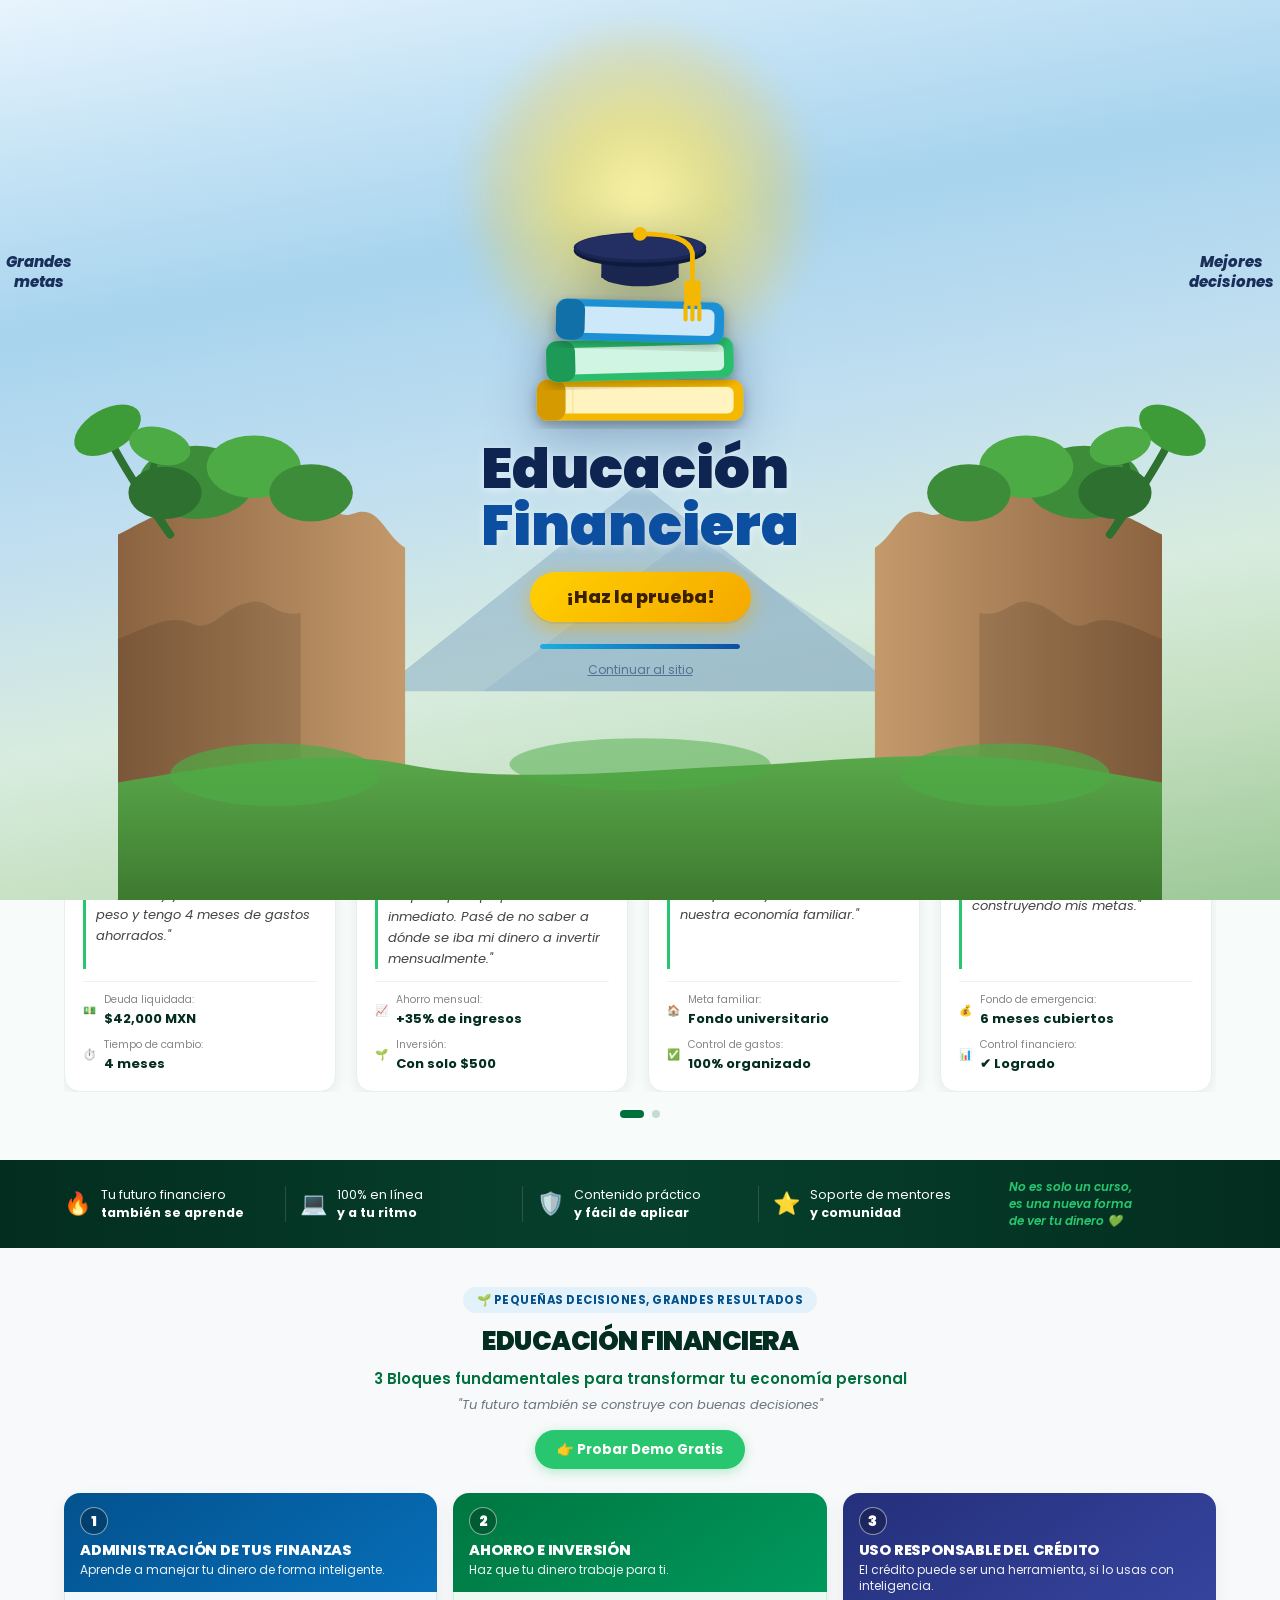
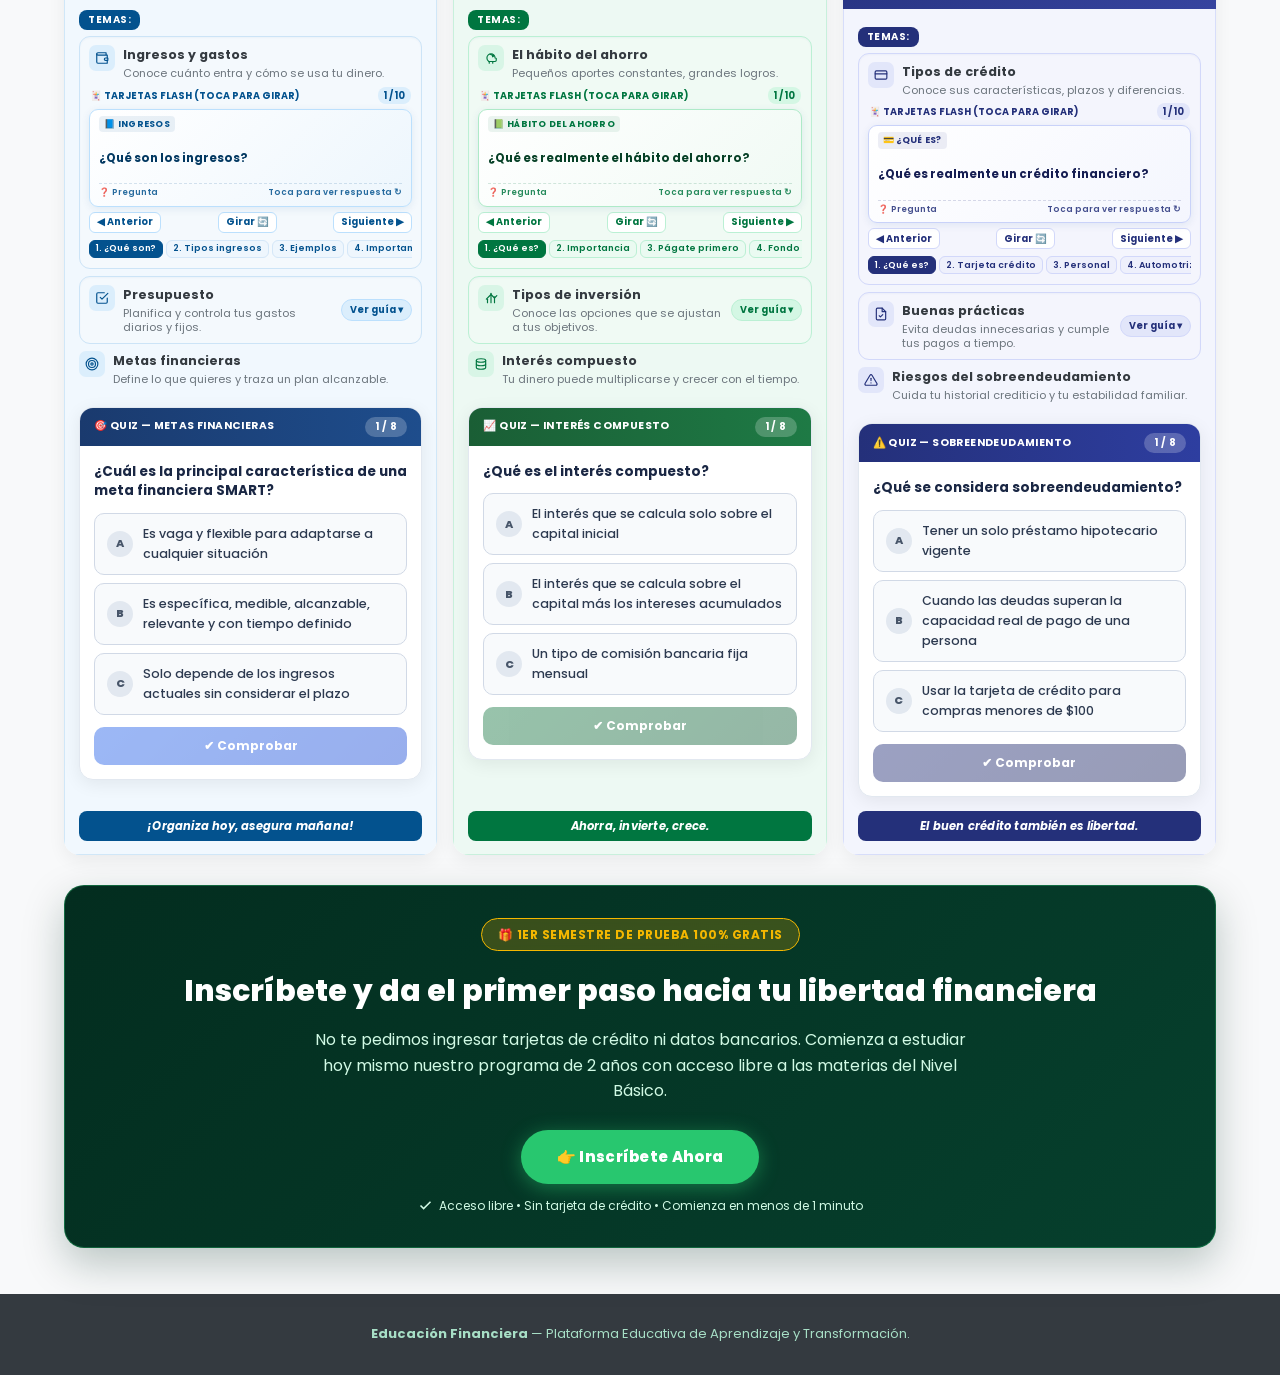
==== commit 00ce4ee5: "feat: carrusel horizontal de estudiantes y revertir navbar/hero" ====
--- a/index.html
+++ b/index.html
@@ -2537,7 +2537,243 @@
     /* ============================================================
        FIN QUIZ
        ============================================================ */
-  </style>
+  
+    /* ══════════════════════════════════════════════════════
+       MOCKUP STYLES (prefijo m-)
+       ══════════════════════════════════════════════════════ */
+
+    .m-accent { color: #28C76F; }
+
+    /* ── SECCIÓN ESTUDIANTES ── */
+    .m-estudiantes {
+      background: #f7fbf9;
+      padding: 52px 0 0;
+    }
+
+    .m-est-header {
+      display: flex;
+      align-items: flex-start;
+      justify-content: space-between;
+      margin-bottom: 28px;
+      flex-wrap: wrap;
+      gap: 14px;
+    }
+    .m-est-header-left {
+      display: flex;
+      align-items: center;
+      gap: 14px;
+    }
+    .m-est-icon {
+      width: 52px; height: 52px;
+      background: #00703C;
+      border-radius: 50%;
+      display: flex;
+      align-items: center;
+      justify-content: center;
+      flex-shrink: 0;
+    }
+    .m-est-title {
+      font-size: 26px;
+      font-weight: 800;
+      color: #1a1a2e;
+    }
+    .m-est-sub {
+      font-size: 13.5px;
+      color: #6C757D;
+      margin-top: 3px;
+    }
+
+    .m-est-header-right {
+      display: flex;
+      align-items: center;
+      gap: 20px;
+    }
+    .m-ya-badge {
+      font-size: 13px;
+      font-style: italic;
+      font-weight: 600;
+      color: #1a1a2e;
+      line-height: 1.5;
+      text-align: right;
+      position: relative;
+      padding-bottom: 20px;
+    }
+    .m-ya-arrow {
+      width: 50px; height: 34px;
+      position: absolute;
+      bottom: -8px; right: -8px;
+    }
+
+    /* Flechas de navegación */
+    .m-nav-btns { display: flex; gap: 10px; }
+    .m-nav-btn {
+      width: 42px; height: 42px;
+      border-radius: 50%;
+      background: #fff;
+      border: 2px solid #d4e8dc;
+      color: #00703C;
+      font-size: 24px;
+      font-weight: 700;
+      line-height: 1;
+      display: flex; align-items: center; justify-content: center;
+      cursor: pointer;
+      box-shadow: 0 2px 8px rgba(0,0,0,0.08);
+      transition: all 0.2s;
+    }
+    .m-nav-btn:hover {
+      background: #00703C;
+      color: #fff;
+      border-color: #00703C;
+    }
+
+    /* Carrusel */
+    .m-carousel-wrap { overflow: hidden; }
+    .m-carousel-track {
+      display: flex;
+      gap: 20px;
+      transition: transform 0.4s cubic-bezier(.25,.46,.45,.94);
+      will-change: transform;
+    }
+
+    /* Tarjeta */
+    .m-card {
+      flex: 0 0 272px;
+      background: #fff;
+      border-radius: 16px;
+      padding: 20px 18px 16px;
+      border: 1.5px solid #e4f0ea;
+      box-shadow: 0 3px 14px rgba(0,0,0,0.07);
+      display: flex;
+      flex-direction: column;
+      gap: 12px;
+      transition: transform 0.25s, box-shadow 0.25s;
+    }
+    .m-card:hover {
+      transform: translateY(-4px);
+      box-shadow: 0 10px 28px rgba(0,0,0,0.11);
+      border-color: #28C76F;
+    }
+
+    .m-card-top {
+      display: flex;
+      align-items: center;
+      gap: 10px;
+    }
+    .m-avatar {
+      width: 50px; height: 50px;
+      border-radius: 50%;
+      display: flex; align-items: center; justify-content: center;
+      font-size: 16px; font-weight: 800; color: #fff;
+      flex-shrink: 0;
+      overflow: hidden;
+    }
+    .m-avatar img { width:100%; height:100%; object-fit:cover; border-radius:50%; }
+    .m-av-green  { background: linear-gradient(135deg,#28C76F,#1a8a47); }
+    .m-av-teal   { background: linear-gradient(135deg,#00b4b4,#008080); }
+    .m-av-blue   { background: linear-gradient(135deg,#4a90d9,#1a5fa0); }
+    .m-av-purple { background: linear-gradient(135deg,#9b59b6,#6c3483); }
+    .m-av-red    { background: linear-gradient(135deg,#e74c3c,#a93226); }
+
+    .m-card-info { flex: 1; }
+    .m-card-info strong { display:block; font-size:14px; color:#1a1a2e; font-weight:700; }
+    .m-card-info span   { display:block; font-size:11px; color:#6C757D; margin-top:2px; }
+
+    .m-play-btn {
+      width: 30px; height: 30px;
+      border-radius: 50%;
+      background: #e9f6ee;
+      border: none;
+      color: #00703C;
+      font-size: 12px;
+      display: flex; align-items: center; justify-content: center;
+      cursor: pointer;
+      flex-shrink: 0;
+      padding-left: 2px;
+    }
+
+    .m-card-quote {
+      font-size: 13px;
+      color: #444;
+      font-style: italic;
+      line-height: 1.6;
+      padding-left: 10px;
+      border-left: 3px solid #28C76F;
+      flex: 1;
+    }
+
+    .m-card-metrics {
+      display: flex;
+      flex-direction: column;
+      gap: 7px;
+      border-top: 1px solid #eaf5ee;
+      padding-top: 10px;
+    }
+    .m-metric {
+      display: flex;
+      align-items: center;
+      gap: 8px;
+      font-size: 12px;
+    }
+    .m-metric-ico { font-size: 16px; }
+    .m-metric span  { display:block; font-size:10.5px; color:#888; }
+    .m-metric strong{ display:block; font-size:13px; font-weight:700; color:#032d1f; }
+
+    /* Dots */
+    .m-dots {
+      display: flex;
+      justify-content: center;
+      gap: 8px;
+      margin-top: 18px;
+      padding-bottom: 4px;
+    }
+    .m-dot {
+      width: 8px; height: 8px;
+      border-radius: 50%;
+      background: #c5ddd0;
+      cursor: pointer;
+      border: none;
+      transition: all 0.2s;
+    }
+    .m-dot.active {
+      background: #00703C;
+      width: 24px;
+      border-radius: 4px;
+    }
+
+    /* ── Barra de features ── */
+    .m-features-bar {
+      background: linear-gradient(90deg,#032d1f 0%,#06402d 50%,#032d1f 100%);
+      margin-top: 38px;
+      padding: 18px 0;
+    }
+    .m-features-inner {
+      display: flex;
+      align-items: center;
+      justify-content: space-between;
+      flex-wrap: wrap;
+      gap: 14px;
+    }
+    .m-feat {
+      display: flex;
+      align-items: center;
+      gap: 10px;
+      color: #fff;
+      font-size: 12.5px;
+      line-height: 1.45;
+      flex: 1;
+      min-width: 120px;
+    }
+    .m-feat + .m-feat { border-left: 1px solid rgba(255,255,255,0.14); padding-left: 14px; }
+    .m-feat-ico { font-size: 22px; flex-shrink: 0; }
+    .m-feat strong { font-weight: 700; }
+    .m-feat-cursive {
+      font-style: italic;
+      color: #28C76F !important;
+      font-weight: 600;
+      font-size: 12px;
+      border-left: none !important;
+    }
+</style>
 </head>
 <body>
 
@@ -2730,16 +2966,9 @@
         <span>Educación <strong>Financiera</strong></span>
       </a>
 
-      <ul class="nav-links">
-        <li><a href="index.html" class="active"><svg width="14" height="14" fill="none" stroke="currentColor" viewBox="0 0 24 24"><path stroke-linecap="round" stroke-linejoin="round" stroke-width="2" d="M3 9l9-7 9 7v11a2 2 0 01-2 2H5a2 2 0 01-2-2z"/></svg> Inicio</a></li>
-        <li><a href="#pilares"><svg width="14" height="14" fill="none" stroke="currentColor" viewBox="0 0 24 24"><path stroke-linecap="round" stroke-linejoin="round" stroke-width="2" d="M12 6.253v13m0-13C10.832 5.477 9.246 5 7.5 5S4.168 5.477 3 6.253v13C4.168 18.477 5.754 18 7.5 18s3.332.477 4.5 1.253m0-13C13.168 5.477 14.754 5 16.5 5c1.747 0 3.332.477 4.5 1.253v13C19.832 18.477 18.247 18 16.5 18c-1.746 0-3.332.477-4.5 1.253"/></svg> Aprender</a></li>
-        <li><a href="#herramientas"><svg width="14" height="14" fill="none" stroke="currentColor" viewBox="0 0 24 24"><path stroke-linecap="round" stroke-linejoin="round" stroke-width="2" d="M10.325 4.317c.426-1.756 2.924-1.756 3.35 0a1.724 1.724 0 002.573 1.066c1.543-.94 3.31.826 2.37 2.37a1.724 1.724 0 001.065 2.572c1.756.426 1.756 2.924 0 3.35a1.724 1.724 0 00-1.066 2.573c.94 1.543-.826 3.31-2.37 2.37a1.724 1.724 0 00-2.572 1.065c-.426 1.756-2.924 1.756-3.35 0a1.724 1.724 0 00-2.573-1.066c-1.543.94-3.31-.826-2.37-2.37a1.724 1.724 0 00-1.065-2.572c-1.756-.426-1.756-2.924 0-3.35a1.724 1.724 0 001.066-2.573c-.94-1.543.826-3.31 2.37-2.37.996.608 2.296.07 2.572-1.065z"/><circle cx="12" cy="12" r="3"/></svg> Herramientas</a></li>
-        <li><a href="#cuestionario"><svg width="14" height="14" fill="none" stroke="currentColor" viewBox="0 0 24 24"><path stroke-linecap="round" stroke-linejoin="round" stroke-width="2" d="M9 5H7a2 2 0 00-2 2v12a2 2 0 002 2h10a2 2 0 002-2V7a2 2 0 00-2-2h-2M9 5a2 2 0 002 2h2a2 2 0 002-2M9 5a2 2 0 012-2h2a2 2 0 012 2"/></svg> Cuestionario</a></li>
-      </ul>
-
       <div class="nav-actions">
         <a href="reticula.html" class="btn-demo-cta">
-          <span>👤 Probar Demo Gratis →</span>
+          <span>Probar Demo Gratis</span>
         </a>
       </div>
     </div>
@@ -2752,379 +2981,246 @@
     <section class="success-hero-section" id="testimonios">
       <div class="container">
 
-        <!-- HERO 2 COLUMNAS -->
-        <div class="hero-two-col">
-
-          <!-- COLUMNA IZQUIERDA: Texto + imagen persona -->
-          <div class="hero-left">
-            <div class="section-eyebrow">
-              <span>⭐ RESULTADOS REALES, CERO HUMO</span>
-            </div>
-            <h1>
-              Personas reales que recuperaron su paz y <span class="highlight">transformaron sus finanzas</span>
-            </h1>
-            <p>
-              Aquí no hay fórmulas mágicas ni promesas vacías. Descubre cómo personas comunes lograron liquidar deudas, crear ahorros de emergencia y empezar a invertir con nuestro método práctico paso a paso.
-            </p>
-            <div class="success-header-badges">
-              <span class="success-mini-tag">⏳ Carrera de 2 Años</span>
-              <span class="success-mini-tag">🏆 3 Niveles: Básico, Intermedio y Avanzado</span>
-              <span class="success-mini-tag">🎁 1er Semestre de prueba 100% GRATIS</span>
-            </div>
-
-            <!-- Imagen de persona + elemento flotante -->
-            <div class="hero-person-area">
-              <div class="hero-person-img">
-                <svg viewBox="0 0 260 320" xmlns="http://www.w3.org/2000/svg" style="width:100%;height:100%;">
-                  <defs>
-                    <radialGradient id="skinGrad" cx="50%" cy="40%" r="55%">
-                      <stop offset="0%" stop-color="#f5c5a3"/>
-                      <stop offset="100%" stop-color="#d4956b"/>
-                    </radialGradient>
-                    <linearGradient id="shirtGrad" x1="0%" y1="0%" x2="100%" y2="100%">
-                      <stop offset="0%" stop-color="#2d8c5b"/>
-                      <stop offset="100%" stop-color="#1a5e3a"/>
-                    </linearGradient>
-                    <radialGradient id="bgCircle" cx="50%" cy="50%" r="50%">
-                      <stop offset="0%" stop-color="rgba(40,199,111,0.25)"/>
-                      <stop offset="100%" stop-color="rgba(40,199,111,0)"/>
-                    </radialGradient>
-                  </defs>
-                  <!-- Fondo decorativo -->
-                  <circle cx="130" cy="190" r="135" fill="url(#bgCircle)"/>
-                  <ellipse cx="130" cy="300" rx="110" ry="28" fill="rgba(0,0,0,0.15)"/>
-                  <!-- Cuerpo / camisa verde -->
-                  <path d="M50,310 C50,240 80,210 130,205 C180,210 210,240 210,310 Z" fill="url(#shirtGrad)"/>
-                  <!-- Cuello -->
-                  <path d="M108,205 L130,225 L152,205 L145,190 L115,190 Z" fill="url(#skinGrad)"/>
-                  <!-- Cabeza -->
-                  <ellipse cx="130" cy="155" rx="52" ry="60" fill="url(#skinGrad)"/>
-                  <!-- Cabello oscuro -->
-                  <path d="M78,140 C78,100 104,78 130,78 C156,78 182,100 182,140 C182,120 175,95 155,88 C145,85 135,86 130,86 C125,86 115,85 105,88 C85,95 78,120 78,140 Z" fill="#2d1a10"/>
-                  <path d="M78,130 C78,110 82,95 90,88 L85,145 Z" fill="#2d1a10"/>
-                  <path d="M182,130 C182,110 178,95 170,88 L175,145 Z" fill="#2d1a10"/>
-                  <!-- Ojos -->
-                  <ellipse cx="112" cy="155" rx="8" ry="6" fill="#fff"/>
-                  <ellipse cx="112" cy="155" rx="5" ry="5" fill="#3d2010"/>
-                  <ellipse cx="148" cy="155" rx="8" ry="6" fill="#fff"/>
-                  <ellipse cx="148" cy="155" rx="5" ry="5" fill="#3d2010"/>
-                  <!-- Sonrisa -->
-                  <path d="M113,178 Q130,194 147,178" stroke="#a06040" stroke-width="3" fill="none" stroke-linecap="round"/>
-                  <!-- Mejillas -->
-                  <ellipse cx="104" cy="172" rx="9" ry="6" fill="rgba(220,130,100,0.3)"/>
-                  <ellipse cx="156" cy="172" rx="9" ry="6" fill="rgba(220,130,100,0.3)"/>
-                  <!-- Laptop (decorativo) -->
-                  <rect x="68" y="272" width="124" height="6" rx="3" fill="#1a3a25"/>
-                  <rect x="78" y="245" width="104" height="30" rx="5" fill="#264d35"/>
-                  <rect x="82" y="249" width="96" height="22" rx="3" fill="#1a8c52"/>
-                  <!-- Texto en pantalla -->
-                  <rect x="86" y="254" width="40" height="3" rx="1" fill="rgba(255,255,255,0.7)"/>
-                  <rect x="86" y="260" width="60" height="3" rx="1" fill="rgba(255,255,255,0.5)"/>
-                  <rect x="86" y="266" width="30" height="3" rx="1" fill="#F5B800"/>
-                </svg>
-              </div>
-              <!-- Elemento flotante: "Tú también puedes" -->
-              <div class="hero-float-bubble">
-                <span class="float-icon">✨</span>
-                <span>Tú también<br><strong>puedes</strong></span>
-              </div>
-              <!-- Elemento flotante: Metas financieras -->
-              <div class="hero-float-metas">
-                <div class="metas-icon">📈</div>
-                <div>
-                  <div class="metas-label">Metas</div>
-                  <div class="metas-value">financieras</div>
-                </div>
-              </div>
-            </div>
+        <div class="success-header">
+          <div class="section-eyebrow">
+            <span>✨ RESULTADOS REALES, CERO HUMO</span>
           </div>
-
-          <!-- COLUMNA DERECHA: Panel de accesos rápidos -->
-          <div class="hero-right">
-            <div class="hero-quick-panel">
-              <a href="#pilares" class="quick-btn quick-aprende">
-                <span class="qb-icon">📚</span>
-                <span class="qb-label">Aprende</span>
-              </a>
-              <a href="#ahorro" class="quick-btn quick-ahorra">
-                <span class="qb-icon">💰</span>
-                <span class="qb-label">Ahorra</span>
-              </a>
-              <a href="#inversiones" class="quick-btn quick-invierte">
-                <span class="qb-icon">📊</span>
-                <span class="qb-label">Invierte</span>
-              </a>
-            </div>
-
-            <!-- Decorativo: gráfica de crecimiento -->
-            <div class="hero-chart-deco">
-              <svg viewBox="0 0 200 120" xmlns="http://www.w3.org/2000/svg" style="width:100%;max-width:200px;opacity:0.85">
-                <defs>
-                  <linearGradient id="chartGrad" x1="0%" y1="0%" x2="0%" y2="100%">
-                    <stop offset="0%" stop-color="rgba(40,199,111,0.4)"/>
-                    <stop offset="100%" stop-color="rgba(40,199,111,0)"/>
-                  </linearGradient>
-                </defs>
-                <path d="M10,100 L30,85 L60,70 L80,60 L100,45 L130,30 L160,18 L190,10 L190,110 L10,110 Z" fill="url(#chartGrad)"/>
-                <path d="M10,100 L30,85 L60,70 L80,60 L100,45 L130,30 L160,18 L190,10" stroke="#28C76F" stroke-width="3" fill="none" stroke-linecap="round" stroke-linejoin="round"/>
-                <circle cx="190" cy="10" r="5" fill="#28C76F"/>
-                <text x="175" y="8" font-size="10" fill="#28C76F" font-family="sans-serif">+↑</text>
-              </svg>
-            </div>
-
-            <!-- Alcancía decorativa -->
-            <div class="hero-piggy">
-              <span style="font-size:52px;">🐷</span>
-            </div>
-
-            <!-- Planta decorativa -->
-            <div class="hero-plant">
-              <span style="font-size:36px;">🌿</span>
-            </div>
+          <h1>
+            Personas reales que recuperaron su paz y <span class="highlight">transformaron sus finanzas</span>
+          </h1>
+          <p>
+            Aquí no hay fórmulas mágicas ni promesas vacías. Descubre cómo personas con ingresos comunes lograron liquidar deudas, crear ahorros de emergencia y empezar a invertir con nuestro método práctico paso a paso.
+          </p>
+          <div class="success-header-badges">
+            <span class="success-mini-tag">⏳ Carrera de 2 Años</span>
+            <span class="success-mini-tag">🏆 3 Niveles: Básico, Intermedio y Avanzado</span>
+            <span class="success-mini-tag">🎁 1er Semestre de prueba 100% GRATIS</span>
           </div>
-
-        </div><!-- fin hero-two-col -->
+        </div>
 
       </div>
     </section>
 
-    <!-- ============================================================
-         2. SECCIÓN: LOS 3 PILARES DE EDUCACIÓN FINANCIERA (INFOGRAFÍA)
-         ============================================================ -->
-    <!-- ============================================================
-     SECCIÓN: NUESTROS ESTUDIANTES (CARRUSEL CON UX MEJORADO)
-     ============================================================ -->
-    <section class="estudiantes-section" id="estudiantes">
-      <div class="container">
-
-        <!-- Header de la sección -->
-        <div class="estudiantes-header">
-          <div class="estudiantes-header-left">
-            <div class="estudiantes-icon-wrap">
-              <svg width="28" height="28" viewBox="0 0 24 24" fill="none" stroke="currentColor" stroke-width="2" stroke-linecap="round" stroke-linejoin="round"><path d="M17 21v-2a4 4 0 0 0-4-4H5a4 4 0 0 0-4 4v2"/><circle cx="9" cy="7" r="4"/><path d="M23 21v-2a4 4 0 0 0-3-3.87"/><path d="M16 3.13a4 4 0 0 1 0 7.75"/></svg>
+<!-- ══════════════════════════════════════════════════════
+     SECCIÓN NUESTROS ESTUDIANTES (carrusel fiel al mockup)
+     ══════════════════════════════════════════════════════ -->
+<section class="m-estudiantes" id="estudiantes">
+  <div class="container">
+
+    <!-- Header de sección -->
+    <div class="m-est-header">
+      <div class="m-est-header-left">
+        <div class="m-est-icon">
+          <svg width="22" height="22" viewBox="0 0 24 24" fill="none" stroke="#fff" stroke-width="2" stroke-linecap="round" stroke-linejoin="round"><path d="M17 21v-2a4 4 0 0 0-4-4H5a4 4 0 0 0-4 4v2"/><circle cx="9" cy="7" r="4"/><path d="M23 21v-2a4 4 0 0 0-3-3.87"/><path d="M16 3.13a4 4 0 0 1 0 7.75"/></svg>
+        </div>
+        <div>
+          <h2 class="m-est-title">Nuestros <span class="m-accent">estudiantes</span></h2>
+          <p class="m-est-sub">Historias reales de personas que decidieron cambiar su futuro.</p>
+        </div>
+      </div>
+      <div class="m-est-header-right">
+        <div class="m-ya-badge">
+          Ellos ya<br>lo lograron,<br><strong>¿y tú?</strong>
+          <svg class="m-ya-arrow" viewBox="0 0 60 50" fill="none" xmlns="http://www.w3.org/2000/svg">
+            <path d="M5 45 C25 45 45 25 55 5" stroke="#28C76F" stroke-width="3" stroke-linecap="round"/>
+            <path d="M48 3 L55 5 L50 12" stroke="#28C76F" stroke-width="3" stroke-linecap="round" stroke-linejoin="round"/>
+          </svg>
+        </div>
+        <div class="m-nav-btns">
+          <button class="m-nav-btn" id="mPrev" onclick="mCarousel(-1)">&#8249;</button>
+          <button class="m-nav-btn" id="mNext" onclick="mCarousel(1)">&#8250;</button>
+        </div>
+      </div>
+    </div>
+
+    <!-- Track del carrusel -->
+    <div class="m-carousel-wrap">
+      <div class="m-carousel-track" id="mTrack">
+
+        <!-- Tarjeta 1 -->
+        <div class="m-card">
+          <div class="m-card-top">
+            <div class="m-avatar m-av-green">
+              <img src="img/avatar-carlos.jpg" alt="Carlos Ramírez"
+                   onerror="this.style.display='none'; this.parentNode.innerText='CR'">
             </div>
-            <div>
-              <h2>Nuestros <span class="highlight-green">estudiantes</span></h2>
-              <p class="estudiantes-subtitle">Historias reales de personas que decidieron cambiar su futuro.</p>
+            <div class="m-card-info">
+              <strong>Carlos Ramírez</strong>
+              <span>34 años • Empleado administrativo</span>
             </div>
+            <div class="m-play-btn">▶</div>
           </div>
-          <div class="estudiantes-header-right">
-            <div class="ya-lograron-badge">
-              <span>Ellos ya<br>lo lograron,<br><strong>¿y tú?</strong></span>
-              <svg class="badge-arrow" viewBox="0 0 60 40" fill="none" xmlns="http://www.w3.org/2000/svg">
-                <path d="M5 35 C20 35 40 25 55 5" stroke="#28C76F" stroke-width="3" stroke-linecap="round" fill="none"/>
-                <path d="M48 3 L55 5 L50 12" stroke="#28C76F" stroke-width="3" stroke-linecap="round" stroke-linejoin="round" fill="none"/>
-              </svg>
+          <p class="m-card-quote">
+            "Vivía estresado, pagando mínimos en 3 tarjetas y llegando a fin de quincena en ceros.
+            En la Unidad 1 entendí cómo renegociar con el banco sin trucos. Hoy ya no debo un solo
+            peso y tengo 4 meses de gastos ahorrados."
+          </p>
+          <div class="m-card-metrics">
+            <div class="m-metric">
+              <span class="m-metric-ico">💵</span>
+              <div><span>Deuda liquidada:</span><strong>$42,000 MXN</strong></div>
             </div>
-            <!-- Flechas de navegación -->
-            <div class="carousel-nav-btns">
-              <button class="carousel-btn" id="prevBtn" onclick="moveCarousel(-1)" aria-label="Anterior">&#8249;</button>
-              <button class="carousel-btn" id="nextBtn" onclick="moveCarousel(1)" aria-label="Siguiente">&#8250;</button>
+            <div class="m-metric">
+              <span class="m-metric-ico">⏱️</span>
+              <div><span>Tiempo de cambio:</span><strong>4 meses</strong></div>
             </div>
           </div>
         </div>
 
-        <!-- Carrusel de testimonios -->
-        <div class="testimonios-carousel-wrap" id="testimoniosCarousel">
-          <div class="testimonios-track" id="testimoniosTrack">
-
-            <!-- Tarjeta 1 -->
-            <div class="testimonio-card">
-              <div class="testimonio-top">
-                <div class="testimonio-avatar" style="background: linear-gradient(135deg,#28C76F,#1a8c48);">CR</div>
-                <div class="testimonio-info">
-                  <h4>Carlos Ramírez</h4>
-                  <p>34 años • Empleado administrativo</p>
-                </div>
-                <div class="testimonio-play">
-                  <svg width="20" height="20" viewBox="0 0 24 24" fill="currentColor"><circle cx="12" cy="12" r="10"/><polygon points="10,8 16,12 10,16" fill="white"/></svg>
-                </div>
-              </div>
-              <blockquote class="testimonio-quote">
-                "Vivía estresado, pagando mínimos en 3 tarjetas y llegando a fin de quincena en ceros. En la Unidad 1 entendí cómo renegociar con el banco sin trucos. Hoy ya no debo un solo peso y tengo 4 meses de gastos ahorrados."
-              </blockquote>
-              <div class="testimonio-metrics">
-                <div class="t-metric">
-                  <svg width="16" height="16" viewBox="0 0 24 24" fill="none" stroke="#28C76F" stroke-width="2"><path d="M12 2v20M17 5H9.5a3.5 3.5 0 0 0 0 7h5a3.5 3.5 0 0 1 0 7H6"/></svg>
-                  <div><span>Deuda liquidada:</span><strong>$42,000 MXN</strong></div>
-                </div>
-                <div class="t-metric">
-                  <svg width="16" height="16" viewBox="0 0 24 24" fill="none" stroke="#28C76F" stroke-width="2"><circle cx="12" cy="12" r="10"/><polyline points="12 6 12 12 16 14"/></svg>
-                  <div><span>Tiempo de cambio:</span><strong>4 meses</strong></div>
-                </div>
-              </div>
+        <!-- Tarjeta 2 -->
+        <div class="m-card">
+          <div class="m-card-top">
+            <div class="m-avatar m-av-teal">
+              <img src="img/avatar-mariana.jpg" alt="Mariana González"
+                   onerror="this.style.display='none'; this.parentNode.innerText='MG'">
             </div>
-
-            <!-- Tarjeta 2 (DESTACADA) -->
-            <div class="testimonio-card featured">
-              <span class="story-badge">⭐ Historia DESTACADA</span>
-              <div class="testimonio-top">
-                <div class="testimonio-avatar" style="background: linear-gradient(135deg,#F5B800,#d4940a); color:#fff; border-color: #F5B800;">MG</div>
-                <div class="testimonio-info">
-                  <h4>Mariana González</h4>
-                  <p>29 años • Independiente</p>
-                </div>
-                <div class="testimonio-play">
-                  <svg width="20" height="20" viewBox="0 0 24 24" fill="#F5B800"><circle cx="12" cy="12" r="10"/><polygon points="10,8 16,12 10,16" fill="white"/></svg>
-                </div>
-              </div>
-              <blockquote class="testimonio-quote">
-                "Siempre creí que la educación financiera era para ricos o cursos de vendehumos en redes. Esta plataforma me dio plantillas simples que apliqué de inmediato. Pasé de no saber a dónde se iba mi dinero a invertir mensualmente."
-              </blockquote>
-              <div class="testimonio-metrics">
-                <div class="t-metric">
-                  <svg width="16" height="16" viewBox="0 0 24 24" fill="none" stroke="#28C76F" stroke-width="2"><polyline points="22 7 13.5 15.5 8.5 10.5 2 17"/><polyline points="16 7 22 7 22 13"/></svg>
-                  <div><span>Ahorro mensual:</span><strong>+35% de ingresos</strong></div>
-                </div>
-                <div class="t-metric">
-                  <svg width="16" height="16" viewBox="0 0 24 24" fill="none" stroke="#28C76F" stroke-width="2"><line x1="12" y1="1" x2="12" y2="23"/><path d="M17 5H9.5a3.5 3.5 0 0 0 0 7h5a3.5 3.5 0 0 1 0 7H6"/></svg>
-                  <div><span>Primera inversión:</span><strong>Con solo $500</strong></div>
-                </div>
-              </div>
+            <div class="m-card-info">
+              <strong>Mariana González</strong>
+              <span>29 años • Independiente</span>
             </div>
-
-            <!-- Tarjeta 3 -->
-            <div class="testimonio-card">
-              <div class="testimonio-top">
-                <div class="testimonio-avatar" style="background: linear-gradient(135deg,#3a7bd5,#1a4fa0);">RS</div>
-                <div class="testimonio-info">
-                  <h4>Roberto y Silvia</h4>
-                  <p>Pareja y padres de familia • 41 años</p>
-                </div>
-                <div class="testimonio-play">
-                  <svg width="20" height="20" viewBox="0 0 24 24" fill="currentColor"><circle cx="12" cy="12" r="10"/><polygon points="10,8 16,12 10,16" fill="white"/></svg>
-                </div>
-              </div>
-              <blockquote class="testimonio-quote">
-                "El dinero era motivo de discusiones cada fin de mes. Al tomar el curso juntos fijamos metas claras para la educación de nuestros hijos. Hoy tenemos tranquilidad y control total de nuestra economía familiar."
-              </blockquote>
-              <div class="testimonio-metrics">
-                <div class="t-metric">
-                  <svg width="16" height="16" viewBox="0 0 24 24" fill="none" stroke="#28C76F" stroke-width="2"><path d="M3 9l9-7 9 7v11a2 2 0 01-2 2H5a2 2 0 01-2-2z"/></svg>
-                  <div><span>Meta familiar:</span><strong>Fondo universitario</strong></div>
-                </div>
-                <div class="t-metric">
-                  <svg width="16" height="16" viewBox="0 0 24 24" fill="none" stroke="#28C76F" stroke-width="2"><path d="M9 11l3 3L22 4"/><path d="M21 12v7a2 2 0 01-2 2H5a2 2 0 01-2-2V5a2 2 0 012-2h11"/></svg>
-                  <div><span>Control de gastos:</span><strong>100% organizado</strong></div>
-                </div>
-              </div>
+            <div class="m-play-btn">▶</div>
+          </div>
+          <p class="m-card-quote">
+            "Siempre creí que la educación financiera era para ricos o cursos de vendehumos en redes.
+            Esta plataforma me dio plantillas simples que apliqué de inmediato. Pasé de no saber a
+            dónde se iba mi dinero a invertir mensualmente."
+          </p>
+          <div class="m-card-metrics">
+            <div class="m-metric">
+              <span class="m-metric-ico">📈</span>
+              <div><span>Ahorro mensual:</span><strong>+35% de ingresos</strong></div>
             </div>
-
-            <!-- Tarjeta 4 -->
-            <div class="testimonio-card">
-              <div class="testimonio-top">
-                <div class="testimonio-avatar" style="background: linear-gradient(135deg,#8e44ad,#6c3483);">JM</div>
-                <div class="testimonio-info">
-                  <h4>Jorge Martínez</h4>
-                  <p>28 años • Vendedor</p>
-                </div>
-                <div class="testimonio-play">
-                  <svg width="20" height="20" viewBox="0 0 24 24" fill="currentColor"><circle cx="12" cy="12" r="10"/><polygon points="10,8 16,12 10,16" fill="white"/></svg>
-                </div>
-              </div>
-              <blockquote class="testimonio-quote">
-                "Pasaba de comisión en comisión sin guardar nada y ahora ya tengo mi fondo de emergencia. El curso me enseñó a planear y a ser constante. Hoy tengo más tranquilidad y estoy construyendo mis metas."
-              </blockquote>
-              <div class="testimonio-metrics">
-                <div class="t-metric">
-                  <svg width="16" height="16" viewBox="0 0 24 24" fill="none" stroke="#28C76F" stroke-width="2"><circle cx="12" cy="12" r="10"/><path d="M12 8v4l3 3"/></svg>
-                  <div><span>Fondo de emergencia:</span><strong>6 meses cubiertos</strong></div>
-                </div>
-                <div class="t-metric">
-                  <svg width="16" height="16" viewBox="0 0 24 24" fill="none" stroke="#28C76F" stroke-width="2"><path d="M22 11.08V12a10 10 0 1 1-5.93-9.14"/><polyline points="22 4 12 14.01 9 11.01"/></svg>
-                  <div><span>Control financiero:</span><strong>100% logrado</strong></div>
-                </div>
-              </div>
+            <div class="m-metric">
+              <span class="m-metric-ico">🌱</span>
+              <div><span>Inversión:</span><strong>Con solo $500</strong></div>
             </div>
-
-            <!-- Tarjeta 5 -->
-            <div class="testimonio-card">
-              <div class="testimonio-top">
-                <div class="testimonio-avatar" style="background: linear-gradient(135deg,#e74c3c,#a93226);">AL</div>
-                <div class="testimonio-info">
-                  <h4>Ana López</h4>
-                  <p>31 años • Enfermera</p>
-                </div>
-                <div class="testimonio-play">
-                  <svg width="20" height="20" viewBox="0 0 24 24" fill="currentColor"><circle cx="12" cy="12" r="10"/><polygon points="10,8 16,12 10,16" fill="white"/></svg>
-                </div>
-              </div>
-              <blockquote class="testimonio-quote">
-                "Tenía varias deudas pequeñas que me ahogaban y no veía la salida. Aprendí a hacer un presupuesto base cero y a negociar. En 8 meses logré saldar todo y ahora ahorro el 20% de mi sueldo sin esfuerzo."
-              </blockquote>
-              <div class="testimonio-metrics">
-                <div class="t-metric">
-                  <svg width="16" height="16" viewBox="0 0 24 24" fill="none" stroke="#28C76F" stroke-width="2"><path d="M12 2v20M17 5H9.5a3.5 3.5 0 0 0 0 7h5a3.5 3.5 0 0 1 0 7H6"/></svg>
-                  <div><span>Deudas liquidadas:</span><strong>$28,500 MXN</strong></div>
-                </div>
-                <div class="t-metric">
-                  <svg width="16" height="16" viewBox="0 0 24 24" fill="none" stroke="#28C76F" stroke-width="2"><polyline points="22 7 13.5 15.5 8.5 10.5 2 17"/><polyline points="16 7 22 7 22 13"/></svg>
-                  <div><span>Ahorro mensual:</span><strong>20% de sueldo</strong></div>
-                </div>
-              </div>
-            </div>
-
-            <!-- Tarjeta 6 -->
-            <div class="testimonio-card">
-              <div class="testimonio-top">
-                <div class="testimonio-avatar" style="background: linear-gradient(135deg,#1abc9c,#16a085);">FV</div>
-                <div class="testimonio-info">
-                  <h4>Fernando Vargas</h4>
-                  <p>42 años • Obrero especializado</p>
-                </div>
-                <div class="testimonio-play">
-                  <svg width="20" height="20" viewBox="0 0 24 24" fill="currentColor"><circle cx="12" cy="12" r="10"/><polygon points="10,8 16,12 10,16" fill="white"/></svg>
-                </div>
-              </div>
-              <blockquote class="testimonio-quote">
-                "Creí que con mi sueldo nunca podría invertir. Me equivoqué. Con poco empecé en CETES y ya estoy diversificando. Ahora sé que invertir es para todos, no solo para ricos."
-              </blockquote>
-              <div class="testimonio-metrics">
-                <div class="t-metric">
-                  <svg width="16" height="16" viewBox="0 0 24 24" fill="none" stroke="#28C76F" stroke-width="2"><line x1="12" y1="1" x2="12" y2="23"/><path d="M17 5H9.5a3.5 3.5 0 0 0 0 7h5a3.5 3.5 0 0 1 0 7H6"/></svg>
-                  <div><span>Capital invertido:</span><strong>$32,000 MXN</strong></div>
-                </div>
-                <div class="t-metric">
-                  <svg width="16" height="16" viewBox="0 0 24 24" fill="none" stroke="#28C76F" stroke-width="2"><polyline points="22 7 13.5 15.5 8.5 10.5 2 17"/><polyline points="16 7 22 7 22 13"/></svg>
-                  <div><span>Rendimiento anual:</span><strong>+11% promedio</strong></div>
-                </div>
-              </div>
-            </div>
-
           </div>
         </div>
 
-        <!-- Dots indicadores -->
-        <div class="carousel-dots" id="carouselDots"></div>
-
-      </div>
-
-      <!-- BARRA DE FEATURES -->
-      <div class="features-bar">
-        <div class="container features-bar-inner">
-          <div class="feature-item">
-            <span class="feature-icon">🔥</span>
-            <span>Tu futuro financiero<br><strong>también se aprende</strong></span>
+        <!-- Tarjeta 3 -->
+        <div class="m-card">
+          <div class="m-card-top">
+            <div class="m-avatar m-av-blue">
+              <img src="img/avatar-roberto.jpg" alt="Roberto y Silvia"
+                   onerror="this.style.display='none'; this.parentNode.innerText='RS'">
+            </div>
+            <div class="m-card-info">
+              <strong>Roberto y Silvia</strong>
+              <span>Pareja y padres de familia • 41 años</span>
+            </div>
+            <div class="m-play-btn">▶</div>
           </div>
-          <div class="feature-item">
-            <span class="feature-icon">💻</span>
-            <span>100% en línea<br><strong>y a tu ritmo</strong></span>
-          </div>
-          <div class="feature-item">
-            <span class="feature-icon">🛡️</span>
-            <span>Contenido práctico<br><strong>y fácil de aplicar</strong></span>
-          </div>
-          <div class="feature-item">
-            <span class="feature-icon">⭐</span>
-            <span>Soporte de mentores<br><strong>y comunidad</strong></span>
-          </div>
-          <div class="feature-item feature-handwritten">
-            <span style="font-size:13px; font-style:italic; color:#28C76F; font-weight:600;">No es solo un curso,<br>es una nueva forma<br>de ver tu dinero 💚</span>
+          <p class="m-card-quote">
+            "El dinero era motivo de discusiones cada fin de mes. Al tomar el curso juntos fijamos
+            metas claras para la educación de nuestros hijos. Hoy tenemos tranquilidad y control
+            total de nuestra economía familiar."
+          </p>
+          <div class="m-card-metrics">
+            <div class="m-metric">
+              <span class="m-metric-ico">🏠</span>
+              <div><span>Meta familiar:</span><strong>Fondo universitario</strong></div>
+            </div>
+            <div class="m-metric">
+              <span class="m-metric-ico">✅</span>
+              <div><span>Control de gastos:</span><strong>100% organizado</strong></div>
+            </div>
           </div>
         </div>
+
+        <!-- Tarjeta 4 -->
+        <div class="m-card">
+          <div class="m-card-top">
+            <div class="m-avatar m-av-purple">
+              <img src="img/avatar-jorge.jpg" alt="Jorge Martínez"
+                   onerror="this.style.display='none'; this.parentNode.innerText='JM'">
+            </div>
+            <div class="m-card-info">
+              <strong>Jorge Martínez</strong>
+              <span>Vendedor • 28 años</span>
+            </div>
+            <div class="m-play-btn">▶</div>
+          </div>
+          <p class="m-card-quote">
+            "Pasaba de comisión en comisión sin guardar nada y ahora ya tengo mi fondo de emergencia.
+            El curso me enseñó a planear y a ser constante. Hoy tengo más tranquilidad y estoy
+            construyendo mis metas."
+          </p>
+          <div class="m-card-metrics">
+            <div class="m-metric">
+              <span class="m-metric-ico">💰</span>
+              <div><span>Fondo de emergencia:</span><strong>6 meses cubiertos</strong></div>
+            </div>
+            <div class="m-metric">
+              <span class="m-metric-ico">📊</span>
+              <div><span>Control financiero:</span><strong>✔ Logrado</strong></div>
+            </div>
+          </div>
+        </div>
+
+        <!-- Tarjeta 5 -->
+        <div class="m-card">
+          <div class="m-card-top">
+            <div class="m-avatar m-av-red">
+              <img src="img/avatar-ana.jpg" alt="Ana López"
+                   onerror="this.style.display='none'; this.parentNode.innerText='AL'">
+            </div>
+            <div class="m-card-info">
+              <strong>Ana López</strong>
+              <span>31 años • Enfermera</span>
+            </div>
+            <div class="m-play-btn">▶</div>
+          </div>
+          <p class="m-card-quote">
+            "Tenía varias deudas pequeñas que me ahogaban y no veía la salida. Aprendí a hacer un
+            presupuesto base cero y a negociar. En 8 meses logré saldar todo y ahora ahorro el 20%
+            de mi sueldo sin esfuerzo."
+          </p>
+          <div class="m-card-metrics">
+            <div class="m-metric">
+              <span class="m-metric-ico">💵</span>
+              <div><span>Deudas liquidadas:</span><strong>$28,500 MXN</strong></div>
+            </div>
+            <div class="m-metric">
+              <span class="m-metric-ico">📈</span>
+              <div><span>Ahorro mensual:</span><strong>20% de sueldo</strong></div>
+            </div>
+          </div>
+        </div>
+
+      </div><!-- /track -->
+    </div><!-- /carousel-wrap -->
+
+    <!-- Dots -->
+    <div class="m-dots" id="mDots"></div>
+
+  </div>
+
+  <!-- ── Barra inferior de features ── -->
+  <div class="m-features-bar">
+    <div class="container m-features-inner">
+      <div class="m-feat">
+        <span class="m-feat-ico">🔥</span>
+        <div>Tu futuro financiero<br><strong>también se aprende</strong></div>
       </div>
-
-    </section>
+      <div class="m-feat">
+        <span class="m-feat-ico">💻</span>
+        <div>100% en línea<br><strong>y a tu ritmo</strong></div>
+      </div>
+      <div class="m-feat">
+        <span class="m-feat-ico">🛡️</span>
+        <div>Contenido práctico<br><strong>y fácil de aplicar</strong></div>
+      </div>
+      <div class="m-feat">
+        <span class="m-feat-ico">⭐</span>
+        <div>Soporte de mentores<br><strong>y comunidad</strong></div>
+      </div>
+      <div class="m-feat m-feat-cursive">
+        No es solo un curso,<br>es una nueva forma<br>de ver tu dinero 💚
+      </div>
+    </div>
+  </div>
+
+</section>
 <section class="pillars-overview-section" id="pilares">
       <div class="container">
         
@@ -4901,14 +4997,14 @@
       ]
     });
   </script>
-  <!-- CARRUSEL TESTIMONIOS JS -->
+  <!-- CARRUSEL ESTUDIANTES JS -->
   <script>
     (function() {
-      const track = document.getElementById('testimoniosTrack');
-      const dotsContainer = document.getElementById('carouselDots');
+      const track = document.getElementById('mTrack');
+      const dotsContainer = document.getElementById('mDots');
       if (!track) return;
 
-      const cards = track.querySelectorAll('.testimonio-card');
+      const cards = track.querySelectorAll('.m-card');
       const cardCount = cards.length;
       let currentIndex = 0;
       let cardWidth = 0;
@@ -4928,14 +5024,14 @@
         const groups = Math.ceil(cardCount / visibleCount);
         for (let i = 0; i < groups; i++) {
           const dot = document.createElement('button');
-          dot.className = 'carousel-dot' + (i === 0 ? ' active' : '');
+          dot.className = 'm-dot' + (i === 0 ? ' active' : '');
           dot.addEventListener('click', function() { goTo(i * visibleCount); });
           dotsContainer.appendChild(dot);
         }
       }
 
       function updateDots() {
-        const dots = dotsContainer.querySelectorAll('.carousel-dot');
+        const dots = dotsContainer.querySelectorAll('.m-dot');
         const activeGroup = Math.floor(currentIndex / visibleCount);
         dots.forEach((d, i) => d.classList.toggle('active', i === activeGroup));
       }
@@ -4954,7 +5050,7 @@
         updateDots();
       }
 
-      window.moveCarousel = function(dir) {
+      window.mCarousel = function(dir) {
         goTo(currentIndex + dir * visibleCount);
       };
 
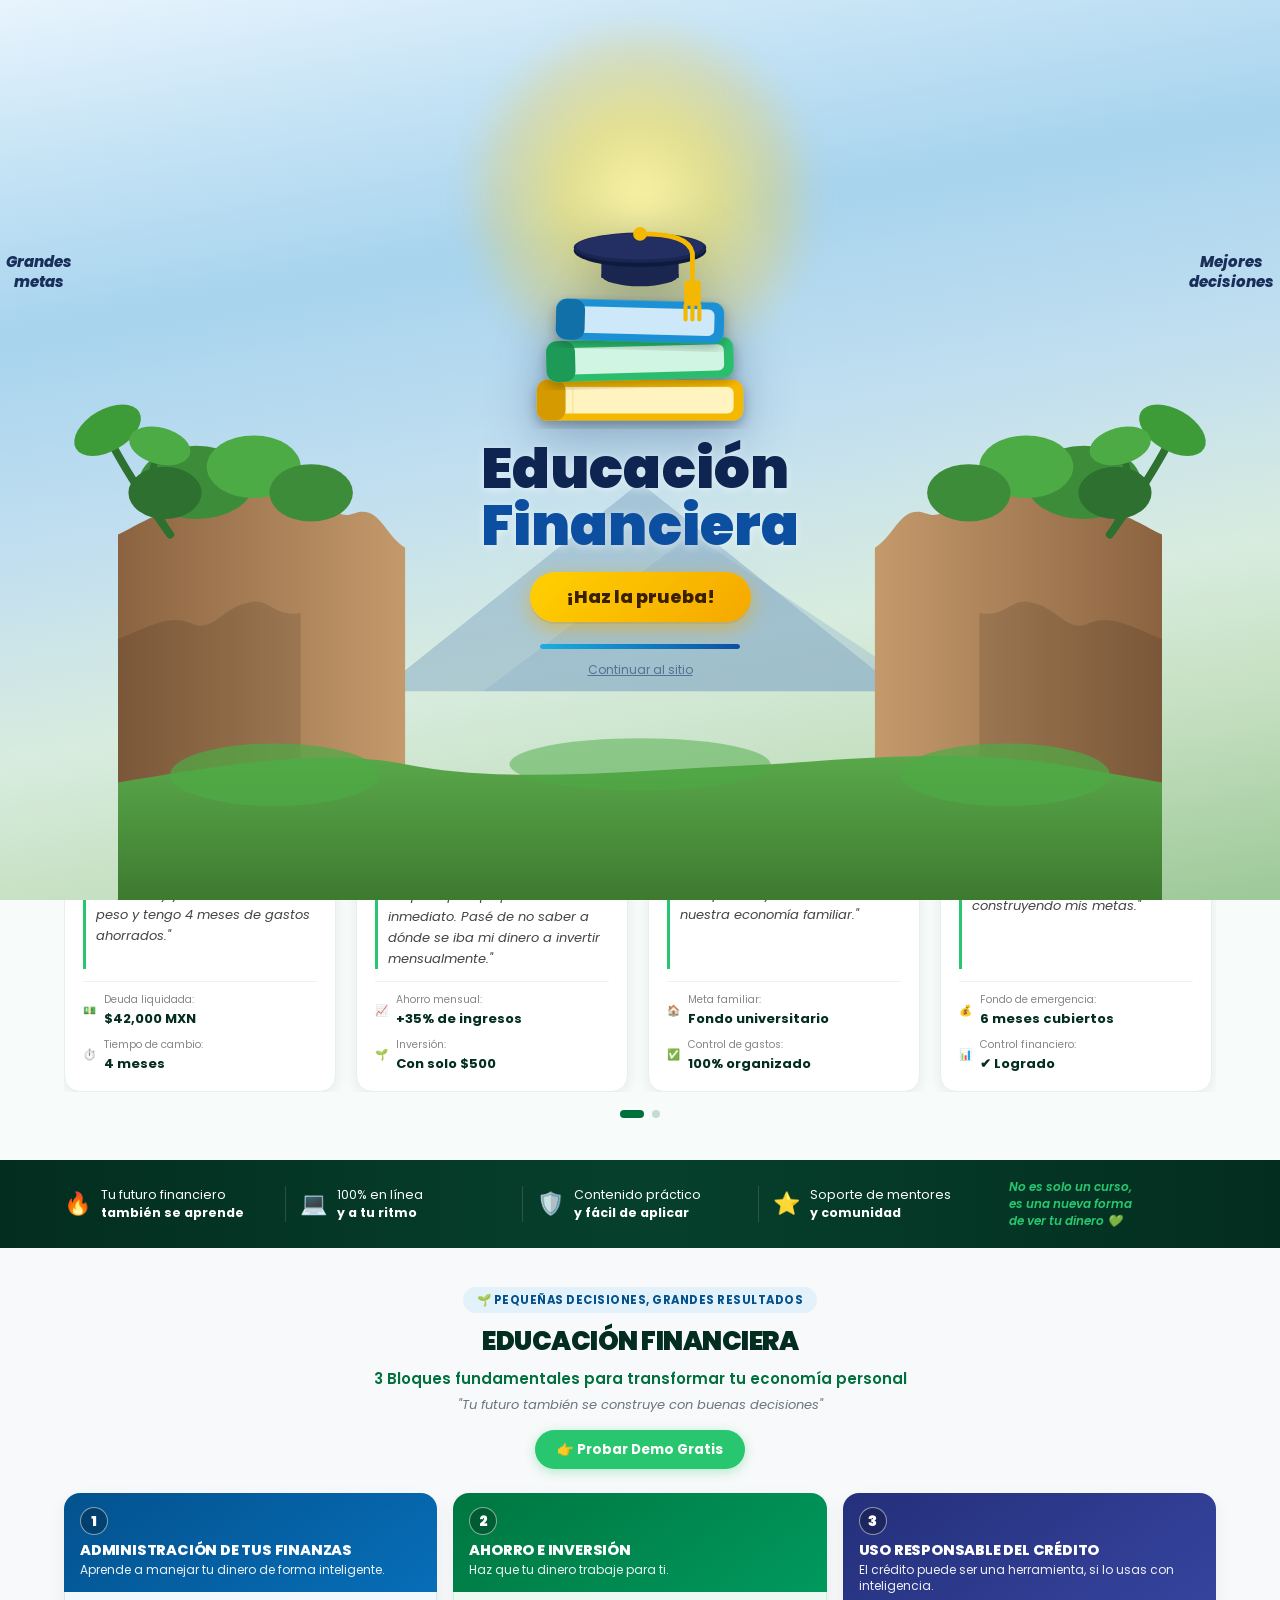
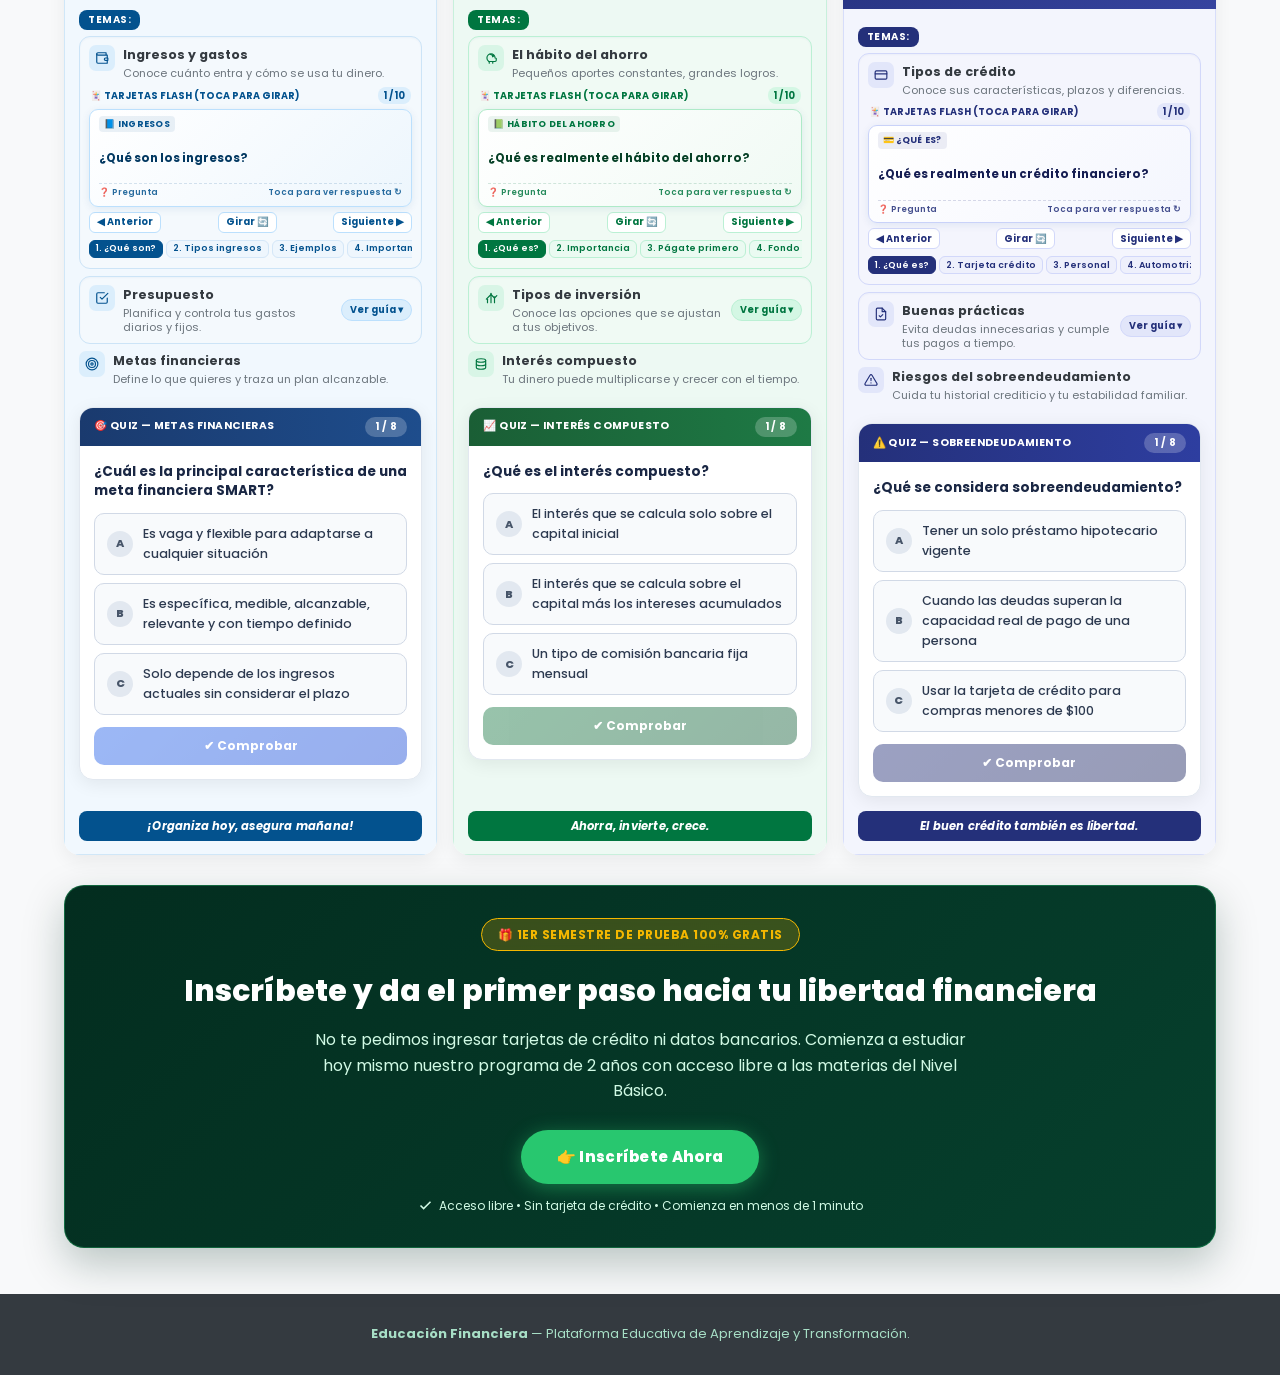
==== commit 335dfb06: "Mejoras de seguridad y funcionalidades nuevas Seguridad: - Implementar rate limiting para login/regi" ====
--- a/index.html
+++ b/index.html
@@ -1,4 +1,4 @@
-﻿<!DOCTYPE html>
+<!DOCTYPE html>
 <html lang="es">
 <head>
   <meta charset="UTF-8">
@@ -162,6 +162,23 @@
       background: var(--verde-claro-hover);
       transform: translateY(-1px);
       box-shadow: 0 6px 18px rgba(40, 199, 111, 0.5);
+    }
+
+    @media (max-width: 520px) {
+      .brand-logo span {
+        display: none;
+      }
+      .nav-actions {
+        gap: 8px;
+      }
+      .btn-login-outline {
+        padding: 8px 12px;
+        font-size: 12px;
+      }
+      .btn-demo-cta {
+        padding: 9px 12px;
+        font-size: 12px;
+      }
     }
 
     /* ============================================================
@@ -2967,9 +2984,6 @@
       </a>
 
       <div class="nav-actions">
-        <a href="reticula.html" class="btn-demo-cta">
-          <span>Probar Demo Gratis</span>
-        </a>
       </div>
     </div>
   </header>
@@ -3042,6 +3056,7 @@
           <div class="m-card-top">
             <div class="m-avatar m-av-green">
               <img src="img/avatar-carlos.jpg" alt="Carlos Ramírez"
+                   loading="lazy"
                    onerror="this.style.display='none'; this.parentNode.innerText='CR'">
             </div>
             <div class="m-card-info">
@@ -3072,6 +3087,7 @@
           <div class="m-card-top">
             <div class="m-avatar m-av-teal">
               <img src="img/avatar-mariana.jpg" alt="Mariana González"
+                   loading="lazy"
                    onerror="this.style.display='none'; this.parentNode.innerText='MG'">
             </div>
             <div class="m-card-info">
@@ -3102,6 +3118,7 @@
           <div class="m-card-top">
             <div class="m-avatar m-av-blue">
               <img src="img/avatar-roberto.jpg" alt="Roberto y Silvia"
+                   loading="lazy"
                    onerror="this.style.display='none'; this.parentNode.innerText='RS'">
             </div>
             <div class="m-card-info">
@@ -3132,6 +3149,7 @@
           <div class="m-card-top">
             <div class="m-avatar m-av-purple">
               <img src="img/avatar-jorge.jpg" alt="Jorge Martínez"
+                   loading="lazy"
                    onerror="this.style.display='none'; this.parentNode.innerText='JM'">
             </div>
             <div class="m-card-info">
@@ -3162,6 +3180,7 @@
           <div class="m-card-top">
             <div class="m-avatar m-av-red">
               <img src="img/avatar-ana.jpg" alt="Ana López"
+                   loading="lazy"
                    onerror="this.style.display='none'; this.parentNode.innerText='AL'">
             </div>
             <div class="m-card-info">
@@ -3780,27 +3799,6 @@
     </section>
   </main>
 
-  <!-- MODAL DE INICIO DE SESIÓN -->
-  <div class="modal-backdrop" id="loginModal" role="dialog" aria-modal="true">
-    <div class="modal-panel">
-      <button class="modal-close" onclick="closeLoginModal()">✕</button>
-      <h3>Iniciar Sesión</h3>
-      <p>Accede con tus datos para continuar tu avance.</p>
-
-      <form onsubmit="handleLoginSubmit(event)">
-        <div class="form-group">
-          <label>Correo Electrónico</label>
-          <input type="email" placeholder="tucorreo@ejemplo.com" required>
-        </div>
-        <div class="form-group">
-          <label>Contraseña</label>
-          <input type="password" placeholder="Tu contraseña" required>
-        </div>
-        <button type="submit" class="btn-submit-login">Entrar a mi Aula Virtual</button>
-      </form>
-    </div>
-  </div>
-
   <footer class="site-footer">
     <div class="container">
       <p><strong>Educación Financiera</strong> — Plataforma Educativa de Aprendizaje y Transformación.</p>
@@ -3808,21 +3806,6 @@
   </footer>
 
   <script>
-    function openLoginModal() {
-      document.getElementById('loginModal').classList.add('open');
-    }
-
-    function closeLoginModal() {
-      document.getElementById('loginModal').classList.remove('open');
-    }
-
-    function handleLoginSubmit(e) {
-      e.preventDefault();
-      closeLoginModal();
-      alert("✅ ¡Bienvenido! Redirigiendo a tu aula virtual...");
-      window.location.href = "reticula.html";
-    }
-
     /* ============================================================
        LÓGICA DE TARJETAS FLASH INTERACTIVAS (INGRESOS Y GASTOS)
        ============================================================ */
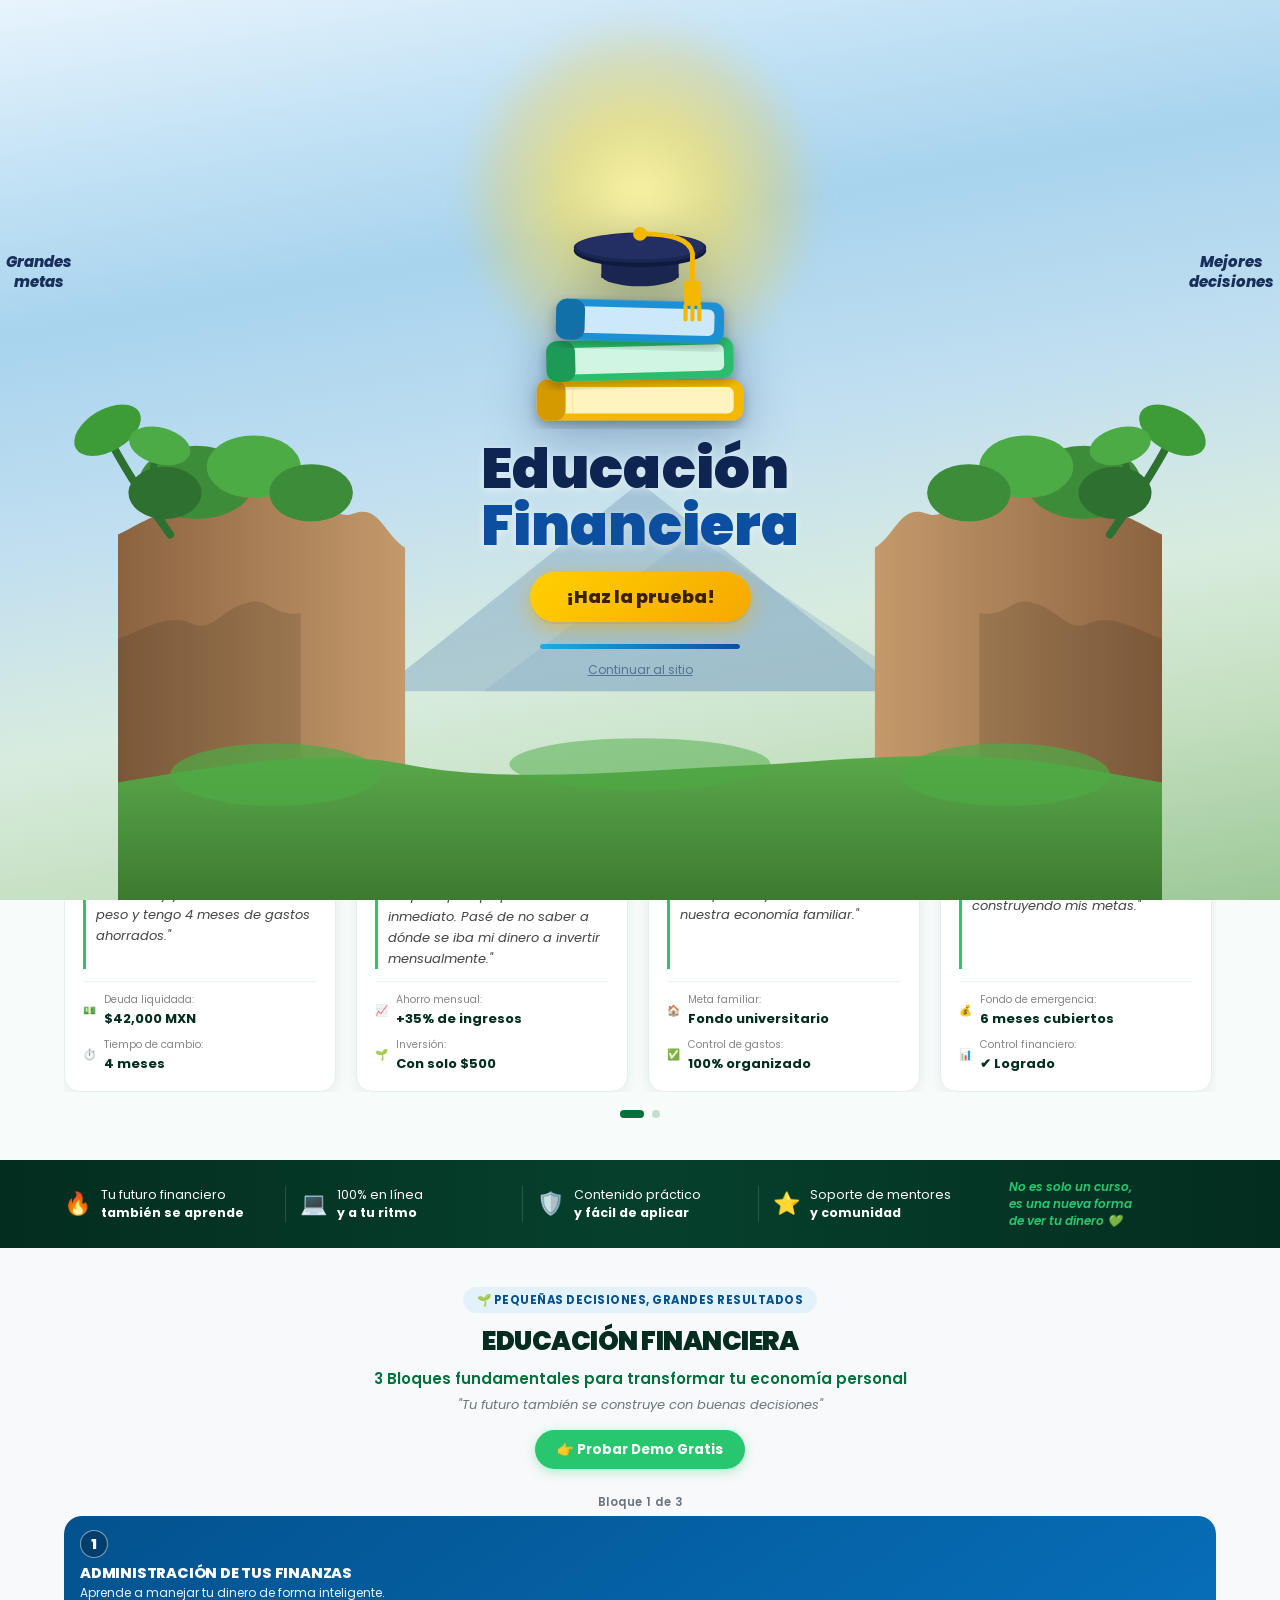
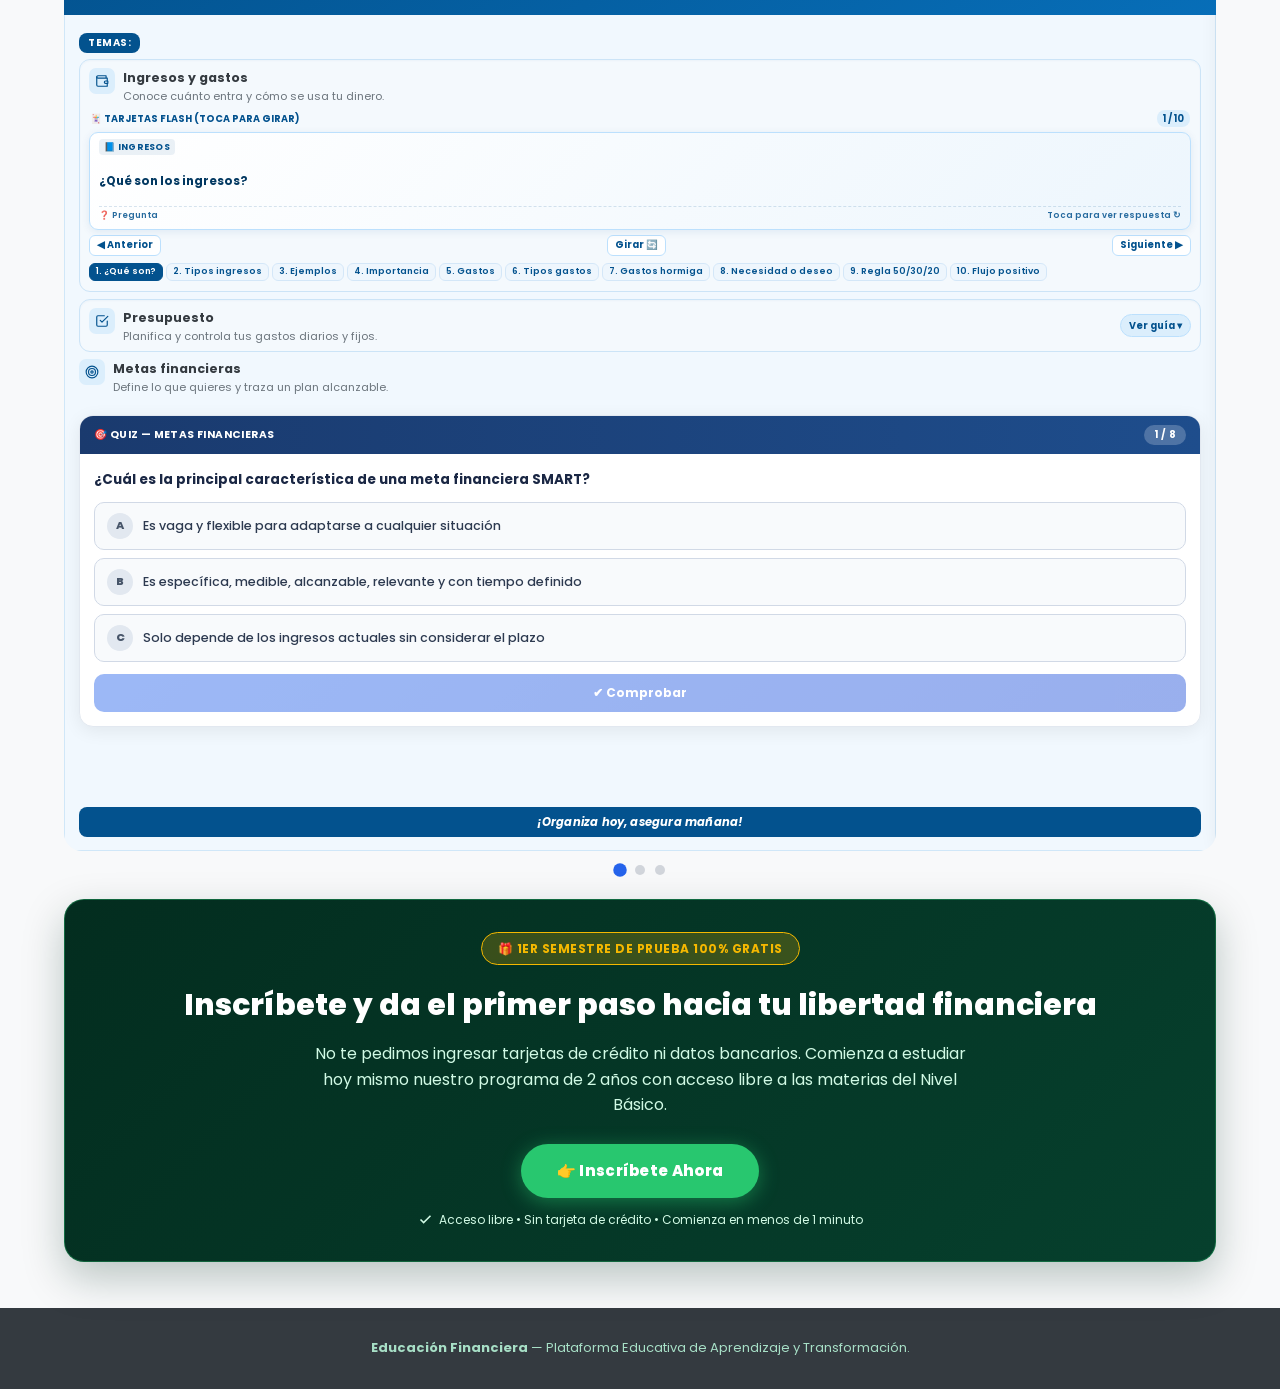
==== commit 42092c60: "Actualicé mi página" ====
--- a/index.html
+++ b/index.html
@@ -995,18 +995,254 @@
       font-style: italic;
     }
 
+    /* ── PILLARS SLIDER ── */
+    .pillars-slider-wrapper {
+      position: relative;
+      overflow: hidden;
+      margin-bottom: 10px;
+      border-radius: 18px;
+    }
+
     .pillars-grid {
-      display: grid;
-      grid-template-columns: repeat(3, 1fr);
-      gap: 16px;
-      margin-bottom: 30px;
+      display: flex;
+      flex-direction: row;
+      gap: 0;
+      margin-bottom: 0;
       align-items: stretch;
+      transition: transform 0.55s cubic-bezier(0.4, 0, 0.2, 1);
+      will-change: transform;
+    }
+
+    .pillar-card {
+      min-width: 100%;
+      width: 100%;
+      flex-shrink: 0;
+    }
+
+    .pillar-dots {
+      display: flex;
+      justify-content: center;
+      align-items: center;
+      gap: 10px;
+      margin: 14px 0 24px;
+    }
+    .pillar-dot {
+      width: 10px;
+      height: 10px;
+      border-radius: 50%;
+      background: #d1d5db;
+      cursor: pointer;
+      transition: background 0.3s, transform 0.3s;
+      border: none;
+      padding: 0;
+    }
+    .pillar-dot.active {
+      background: #2563eb;
+      transform: scale(1.35);
+    }
+    .pillar-dot:nth-child(2).active { background: #16a34a; }
+    .pillar-dot:nth-child(3).active { background: #4f46e5; }
+
+    .pillar-completed-banner {
+      display: none;
+      align-items: center;
+      justify-content: space-between;
+      gap: 12px;
+      margin: 12px 14px 0;
+      padding: 12px 16px;
+      border-radius: 12px;
+      font-size: 13px;
+      font-weight: 600;
+      animation: slideUpBanner 0.45s ease both;
+    }
+    @keyframes slideUpBanner {
+      from { opacity: 0; transform: translateY(10px); }
+      to   { opacity: 1; transform: translateY(0); }
+    }
+    .pillar-card.pillar-blue  .pillar-completed-banner { background: #dbeafe; color: #1e40af; }
+    .pillar-card.pillar-green .pillar-completed-banner { background: #dcfce7; color: #15803d; }
+    .pillar-completed-banner .completed-text { display: flex; align-items: center; gap: 8px; }
+    .btn-next-pillar {
+      white-space: nowrap;
+      padding: 7px 16px;
+      border-radius: 30px;
+      border: none;
+      font-size: 12px;
+      font-weight: 700;
+      cursor: pointer;
+      transition: transform 0.2s, box-shadow 0.2s;
+    }
+    .btn-next-pillar:hover { transform: translateY(-1px); box-shadow: 0 4px 12px rgba(0,0,0,0.15); }
+    .pillar-card.pillar-blue  .btn-next-pillar { background: #2563eb; color: #fff; }
+    .pillar-card.pillar-green .btn-next-pillar { background: #16a34a; color: #fff; }
+
+    .pillar-final-msg {
+      display: none;
+      flex-direction: column;
+      align-items: center;
+      text-align: center;
+      gap: 6px;
+      margin: 12px 14px 0;
+      padding: 14px 16px;
+      border-radius: 12px;
+      background: #e0e7ff;
+      color: #3730a3;
+      font-size: 13px;
+      font-weight: 600;
+      animation: slideUpBanner 0.45s ease both;
+    }
+    .pillar-final-msg .final-big { font-size: 22px; }
+
+    /* ============================================================
+       TARJETA DE DEMO GRATUITA FINALIZADA (REEMPLAZA LAS 3 TABLAS)
+       ============================================================ */
+    .demo-fin-card {
+      background: linear-gradient(135deg, #06402d 0%, #032d1f 100%);
+      border: 2px solid #28C76F;
+      border-radius: 24px;
+      padding: 38px 24px;
+      margin: 16px auto 26px;
+      max-width: 860px;
+      color: #ffffff;
+      text-align: center;
+      box-shadow: 0 16px 40px rgba(6, 64, 45, 0.35);
+      animation: popIn 0.35s ease-out;
+    }
+    .demo-fin-card-inner {
+      display: flex;
+      flex-direction: column;
+      align-items: center;
+      max-width: 700px;
+      margin: 0 auto;
+    }
+    .demo-fin-badge {
+      display: inline-block;
+      background: rgba(245, 184, 0, 0.2);
+      border: 1.5px solid #F5B800;
+      color: #F5B800;
+      padding: 6px 18px;
+      border-radius: 30px;
+      font-size: 12px;
+      font-weight: 800;
+      letter-spacing: 0.8px;
+      margin-bottom: 14px;
+    }
+    .demo-fin-title {
+      font-size: 24px;
+      font-weight: 800;
+      color: #ffffff;
+      margin: 8px 0 12px;
+      line-height: 1.3;
+    }
+    .demo-fin-pills {
+      display: flex;
+      flex-wrap: wrap;
+      gap: 8px;
+      justify-content: center;
+      margin-bottom: 16px;
+    }
+    .df-pill {
+      background: rgba(255, 255, 255, 0.12);
+      border: 1px solid rgba(255, 255, 255, 0.22);
+      color: #d1fae5;
+      font-size: 12px;
+      font-weight: 600;
+      padding: 5px 12px;
+      border-radius: 20px;
+    }
+    .demo-fin-desc {
+      font-size: 14px;
+      line-height: 1.6;
+      color: #d7f4e6;
+      margin-bottom: 22px;
+    }
+    .demo-fin-desc strong {
+      color: #F5B800;
+    }
+    .demo-fin-cta-box {
+      background: rgba(255, 255, 255, 0.08);
+      border: 1px solid rgba(255, 255, 255, 0.15);
+      border-radius: 18px;
+      padding: 20px 24px;
+      width: 100%;
+      max-width: 500px;
+      display: flex;
+      flex-direction: column;
+      align-items: center;
+      gap: 10px;
+    }
+    .btn-demo-fin-enroll {
+      background: #28C76F;
+      color: #ffffff;
+      font-size: 16px;
+      font-weight: 800;
+      padding: 13px 32px;
+      border-radius: 30px;
+      text-decoration: none;
+      box-shadow: 0 6px 20px rgba(40, 199, 111, 0.45);
+      transition: all 0.25s ease;
+      display: inline-flex;
+      align-items: center;
+      justify-content: center;
+      width: 100%;
+    }
+    .btn-demo-fin-enroll:hover {
+      background: #22ad60;
+      transform: translateY(-2px);
+      box-shadow: 0 8px 25px rgba(40, 199, 111, 0.6);
+      color: #ffffff;
+    }
+    .demo-fin-redirect-note {
+      font-size: 13px;
+      color: #F5B800;
+      font-weight: 600;
+    }
+    .btn-demo-fin-reset {
+      background: transparent;
+      border: none;
+      color: #a7dfc6;
+      font-size: 11.5px;
+      text-decoration: underline;
+      cursor: pointer;
+      opacity: 0.75;
+      transition: opacity 0.2s;
+    }
+    .btn-demo-fin-reset:hover {
+      opacity: 1;
+      color: #ffffff;
+    }
+    .btn-finish-demo-trigger {
+      background: linear-gradient(135deg, #F5B800 0%, #e09800 100%);
+      color: #06402d;
+      font-weight: 800;
+      font-size: 13px;
+      padding: 10px 22px;
+      border-radius: 30px;
+      border: none;
+      cursor: pointer;
+      box-shadow: 0 4px 14px rgba(245, 184, 0, 0.35);
+      transition: all 0.2s;
+      display: inline-flex;
+      align-items: center;
+      gap: 6px;
+    }
+    .btn-finish-demo-trigger:hover {
+      background: #dba400;
+      transform: translateY(-2px);
+      box-shadow: 0 6px 18px rgba(245, 184, 0, 0.5);
+    }
+
+    .pillar-progress-label {
+      text-align: center;
+      font-size: 11.5px;
+      font-weight: 600;
+      color: #6b7280;
+      letter-spacing: 0.5px;
+      margin-bottom: 4px;
     }
 
     @media (max-width: 960px) {
-      .pillars-grid {
-        grid-template-columns: 1fr;
-      }
+      .pillars-grid { flex-direction: row; }
     }
 
     .pillar-card {
@@ -1015,13 +1251,10 @@
       display: flex;
       flex-direction: column;
       box-shadow: 0 6px 18px rgba(0, 0, 0, 0.06);
-      transition: transform 0.25s ease, box-shadow 0.25s ease;
+      min-width: 100%;
+      width: 100%;
+      flex-shrink: 0;
       background: #ffffff;
-    }
-
-    .pillar-card:hover {
-      transform: translateY(-4px);
-      box-shadow: 0 12px 28px rgba(0, 0, 0, 0.11);
     }
 
     /* HEADER DE CADA TARJETA */
@@ -3257,6 +3490,8 @@
           </div>
         </div>
 
+        <p class="pillar-progress-label" id="pillarProgressLabel">Bloque 1 de 3</p>
+        <div class="pillars-slider-wrapper" id="pillarsSliderWrapper">
         <div class="pillars-grid" id="tabla-pilares" style="scroll-margin-top: 90px;">
 
           <!-- BLOQUE 1: ADMINISTRACIÓN DE TUS FINANZAS (AZUL) -->
@@ -3423,6 +3658,11 @@
                 </div>
               </div>
 
+              <!-- Banner completado tabla 1 -->
+              <div class="pillar-completed-banner" id="completedBanner0">
+                <span class="completed-text">✅ <span>¡Bloque completado! Pasa al siguiente.</span></span>
+                <button class="btn-next-pillar" onclick="goToPillar(1)">Siguiente ▶</button>
+              </div>
               <div class="pillar-bottom-banner">
                 ¡Organiza hoy, asegura mañana!
               </div>
@@ -3597,6 +3837,11 @@
                 </div>
               </div>
 
+              <!-- Banner completado tabla 2 -->
+              <div class="pillar-completed-banner" id="completedBanner1">
+                <span class="completed-text">✅ <span>¡Bloque completado! Pasa al siguiente.</span></span>
+                <button class="btn-next-pillar" onclick="goToPillar(2)">Siguiente ▶</button>
+              </div>
               <div class="pillar-bottom-banner">
                 Ahorra, invierte, crece.
               </div>
@@ -3767,12 +4012,58 @@
                 </div>
               </div>
 
+              <!-- Mensaje final tabla 3 -->
+              <div class="pillar-final-msg" id="pillarFinalMsg">
+                <span class="final-big">🎉</span>
+                <strong>¡Completaste las 3 secciones!</strong>
+                <span>Ya conoces los pilares de la educación financiera. ¡Inscríbete para continuar!</span>
+              </div>
+              <div style="margin: 12px 14px 6px; text-align: center;">
+                <button type="button" class="btn-finish-demo-trigger" onclick="finalizarDemoGratis()">
+                  🏁 Terminar Demo Gratis e Inscribirme →
+                </button>
+              </div>
               <div class="pillar-bottom-banner">
                 El buen crédito también es libertad.
               </div>
             </div>
           </div>
 
+        </div>
+        </div><!-- /pillars-slider-wrapper -->
+
+        <!-- TARJETA DEMO CONCLUIDA (SE MUESTRA AL TERMINAR LAS 3 TABLAS Y OCULTARLAS) -->
+        <div class="demo-fin-card" id="demoFinCard" style="display: none;">
+          <div class="demo-fin-card-inner">
+            <div class="demo-fin-badge">🏁 DEMO GRATUITA CONCLUIDA</div>
+            <div style="font-size: 46px; margin-bottom: 6px;">🎓</div>
+            <h3 class="demo-fin-title">¡Has completado la revisión de las 3 tablas de prueba!</h3>
+            <div class="demo-fin-pills">
+              <span class="df-pill">✅ 1. Administración de Finanzas</span>
+              <span class="df-pill">✅ 2. Ahorro e Inversión</span>
+              <span class="df-pill">✅ 3. Uso Responsable del Crédito</span>
+            </div>
+            <p class="demo-fin-desc">
+              Tu periodo de demostración gratuita ha terminado y <strong>las 3 tablas de prueba han sido retiradas</strong>. Ahora que conoces las bases, da el paso definitivo e <strong>inscríbete sin costo</strong> para desbloquear tu Semestre 1 completo de la carrera de 2 años sin ingresar tarjetas de crédito.
+            </p>
+            <div class="demo-fin-cta-box">
+              <a href="reticula.html" class="btn-demo-fin-enroll" id="btnDemoFinEnroll">
+                <span>👉 Ir a Inscribirme Ahora (100% Gratis)</span>
+              </a>
+              <div class="demo-fin-redirect-note" id="demoRedirectNotice">
+                ⏳ Redirigiendo a tu inscripción en <strong id="demoCountdownSecs">3</strong> segundos...
+              </div>
+            </div>
+            <div style="margin-top: 14px;">
+              <button type="button" class="btn-demo-fin-reset" onclick="reiniciarDemoTest()">↺ Volver a abrir tablas (modo prueba)</button>
+            </div>
+          </div>
+        </div>
+
+        <div class="pillar-dots" id="pillarDots">
+          <button class="pillar-dot active" onclick="goToPillar(0)" title="Administración de Finanzas"></button>
+          <button class="pillar-dot" onclick="goToPillar(1)" title="Ahorro e Inversión"></button>
+          <button class="pillar-dot" onclick="goToPillar(2)" title="Uso Responsable del Crédito"></button>
         </div>
 
         <!-- MÁS BAJITO: SECCIÓN PARA INSCRIBIRSE CON EL BOTÓN FINAL PARA INICIAR DEMO GRATIS -->
@@ -4696,6 +4987,44 @@
     })();
 
     // ══════════════════════════════════════════════════════════
+    // SLIDER DE PILARES (Probar Demo Gratis)
+    // ══════════════════════════════════════════════════════════
+    (function() {
+      var currentPillar = 0;
+      var totalPillars  = 3;
+      var grid  = document.getElementById('tabla-pilares');
+      var dots  = document.querySelectorAll('#pillarDots .pillar-dot');
+      var label = document.getElementById('pillarProgressLabel');
+      var labels = ['Bloque 1 de 3', 'Bloque 2 de 3', 'Bloque 3 de 3'];
+
+      function updateSlider(idx) {
+        currentPillar = idx;
+        grid.style.transform = 'translateX(-' + (idx * 100) + '%)';
+        dots.forEach(function(d, i) {
+          d.classList.toggle('active', i === idx);
+        });
+        if (label) label.textContent = labels[idx] || '';
+      }
+
+      // Exponer globalmente
+      window.goToPillar = function(idx) {
+        if (idx < 0 || idx >= totalPillars) return;
+        updateSlider(idx);
+        // Scroll suave al slider
+        var wrapper = document.getElementById('pillarsSliderWrapper');
+        if (wrapper) {
+          wrapper.scrollIntoView({ behavior: 'smooth', block: 'nearest' });
+        }
+      };
+
+      // Guardar referencia al índice para cada quiz
+      window._pillarQuizMap = {
+        'quizMetas':   0,   // quiz de tabla 1 -> completar -> ir a tabla 2
+        'quizInteres': 1,   // quiz de tabla 2 -> completar -> ir a tabla 3
+        'quizDeuda':   2    // quiz de tabla 3 -> completar -> mostrar mensaje final
+      };
+    })();
+    // ══════════════════════════════════════════════════════════
     // MOTOR DE QUIZ — función genérica reutilizable
     // ══════════════════════════════════════════════════════════
     function buildQuiz(cfg) {
@@ -4795,6 +5124,10 @@
             ? 'Buen esfuerzo. Repasa los conceptos y vuelve a intentarlo. 💪'
             : 'Sigue practicando, cada intento te acerca al dominio del tema. 📚';
         document.getElementById(cfg.id + 'Msg').textContent = msg;
+        // Disparar callback del slider al completar quiz
+        if (typeof cfg.onComplete === 'function') {
+          setTimeout(cfg.onComplete, 1800);
+        }
       }
 
       function hideFeedback() {
@@ -4814,6 +5147,11 @@
     // ══════════════════════════════════════════════════════════
     buildQuiz({
       id: 'quizMetas', suffix: 'Metas',
+      onComplete: function() {
+        var banner = document.getElementById('completedBanner0');
+        if (banner) { banner.style.display = 'flex'; }
+        setTimeout(function() { window.goToPillar(1); }, 2500);
+      },
       questions: [
         {
           q: '¿Cuál es la principal característica de una meta financiera SMART?',
@@ -4871,6 +5209,11 @@
     // ══════════════════════════════════════════════════════════
     buildQuiz({
       id: 'quizInteres', suffix: 'Interes',
+      onComplete: function() {
+        var banner = document.getElementById('completedBanner1');
+        if (banner) { banner.style.display = 'flex'; }
+        setTimeout(function() { window.goToPillar(2); }, 2500);
+      },
       questions: [
         {
           q: '¿Qué es el interés compuesto?',
@@ -4928,6 +5271,15 @@
     // ══════════════════════════════════════════════════════════
     buildQuiz({
       id: 'quizDeuda', suffix: 'Deuda',
+      onComplete: function() {
+        var finalMsg = document.getElementById('pillarFinalMsg');
+        if (finalMsg) { finalMsg.style.display = 'flex'; }
+        setTimeout(function() {
+          if (typeof window.finalizarDemoGratis === 'function') {
+            window.finalizarDemoGratis();
+          }
+        }, 1200);
+      },
       questions: [
         {
           q: '¿Qué se considera sobreendeudamiento?',
@@ -5066,6 +5418,112 @@
       }
     })();
   </script>
+
+  <!-- SCRIPT PARA GESTIÓN DE FINALIZACIÓN DE DEMO DE LAS 3 TABLAS -->
+  <script>
+    window.finalizarDemoGratis = function() {
+      try {
+        localStorage.setItem('demo_pilares_finalizada', 'true');
+      } catch(e) {}
+
+      var wrapper = document.getElementById('pillarsSliderWrapper');
+      var dots    = document.getElementById('pillarDots');
+      var label   = document.getElementById('pillarProgressLabel');
+      var card    = document.getElementById('demoFinCard');
+      var btnTop  = document.querySelector('.btn-demo-cta');
+
+      // Se quitan de inmediato de la página las 3 tablas de demostración
+      if (wrapper) {
+        wrapper.style.transition = 'opacity 0.4s ease, transform 0.4s ease';
+        wrapper.style.opacity = '0';
+        wrapper.style.transform = 'scale(0.98)';
+        setTimeout(function() { wrapper.style.display = 'none'; }, 420);
+      }
+      if (dots)  { dots.style.display  = 'none'; }
+      if (label) { label.style.display = 'none'; }
+
+      if (btnTop) {
+        btnTop.innerHTML = '<span>✅ Demo Concluida • Inscríbete</span>';
+        btnTop.href = 'reticula.html';
+      }
+
+      if (card) {
+        card.style.display = 'block';
+        card.style.opacity = '0';
+        card.style.transition = 'opacity 0.5s ease';
+        setTimeout(function() {
+          card.style.opacity = '1';
+          card.scrollIntoView({ behavior: 'smooth', block: 'center' });
+        }, 200);
+      }
+
+      // Cuenta regresiva visible de 3 segundos para redirigir automáticamente a la inscripción
+      var count = 3;
+      var counterEl = document.getElementById('demoCountdownSecs');
+      if (window._demoRedirectTimer) clearInterval(window._demoRedirectTimer);
+      window._demoRedirectTimer = setInterval(function() {
+        count--;
+        if (counterEl) { counterEl.textContent = count; }
+        if (count <= 0) {
+          clearInterval(window._demoRedirectTimer);
+          window.location.href = 'reticula.html';
+        }
+      }, 1000);
+    };
+
+    window.reiniciarDemoTest = function() {
+      try {
+        localStorage.removeItem('demo_pilares_finalizada');
+      } catch(e) {}
+      if (window._demoRedirectTimer) clearInterval(window._demoRedirectTimer);
+      var wrapper = document.getElementById('pillarsSliderWrapper');
+      var dots    = document.getElementById('pillarDots');
+      var label   = document.getElementById('pillarProgressLabel');
+      var card    = document.getElementById('demoFinCard');
+      var btnTop  = document.querySelector('.btn-demo-cta');
+      if (wrapper) {
+        wrapper.style.display = '';
+        wrapper.style.opacity = '1';
+        wrapper.style.transform = 'none';
+      }
+      if (dots)  { dots.style.display  = ''; }
+      if (label) { label.style.display = ''; }
+      if (card)  { card.style.display  = 'none'; }
+      if (btnTop) {
+        btnTop.innerHTML = '<span>👉 Probar Demo Gratis</span>';
+        btnTop.href = '#tabla-pilares';
+      }
+      if (window.goToPillar) { window.goToPillar(0); }
+    };
+
+    // Al cargar la página: si ya completó la demo previamente, mantener las 3 tablas quitadas
+    (function checkDemoPrevia() {
+      try {
+        if (localStorage.getItem('demo_pilares_finalizada') === 'true') {
+          var wrapper = document.getElementById('pillarsSliderWrapper');
+          var dots    = document.getElementById('pillarDots');
+          var label   = document.getElementById('pillarProgressLabel');
+          var card    = document.getElementById('demoFinCard');
+          var redirectNotice = document.getElementById('demoRedirectNotice');
+          var btnTop  = document.querySelector('.btn-demo-cta');
+
+          if (wrapper) wrapper.style.display = 'none';
+          if (dots)  dots.style.display  = 'none';
+          if (label) label.style.display = 'none';
+          if (btnTop) {
+            btnTop.innerHTML = '<span>✅ Demo Concluida • Inscríbete</span>';
+            btnTop.href = 'reticula.html';
+          }
+          if (card) {
+            card.style.display = 'block';
+            if (redirectNotice) {
+              redirectNotice.innerHTML = '<span>Tu demo gratuita ya ha finalizado. Haz clic en el botón verde para inscribirte.</span>';
+            }
+          }
+        }
+      } catch(e) {}
+    })();
+  </script>
 </body>
 </html>
 
